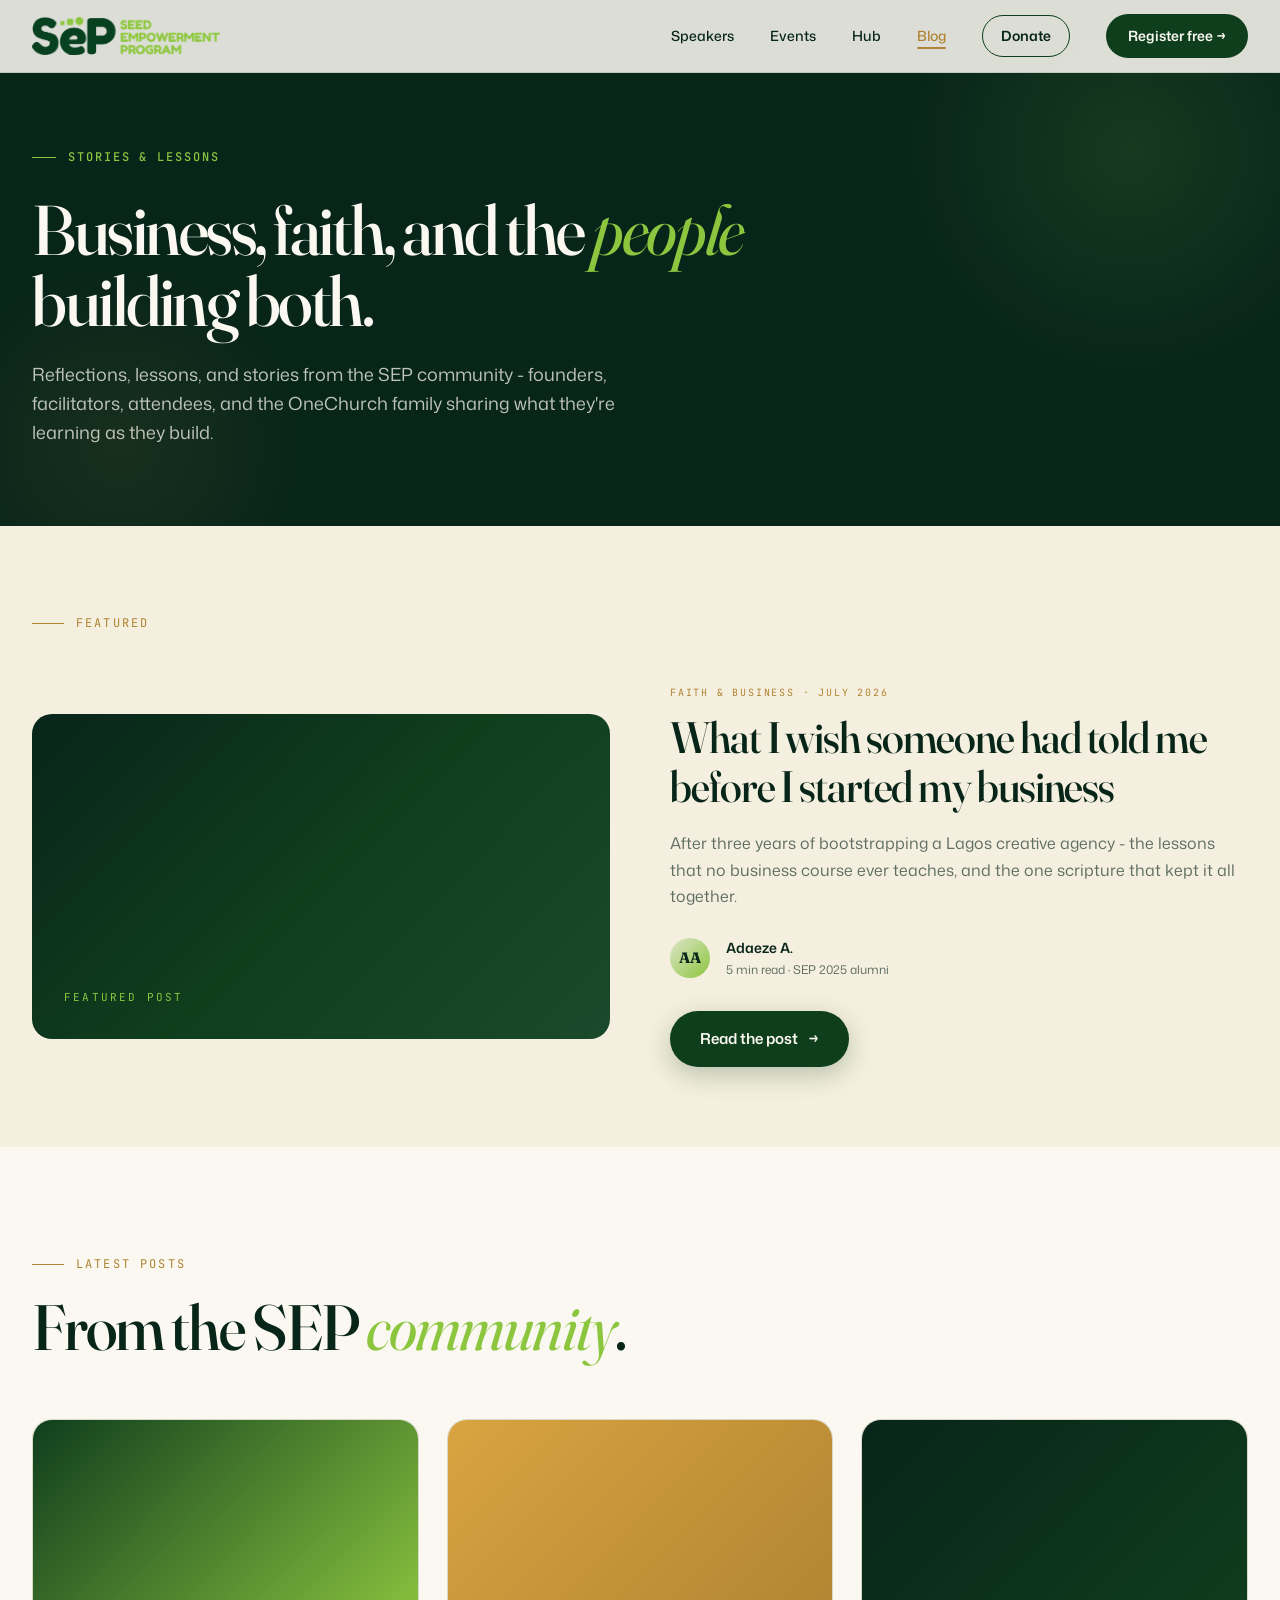
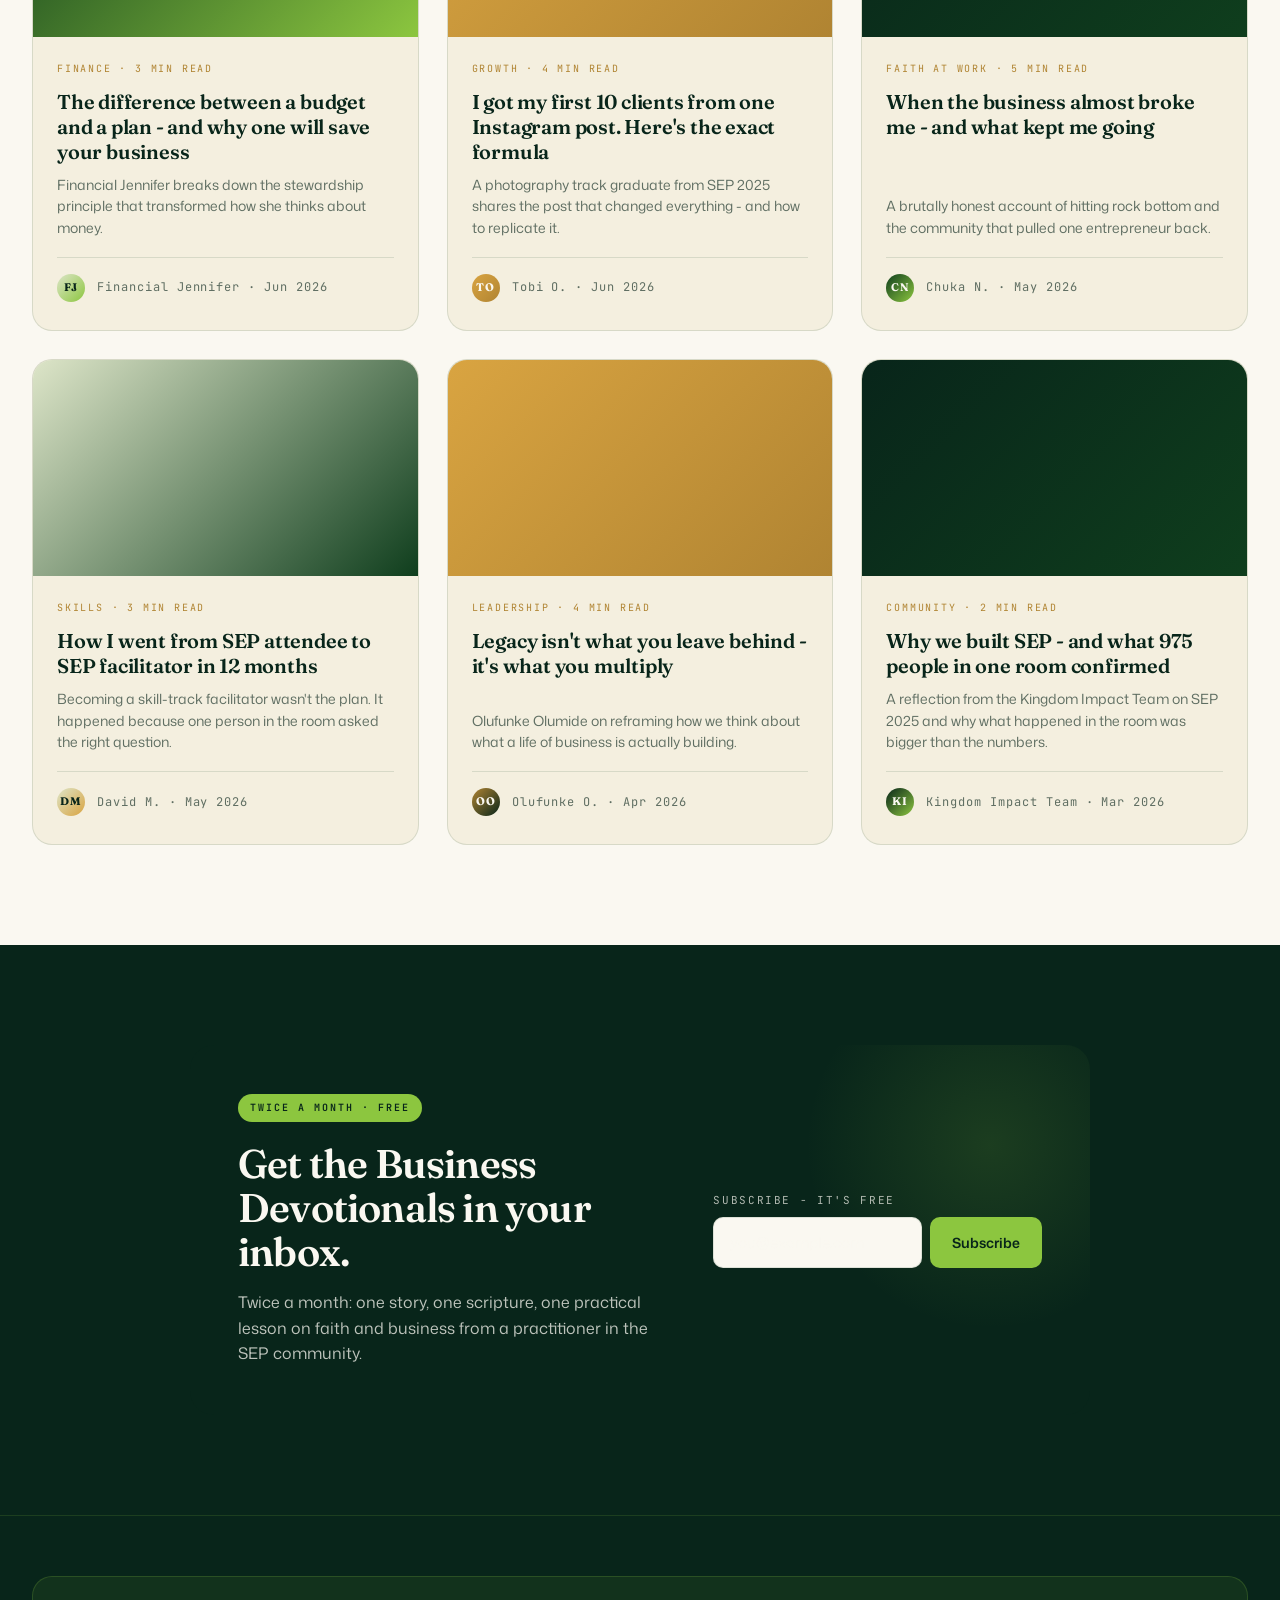
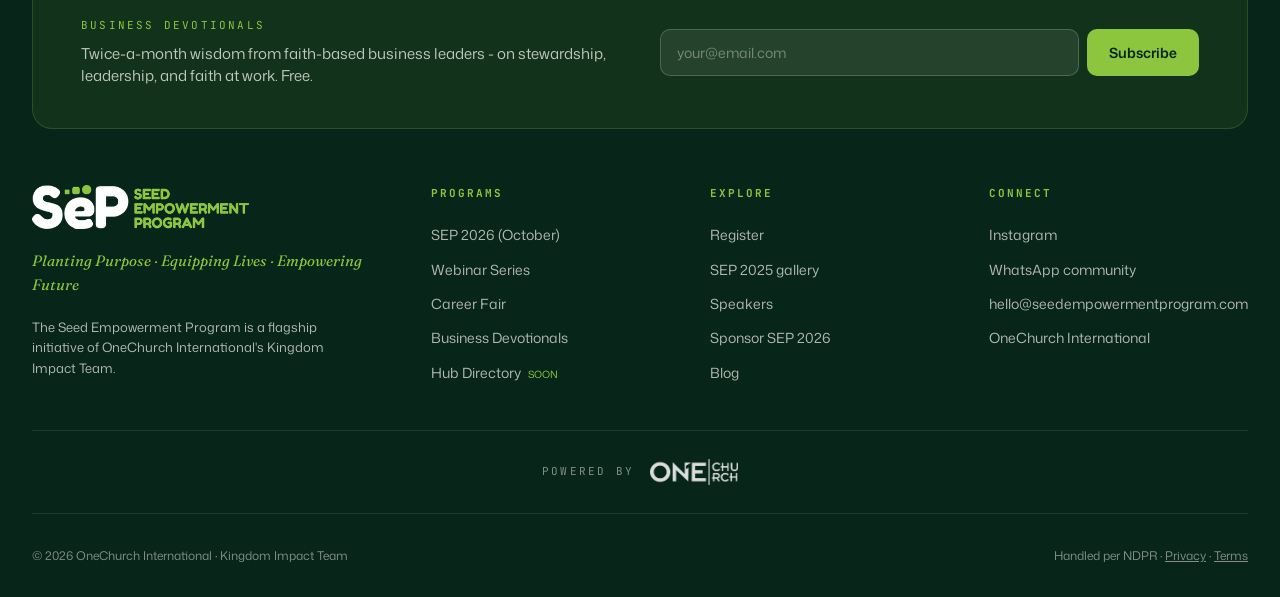
==== blog/index.html @ 96938fe4 "Content: update Business Devotionals frequency from monthly/weekly to twice a month Co-Authored-By: " ====
<!DOCTYPE html>
<html lang="en">
<head>
<meta charset="UTF-8">
<meta name="viewport" content="width=device-width, initial-scale=1.0">
<title>Blog - Stories, Lessons & Faith at Work | SEP 2026</title>
<meta name="description" content="Stories, lessons, and reflections on business, faith, and community from the SEP and OneChurch family. New posts every week.">
<meta name="author" content="OneChurch International · Kingdom Impact Team">
<meta name="robots" content="index, follow">
<meta name="theme-color" content="#0F3E1D">
<link rel="icon" type="image/svg+xml" href="data:image/svg+xml;utf8,<svg xmlns='http://www.w3.org/2000/svg' viewBox='0 0 100 100'><rect width='100' height='100' rx='22' fill='%230F3E1D'/><rect x='24' y='28' width='14' height='14' rx='3' fill='%238CC63F'/><rect x='43' y='26' width='18' height='18' rx='5' fill='%238CC63F'/><rect x='66' y='24' width='22' height='22' rx='11' fill='%238CC63F'/><path d='M66 50 L34 50 C20 50 20 66 50 66 C80 66 80 82 66 82 L34 82' stroke='%23FAF8F1' stroke-width='6' fill='none' stroke-linecap='round'/></svg>">
<link rel="preconnect" href="https://fonts.googleapis.com">
<link rel="preconnect" href="https://fonts.gstatic.com" crossorigin>
<link href="https://fonts.googleapis.com/css2?family=Fraunces:opsz,wght@9..144,400;9..144,500;9..144,600;9..144,700;9..144,900&family=Mona+Sans:wght@400;500;600;700&family=JetBrains+Mono:wght@400;500&display=swap" rel="stylesheet">
<link rel="stylesheet" href="../css/main.css">
</head>
<body>

<!-- ============ NAV ============ -->
<nav class="nav">
  <div class="container nav-inner">
    <a href="../index.html" class="brand">
      <img src="../assets/sep-logo.png" class="brand-logo" alt="SEP 2026">
    </a>
    <button class="nav-toggle" id="nav-toggle" aria-label="Open menu" aria-expanded="false">
      <svg class="icon-menu" width="22" height="22" viewBox="0 0 24 24" fill="none"><path d="M4 7h16M4 12h16M4 17h16" stroke="currentColor" stroke-width="2" stroke-linecap="round"/></svg>
      <svg class="icon-close" width="22" height="22" viewBox="0 0 24 24" fill="none"><path d="M6 6l12 12M18 6L6 18" stroke="currentColor" stroke-width="2" stroke-linecap="round"/></svg>
    </button>
    <div class="nav-links" id="nav-links">
      <a href="../speakers.html">Speakers</a>
      <a href="../events.html">Events</a>
      <a href="../hub.html">Hub</a>
      <a href="index.html" aria-current="page">Blog</a>
      <a href="../donate.html" class="nav-donate">Donate</a>
      <a href="../index.html#register" class="nav-cta">Register free →</a>
    </div>
  </div>
</nav>

<!-- ============ PAGE HERO ============ -->
<section class="page-hero">
  <div class="container">
    <div class="page-hero-inner">
      <div class="eyebrow">Stories &amp; lessons</div>
      <h1>Business, faith, and the <em>people</em> building both.</h1>
      <p class="lead">Reflections, lessons, and stories from the SEP community - founders, facilitators, attendees, and the OneChurch family sharing what they're learning as they build.</p>
    </div>
  </div>
</section>

<!-- ============ FEATURED POST ============ -->
<section style="padding: 80px 0; background: var(--paper-warm);">
  <div class="container">
    <div class="section-label">Featured</div>
    <div style="display: grid; grid-template-columns: 1fr 1fr; gap: 60px; align-items: center; margin-top: 32px;">
      <div style="aspect-ratio: 16/9; border-radius: 20px; background: linear-gradient(135deg, var(--forest-deep), var(--forest), #1a4a2b); overflow: hidden; position: relative;">
        <div style="position: absolute; inset: 0; display: flex; align-items: flex-end; padding: 32px;">
          <div style="font-family: var(--font-mono); font-size: 11px; letter-spacing: 0.2em; text-transform: uppercase; color: var(--lime);">Featured post</div>
        </div>
      </div>
      <div>
        <div class="blog-card-tag">Faith &amp; Business · July 2026</div>
        <h2 style="font-family: var(--font-display); font-size: clamp(28px,3.5vw,44px); font-weight: 500; color: var(--forest-deep); letter-spacing: -0.025em; line-height: 1.1; margin-bottom: 20px; font-variation-settings: 'opsz' 144;">What I wish someone had told me before I started my business</h2>
        <p style="font-size: 16px; color: var(--muted); line-height: 1.65; margin-bottom: 28px;">After three years of bootstrapping a Lagos creative agency - the lessons that no business course ever teaches, and the one scripture that kept it all together.</p>
        <div style="display: flex; align-items: center; gap: 16px; margin-bottom: 32px;">
          <div style="width: 40px; height: 40px; border-radius: 50%; background: linear-gradient(135deg, var(--sage), var(--lime)); display: flex; align-items: center; justify-content: center; font-family: var(--font-display); font-weight: 700; font-size: 15px; color: var(--forest-deep);">AA</div>
          <div>
            <div style="font-size: 14px; font-weight: 600; color: var(--forest-deep);">Adaeze A.</div>
            <div style="font-size: 12px; color: var(--muted);">5 min read · SEP 2025 alumni</div>
          </div>
        </div>
        <a href="#" class="btn btn-primary">Read the post <span class="arrow">→</span></a>
      </div>
    </div>
  </div>
</section>

<!-- ============ BLOG GRID ============ -->
<section style="padding: 100px 0; background: var(--paper);">
  <div class="container">
    <div class="section-label">Latest posts</div>
    <h2 class="section-title">From the SEP <em>community</em>.</h2>

    <div class="blog-grid">
      <article class="blog-card">
        <div class="blog-card-thumb"></div>
        <div class="blog-card-body">
          <div class="blog-card-tag">Finance · 3 min read</div>
          <div class="blog-card-title">The difference between a budget and a plan - and why one will save your business</div>
          <div class="blog-card-excerpt">Financial Jennifer breaks down the stewardship principle that transformed how she thinks about money.</div>
          <div class="blog-card-meta">
            <div class="blog-card-avatar">FJ</div>
            Financial Jennifer · Jun 2026
          </div>
        </div>
      </article>

      <article class="blog-card">
        <div class="blog-card-thumb amber"></div>
        <div class="blog-card-body">
          <div class="blog-card-tag">Growth · 4 min read</div>
          <div class="blog-card-title">I got my first 10 clients from one Instagram post. Here's the exact formula</div>
          <div class="blog-card-excerpt">A photography track graduate from SEP 2025 shares the post that changed everything - and how to replicate it.</div>
          <div class="blog-card-meta">
            <div class="blog-card-avatar" style="background: linear-gradient(135deg, var(--amber), var(--amber-deep)); color: var(--paper);">TO</div>
            Tobi O. · Jun 2026
          </div>
        </div>
      </article>

      <article class="blog-card">
        <div class="blog-card-thumb deep"></div>
        <div class="blog-card-body">
          <div class="blog-card-tag">Faith at Work · 5 min read</div>
          <div class="blog-card-title">When the business almost broke me - and what kept me going</div>
          <div class="blog-card-excerpt">A brutally honest account of hitting rock bottom and the community that pulled one entrepreneur back.</div>
          <div class="blog-card-meta">
            <div class="blog-card-avatar" style="background: linear-gradient(135deg, var(--forest), var(--lime)); color: var(--paper);">CN</div>
            Chuka N. · May 2026
          </div>
        </div>
      </article>

      <article class="blog-card">
        <div class="blog-card-thumb" style="background: linear-gradient(135deg, var(--sage), var(--forest));"></div>
        <div class="blog-card-body">
          <div class="blog-card-tag">Skills · 3 min read</div>
          <div class="blog-card-title">How I went from SEP attendee to SEP facilitator in 12 months</div>
          <div class="blog-card-excerpt">Becoming a skill-track facilitator wasn't the plan. It happened because one person in the room asked the right question.</div>
          <div class="blog-card-meta">
            <div class="blog-card-avatar" style="background: linear-gradient(135deg, var(--sage), var(--amber));">DM</div>
            David M. · May 2026
          </div>
        </div>
      </article>

      <article class="blog-card">
        <div class="blog-card-thumb amber"></div>
        <div class="blog-card-body">
          <div class="blog-card-tag">Leadership · 4 min read</div>
          <div class="blog-card-title">Legacy isn't what you leave behind - it's what you multiply</div>
          <div class="blog-card-excerpt">Olufunke Olumide on reframing how we think about what a life of business is actually building.</div>
          <div class="blog-card-meta">
            <div class="blog-card-avatar" style="background: linear-gradient(135deg, var(--amber-deep), var(--forest-deep)); color: var(--paper);">OO</div>
            Olufunke O. · Apr 2026
          </div>
        </div>
      </article>

      <article class="blog-card">
        <div class="blog-card-thumb deep"></div>
        <div class="blog-card-body">
          <div class="blog-card-tag">Community · 2 min read</div>
          <div class="blog-card-title">Why we built SEP - and what 975 people in one room confirmed</div>
          <div class="blog-card-excerpt">A reflection from the Kingdom Impact Team on SEP 2025 and why what happened in the room was bigger than the numbers.</div>
          <div class="blog-card-meta">
            <div class="blog-card-avatar" style="background: linear-gradient(135deg, var(--forest-deep), var(--lime)); color: var(--paper);">KI</div>
            Kingdom Impact Team · Mar 2026
          </div>
        </div>
      </article>
    </div>
  </div>
</section>

<!-- ============ NEWSLETTER CTA ============ -->
<section style="padding: 100px 0; background: var(--forest-deep);">
  <div class="container">
    <div class="hub-feature" style="max-width: 900px; margin: 0 auto;">
      <div class="hub-feature-content">
        <span class="hub-badge">Twice a Month · Free</span>
        <h3>Get the Business Devotionals in your inbox.</h3>
        <p>Twice a month: one story, one scripture, one practical lesson on faith and business from a practitioner in the SEP community.</p>
      </div>
      <form class="hub-feature-form" id="hub-form">
        <label class="form-label" style="color: rgba(250, 248, 241, 0.7);">Subscribe - it's free</label>
        <div class="hub-input-row">
          <input type="email" class="form-input hub-input" required placeholder="you@example.com">
          <button type="submit" class="hub-submit">Subscribe</button>
        </div>
        <div id="hub-success" class="hub-success">✓ You're subscribed. Next issue drops on the first Friday.</div>
      </form>
    </div>
  </div>
</section>

<!-- ============ FOOTER ============ -->
<footer class="footer">
  <div class="container">
    <div class="footer-newsletter">
      <div class="footer-newsletter-text">
        <div class="footer-newsletter-label">Business Devotionals</div>
        <div class="footer-newsletter-sub">Twice-a-month wisdom from faith-based business leaders - on stewardship, leadership, and faith at work. Free.</div>
      </div>
      <form class="footer-newsletter-form" id="devos-form">
        <input type="email" class="footer-newsletter-input" placeholder="your@email.com" required>
        <button type="submit" class="footer-newsletter-btn">Subscribe</button>
      </form>
    </div>
    <div class="footer-grid">
      <div>
        <img src="../assets/sep-logo-footer.png" alt="SEP" class="footer-logo">
        <div class="footer-tag">Planting Purpose · Equipping Lives · Empowering Future</div>
        <div class="footer-desc">The Seed Empowerment Program is a flagship initiative of OneChurch International's Kingdom Impact Team.</div>
      </div>
      <div class="footer-col">
        <h5>Programs</h5>
        <ul>
          <li><a href="../index.html#register">SEP 2026 (October)</a></li>
          <li><a href="../events.html">Webinar Series</a></li>
          <li><a href="../events.html">Career Fair</a></li>
          <li><a href="../events.html">Business Devotionals</a></li>
          <li><a href="../hub.html">Hub Directory <span style="color: var(--lime); font-size: 10px; margin-left: 4px;">SOON</span></a></li>
        </ul>
      </div>
      <div class="footer-col">
        <h5>Explore</h5>
        <ul>
          <li><a href="../index.html#register">Register</a></li>
          <li><a href="../index.html#gallery">SEP 2025 gallery</a></li>
          <li><a href="../speakers.html">Speakers</a></li>
          <li><a href="../donate.html">Sponsor SEP 2026</a></li>
          <li><a href="index.html">Blog</a></li>
        </ul>
      </div>
      <div class="footer-col">
        <h5>Connect</h5>
        <ul>
          <li><a href="https://www.instagram.com/sep_hub/" target="_blank" rel="noopener noreferrer">Instagram</a></li>
          <li><a href="https://chat.whatsapp.com/DVvRWMQHClVAJWjG0R13qC" target="_blank" rel="noopener noreferrer">WhatsApp community</a></li>
          <li><a href="mailto:hello@seedempowermentprogram.com">hello@seedempowermentprogram.com</a></li>
          <li><a href="https://www.onechurchng.org/" target="_blank" rel="noopener noreferrer">OneChurch International</a></li>
        </ul>
      </div>
    </div>
    <div class="powered-by">
      <span class="powered-by-label">Powered by</span>
      <a href="https://www.onechurchng.org/" target="_blank" rel="noopener noreferrer" class="powered-by-link" aria-label="OneChurch International">
        <img src="../assets/onechurch-logo.png" alt="OneChurch International" class="powered-by-logo">
      </a>
    </div>
    <div class="footer-bottom">
      <div>© 2026 OneChurch International · Kingdom Impact Team</div>
      <div>Handled per NDPR · <a href="#" style="color: inherit; text-decoration: underline;">Privacy</a> · <a href="#" style="color: inherit; text-decoration: underline;">Terms</a></div>
    </div>
  </div>
</footer>

<script src="../js/devotionals.js"></script>
<script src="../js/main.js"></script>
</body>
</html>
---- css/main.css ----
* { margin: 0; padding: 0; box-sizing: border-box; }
html { scroll-behavior: smooth; }

:root {
  --forest: #0F3E1D;
  --forest-deep: #08251A;
  --lime: #8CC63F;
  --lime-glow: #A8DB63;
  --paper: #FAF8F1;
  --paper-warm: #F4EFDF;
  --sage: #DDE5C8;
  --amber: #D9A441;
  --amber-deep: #B08432;
  --ink: #0A1410;
  --muted: #5F6E62;
  --line: rgba(15, 62, 29, 0.12);
  --font-display: 'Fraunces', Georgia, serif;
  --font-body: 'Mona Sans', -apple-system, BlinkMacSystemFont, sans-serif;
  --font-mono: 'JetBrains Mono', ui-monospace, monospace;
}

body {
  font-family: var(--font-body);
  color: var(--ink);
  background: var(--paper);
  line-height: 1.6;
  -webkit-font-smoothing: antialiased;
  overflow-x: hidden;
}

.container {
  max-width: 1280px;
  margin: 0 auto;
  padding: 0 32px;
}

@media (max-width: 640px) {
  .container { padding: 0 20px; }
}

a { color: inherit; text-decoration: none; }
img { max-width: 100%; display: block; }

/* ============ NAV ============ */
.nav {
  position: fixed;
  top: 0; left: 0; right: 0;
  background: rgba(250, 248, 241, 0.88);
  backdrop-filter: blur(24px);
  -webkit-backdrop-filter: blur(24px);
  z-index: 100;
  border-bottom: 1px solid var(--line);
  padding: 14px 0;
}
.nav-inner {
  display: flex;
  align-items: center;
  justify-content: space-between;
  gap: 40px;
}
.brand {
  display: flex;
  align-items: center;
}
.brand-logo {
  height: 38px;
  width: auto;
  display: block;
}
@media (max-width: 500px) {
  .brand-logo { height: 32px; }
}
.nav-links {
  display: flex;
  gap: 36px;
  align-items: center;
  font-size: 14px;
  font-weight: 500;
}
.nav-links a:not(.nav-cta) {
  color: var(--forest-deep);
  transition: color 0.2s;
  position: relative;
}
.nav-links a:not(.nav-cta):hover { color: var(--amber-deep); }
.nav-cta {
  background: var(--forest);
  color: var(--paper) !important;
  padding: 11px 22px;
  border-radius: 100px;
  font-weight: 600;
  transition: all 0.2s ease;
  display: inline-flex;
  align-items: center;
  gap: 8px;
}
.nav-cta:hover {
  background: var(--lime);
  color: var(--forest-deep) !important;
  transform: translateY(-1px);
}

.nav-toggle {
  display: none;
  background: transparent;
  border: none;
  padding: 8px;
  cursor: pointer;
  color: var(--forest-deep);
  align-items: center;
  justify-content: center;
  border-radius: 8px;
  transition: background 0.2s;
}
.nav-toggle:hover { background: rgba(15, 62, 29, 0.08); }
.nav-toggle .icon-close { display: none; }
.nav-toggle.open .icon-menu { display: none; }
.nav-toggle.open .icon-close { display: inline; }

@media (max-width: 860px) {
  .nav-inner { position: relative; }
  .nav-toggle { display: inline-flex; order: 3; margin-left: 8px; }
  .nav-links {
    position: absolute;
    top: calc(100% + 14px);
    left: 0;
    right: 0;
    background: var(--paper);
    border-top: 1px solid var(--line);
    border-bottom: 1px solid var(--line);
    flex-direction: column;
    gap: 0;
    padding: 0;
    max-height: 0;
    overflow: hidden;
    transition: max-height 0.3s ease;
    box-shadow: 0 24px 40px -20px rgba(15, 62, 29, 0.15);
  }
  .nav-links.open {
    max-height: 420px;
  }
  .nav-links a:not(.nav-cta) {
    display: block;
    padding: 16px 32px;
    border-bottom: 1px solid var(--line);
    font-size: 16px;
  }
  .nav-links a.nav-cta {
    margin: 16px 32px 20px;
    text-align: center;
    justify-content: center;
    padding: 14px 24px;
  }
}
@media (max-width: 500px) {
  .nav-links a:not(.nav-cta) { padding: 14px 24px; }
  .nav-links a.nav-cta { margin: 12px 24px 16px; }
}

/* ============ HERO ============ */
.hero {
  position: relative;
  padding: 160px 0 100px;
  overflow: hidden;
  background: var(--paper);
}
.hero-bg-frond {
  position: absolute;
  right: -180px;
  top: 40px;
  width: 720px;
  opacity: 0.09;
  transform: rotate(-12deg);
  pointer-events: none;
  z-index: 0;
}
.hero-bg-frond svg { width: 100%; height: auto; }

.hero-inner {
  position: relative;
  z-index: 2;
  display: grid;
  grid-template-columns: 1.15fr 1fr;
  gap: 60px;
  align-items: center;
}
@media (max-width: 960px) {
  .hero-inner { grid-template-columns: 1fr; gap: 40px; }
  .hero { padding: 130px 0 60px; }
}

.eyebrow {
  font-family: var(--font-mono);
  font-size: 12px;
  font-weight: 500;
  letter-spacing: 0.16em;
  text-transform: uppercase;
  color: var(--amber-deep);
  margin-bottom: 28px;
  display: inline-flex;
  align-items: center;
  gap: 12px;
}
.eyebrow::before {
  content: "";
  width: 24px;
  height: 1px;
  background: var(--amber-deep);
}

.hero h1 {
  font-family: var(--font-display);
  font-weight: 500;
  font-size: clamp(42px, 6.4vw, 84px);
  line-height: 0.96;
  letter-spacing: -0.035em;
  color: var(--forest-deep);
  margin-bottom: 28px;
  font-variation-settings: "opsz" 144;
}
.hero h1 .accent {
  font-style: italic;
  font-weight: 400;
  color: var(--lime);
  display: inline-block;
  position: relative;
}
.hero h1 .accent::after {
  content: "";
  position: absolute;
  bottom: 0.08em;
  left: 0;
  right: 0;
  height: 12px;
  background: var(--amber);
  opacity: 0.35;
  z-index: -1;
  border-radius: 2px;
}

.hero p.lead {
  font-size: 19px;
  line-height: 1.55;
  color: var(--muted);
  max-width: 540px;
  margin-bottom: 40px;
}

.hero-ctas {
  display: flex;
  gap: 14px;
  flex-wrap: wrap;
  align-items: center;
}
.btn {
  display: inline-flex;
  align-items: center;
  gap: 10px;
  padding: 16px 30px;
  border-radius: 100px;
  font-weight: 600;
  font-size: 15px;
  cursor: pointer;
  border: none;
  transition: all 0.25s ease;
  font-family: inherit;
}
.btn-primary {
  background: var(--forest);
  color: var(--paper);
  box-shadow: 0 8px 24px rgba(15, 62, 29, 0.25);
}
.btn-primary:hover {
  background: var(--forest-deep);
  transform: translateY(-2px);
  box-shadow: 0 12px 32px rgba(15, 62, 29, 0.32);
}
.btn-primary .arrow { transition: transform 0.2s; }
.btn-primary:hover .arrow { transform: translateX(4px); }
.btn-ghost {
  background: transparent;
  color: var(--forest-deep);
  border: 1.5px solid var(--forest);
  padding-left: 28px;
  padding-right: 28px;
}
.btn-ghost:hover {
  background: var(--forest);
  color: var(--paper);
}

.hero-trust {
  margin-top: 44px;
  display: flex;
  align-items: center;
  gap: 16px;
  font-size: 13px;
  color: var(--muted);
}
.hero-trust-dots {
  display: flex;
}
.trust-dot {
  width: 32px;
  height: 32px;
  border-radius: 50%;
  border: 2px solid var(--paper);
  background: linear-gradient(135deg, var(--sage), var(--lime));
  margin-left: -8px;
  font-size: 11px;
  color: var(--forest-deep);
  display: flex;
  align-items: center;
  justify-content: center;
  font-weight: 700;
}
.trust-dot:first-child { margin-left: 0; }
.trust-dot:nth-child(2) { background: linear-gradient(135deg, var(--amber), var(--amber-deep)); color: white; }
.trust-dot:nth-child(3) { background: linear-gradient(135deg, #7B9E5D, var(--forest)); color: white; }
.trust-dot:nth-child(4) { background: linear-gradient(135deg, var(--paper-warm), var(--amber)); }

/* Date card — signature element */
.date-card {
  background: var(--forest-deep);
  color: var(--paper);
  padding: 40px;
  border-radius: 24px;
  position: relative;
  overflow: hidden;
  box-shadow: 0 30px 80px -20px rgba(15, 62, 29, 0.4);
  border: 1px solid rgba(140, 198, 63, 0.15);
}
.date-card::before {
  content: "";
  position: absolute;
  top: -50%;
  right: -30%;
  width: 500px;
  height: 500px;
  background: radial-gradient(circle, rgba(140, 198, 63, 0.15), transparent 60%);
  pointer-events: none;
}
.date-card-label {
  font-family: var(--font-mono);
  font-size: 11px;
  letter-spacing: 0.2em;
  text-transform: uppercase;
  color: var(--lime);
  margin-bottom: 24px;
  display: flex;
  align-items: center;
  gap: 10px;
}
.date-card-label::before {
  content: "";
  width: 8px;
  height: 8px;
  background: var(--lime);
  border-radius: 50%;
  animation: pulse 2s infinite;
}
@keyframes pulse {
  0%, 100% { opacity: 1; box-shadow: 0 0 0 0 rgba(140, 198, 63, 0.6); }
  50% { opacity: 0.8; box-shadow: 0 0 0 8px rgba(140, 198, 63, 0); }
}
.date-numerals {
  font-family: var(--font-display);
  font-weight: 900;
  font-size: clamp(72px, 10vw, 128px);
  line-height: 0.85;
  letter-spacing: -0.05em;
  color: var(--paper);
  margin-bottom: 8px;
  font-variation-settings: "opsz" 144;
  display: flex;
  align-items: baseline;
  gap: 0.06em;
}
.date-numerals .dot {
  color: var(--lime);
  font-size: 0.6em;
  line-height: 0.85;
}
.date-month {
  font-family: var(--font-display);
  font-size: 24px;
  font-weight: 400;
  font-style: italic;
  color: var(--lime);
  margin-bottom: 32px;
  letter-spacing: 0.02em;
}
.date-meta {
  padding-top: 28px;
  border-top: 1px solid rgba(250, 248, 241, 0.15);
  display: grid;
  grid-template-columns: 1fr 1fr;
  gap: 20px;
  font-size: 14px;
}
.date-meta-item .label {
  font-family: var(--font-mono);
  font-size: 10px;
  letter-spacing: 0.15em;
  text-transform: uppercase;
  color: rgba(250, 248, 241, 0.5);
  margin-bottom: 6px;
  display: block;
}
.date-meta-item .value {
  color: var(--paper);
  font-weight: 500;
}

/* ============ MARQUEE ============ */
.marquee {
  padding: 32px 0;
  background: var(--forest-deep);
  color: var(--paper);
  overflow: hidden;
  border-top: 1px solid var(--line);
  border-bottom: 1px solid var(--line);
}
.marquee-track {
  display: flex;
  gap: 60px;
  white-space: nowrap;
  animation: marquee 40s linear infinite;
  font-family: var(--font-display);
  font-weight: 500;
  font-style: italic;
  font-size: 22px;
  letter-spacing: -0.01em;
}
.marquee-track span {
  display: flex;
  align-items: center;
  gap: 60px;
}
.marquee-track span::after {
  content: "✦";
  color: var(--lime);
  font-style: normal;
}
@keyframes marquee {
  from { transform: translateX(0); }
  to { transform: translateX(-50%); }
}

/* ============ GROWTH — the "975 became a movement" story ============ */
.growth {
  padding: 120px 0;
  background: var(--paper-warm);
  position: relative;
  overflow: hidden;
}
.growth-inner {
  position: relative;
  z-index: 2;
}
.section-label {
  font-family: var(--font-mono);
  font-size: 12px;
  letter-spacing: 0.18em;
  text-transform: uppercase;
  color: var(--amber-deep);
  margin-bottom: 20px;
  display: inline-flex;
  align-items: center;
  gap: 12px;
}
.section-label::before {
  content: "";
  width: 32px;
  height: 1px;
  background: var(--amber-deep);
}

.section-title {
  font-family: var(--font-display);
  font-weight: 500;
  font-size: clamp(36px, 5vw, 64px);
  line-height: 1.02;
  letter-spacing: -0.03em;
  color: var(--forest-deep);
  max-width: 780px;
  margin-bottom: 24px;
  font-variation-settings: "opsz" 144;
}
.section-title em {
  font-style: italic;
  font-weight: 400;
  color: var(--lime);
}
.section-sub {
  font-size: 18px;
  color: var(--muted);
  max-width: 620px;
  line-height: 1.6;
  margin-bottom: 60px;
}

.growth-numbers {
  display: grid;
  grid-template-columns: 1fr auto 1fr;
  gap: 40px;
  align-items: center;
  margin-top: 40px;
}
@media (max-width: 800px) {
  .growth-numbers { grid-template-columns: 1fr; gap: 20px; }
  .growth-arrow { display: none; }
}
.growth-year {
  padding: 40px;
  border-radius: 20px;
  background: var(--paper);
  border: 1px solid var(--line);
  position: relative;
}
.growth-year.future {
  background: var(--forest-deep);
  color: var(--paper);
  transform: scale(1.05);
  box-shadow: 0 30px 60px -20px rgba(15, 62, 29, 0.4);
}
.growth-year-label {
  font-family: var(--font-mono);
  font-size: 11px;
  letter-spacing: 0.2em;
  text-transform: uppercase;
  color: var(--muted);
  margin-bottom: 16px;
}
.growth-year.future .growth-year-label { color: var(--lime); }
.growth-number {
  font-family: var(--font-display);
  font-weight: 700;
  font-size: 96px;
  line-height: 0.9;
  letter-spacing: -0.04em;
  color: var(--forest-deep);
  margin-bottom: 8px;
  font-variation-settings: "opsz" 144;
}
.growth-year.future .growth-number { color: var(--paper); }
.growth-year.future .growth-number sup { color: var(--lime); font-size: 0.5em; vertical-align: super; }
.growth-caption {
  font-size: 15px;
  color: var(--muted);
  line-height: 1.5;
}
.growth-year.future .growth-caption { color: rgba(250, 248, 241, 0.75); }
.growth-arrow {
  color: var(--amber);
  font-size: 48px;
  text-align: center;
  font-family: var(--font-display);
  font-weight: 300;
}

.growth-stats {
  display: grid;
  grid-template-columns: repeat(4, 1fr);
  gap: 32px;
  margin-top: 80px;
  padding-top: 60px;
  border-top: 1px solid var(--line);
}
@media (max-width: 800px) {
  .growth-stats { grid-template-columns: repeat(2, 1fr); gap: 32px 20px; }
}
.stat-item .stat-num {
  font-family: var(--font-display);
  font-weight: 700;
  font-size: 48px;
  line-height: 1;
  color: var(--forest-deep);
  letter-spacing: -0.03em;
  margin-bottom: 8px;
  font-variation-settings: "opsz" 144;
}
.stat-item .stat-label {
  font-size: 14px;
  color: var(--muted);
  line-height: 1.4;
}

/* ============ ABOUT ============ */
.about {
  padding: 120px 0;
  background: var(--paper);
}
.about-grid {
  display: grid;
  grid-template-columns: 1fr 1fr;
  gap: 100px;
  align-items: start;
}
@media (max-width: 900px) {
  .about-grid { grid-template-columns: 1fr; gap: 60px; }
}
.about-list {
  display: flex;
  flex-direction: column;
  gap: 32px;
}
.about-item {
  display: flex;
  gap: 24px;
  padding-bottom: 32px;
  border-bottom: 1px solid var(--line);
}
.about-item:last-child { border-bottom: none; padding-bottom: 0; }
.about-item-num {
  font-family: var(--font-mono);
  font-size: 13px;
  font-weight: 500;
  color: var(--amber-deep);
  padding-top: 6px;
  min-width: 32px;
}
.about-item h3 {
  font-family: var(--font-display);
  font-size: 24px;
  font-weight: 600;
  color: var(--forest-deep);
  margin-bottom: 10px;
  letter-spacing: -0.01em;
}
.about-item p {
  color: var(--muted);
  font-size: 15px;
  line-height: 1.6;
}

/* ============ PROGRAMS ============ */
.programs {
  padding: 120px 0;
  background: var(--paper);
  border-top: 1px solid var(--line);
}
.programs-grid {
  display: grid;
  grid-template-columns: repeat(3, 1fr);
  gap: 20px;
  margin-top: 60px;
  margin-bottom: 24px;
}
@media (max-width: 900px) { .programs-grid { grid-template-columns: 1fr; } }

.program-card {
  padding: 32px 28px;
  border-radius: 20px;
  background: var(--paper-warm);
  border: 1px solid var(--line);
  transition: all 0.3s ease;
  display: flex;
  flex-direction: column;
  min-height: 240px;
}
.program-card:hover {
  transform: translateY(-4px);
  box-shadow: 0 24px 48px -20px rgba(15, 62, 29, 0.18);
  border-color: rgba(140, 198, 63, 0.5);
}
.program-card-tag {
  font-family: var(--font-mono);
  font-size: 11px;
  letter-spacing: 0.15em;
  text-transform: uppercase;
  color: var(--amber-deep);
  margin-bottom: 18px;
}
.program-card h4 {
  font-family: var(--font-display);
  font-size: 26px;
  font-weight: 600;
  color: var(--forest-deep);
  margin-bottom: 12px;
  letter-spacing: -0.015em;
  line-height: 1.15;
}
.program-card p {
  font-size: 14px;
  color: var(--muted);
  line-height: 1.55;
  margin-bottom: 20px;
  flex-grow: 1;
}
.program-card-cta {
  font-size: 13px;
  font-weight: 600;
  color: var(--forest);
  padding-top: 16px;
  border-top: 1px solid var(--line);
  transition: color 0.2s;
}
.program-card:hover .program-card-cta { color: var(--amber-deep); }

/* Hub Directory feature block */
.hub-feature {
  margin-top: 20px;
  background: var(--forest-deep);
  color: var(--paper);
  border-radius: 24px;
  padding: 48px;
  display: grid;
  grid-template-columns: 1.3fr 1fr;
  gap: 48px;
  align-items: center;
  position: relative;
  overflow: hidden;
}
.hub-feature::before {
  content: "";
  position: absolute;
  top: -100px;
  right: -100px;
  width: 400px;
  height: 400px;
  background: radial-gradient(circle, rgba(140, 198, 63, 0.15), transparent 65%);
  pointer-events: none;
}
@media (max-width: 800px) {
  .hub-feature { grid-template-columns: 1fr; padding: 36px 28px; gap: 32px; }
}
.hub-feature-content { position: relative; z-index: 2; }
.hub-badge {
  display: inline-block;
  font-family: var(--font-mono);
  font-size: 10px;
  letter-spacing: 0.2em;
  text-transform: uppercase;
  color: var(--forest-deep);
  background: var(--lime);
  padding: 6px 12px;
  border-radius: 100px;
  margin-bottom: 20px;
  font-weight: 600;
}
.hub-feature h3 {
  font-family: var(--font-display);
  font-size: clamp(30px, 3.6vw, 40px);
  font-weight: 600;
  color: var(--paper);
  margin-bottom: 16px;
  letter-spacing: -0.02em;
  line-height: 1.1;
}
.hub-feature p {
  color: rgba(250, 248, 241, 0.75);
  font-size: 16px;
  line-height: 1.6;
  max-width: 480px;
}
.hub-feature-form { position: relative; z-index: 2; }
.hub-input-row {
  display: flex;
  gap: 8px;
  margin-top: 8px;
}
.hub-input {
  flex-grow: 1;
  background: rgba(250, 248, 241, 0.08);
  border: 1.5px solid rgba(250, 248, 241, 0.2);
  color: var(--paper);
}
.hub-input:focus {
  border-color: var(--lime);
  background: rgba(250, 248, 241, 0.12);
  box-shadow: 0 0 0 4px rgba(140, 198, 63, 0.15);
}
.hub-input::placeholder { color: rgba(250, 248, 241, 0.4); }
.hub-submit {
  padding: 14px 22px;
  background: var(--lime);
  color: var(--forest-deep);
  border: none;
  border-radius: 10px;
  font-family: inherit;
  font-size: 14px;
  font-weight: 600;
  cursor: pointer;
  transition: all 0.2s;
  white-space: nowrap;
}
.hub-submit:hover { background: var(--lime-glow); transform: translateY(-1px); }
.hub-success {
  color: var(--lime);
  font-size: 13px;
  margin-top: 12px;
  display: none;
}
.hub-success.show { display: block; }
@media (max-width: 500px) {
  .hub-input-row { flex-direction: column; }
  .hub-submit { width: 100%; }
}

/* ============ SKILLS ============ */
.skills {
  padding: 120px 0;
  background: var(--forest-deep);
  color: var(--paper);
  position: relative;
  overflow: hidden;
}
.skills::before {
  content: "";
  position: absolute;
  top: -100px;
  right: -100px;
  width: 500px;
  height: 500px;
  background: radial-gradient(circle, rgba(140, 198, 63, 0.12), transparent 65%);
  pointer-events: none;
}
.skills .section-label { color: var(--lime); }
.skills .section-label::before { background: var(--lime); }
.skills .section-title { color: var(--paper); }
.skills .section-title em { color: var(--lime); }
.skills .section-sub { color: rgba(250, 248, 241, 0.7); }

.skills-grid {
  display: grid;
  grid-template-columns: repeat(4, 1fr);
  gap: 20px;
  margin-top: 60px;
}
@media (max-width: 900px) { .skills-grid { grid-template-columns: repeat(2, 1fr); } }
@media (max-width: 500px) { .skills-grid { grid-template-columns: 1fr; } }

.skill-card {
  padding: 28px 24px;
  border-radius: 16px;
  background: rgba(250, 248, 241, 0.05);
  border: 1px solid rgba(250, 248, 241, 0.08);
  transition: all 0.3s ease;
  cursor: pointer;
  position: relative;
  overflow: hidden;
  display: block;
  text-decoration: none;
}
.skill-card:hover {
  background: rgba(140, 198, 63, 0.1);
  border-color: rgba(140, 198, 63, 0.3);
  transform: translateY(-4px);
}
.skill-card-num {
  font-family: var(--font-mono);
  font-size: 11px;
  color: var(--lime);
  letter-spacing: 0.15em;
  margin-bottom: 16px;
}
.skill-card h4 {
  font-family: var(--font-display);
  font-size: 20px;
  font-weight: 500;
  color: var(--paper);
  margin-bottom: 6px;
  line-height: 1.25;
  letter-spacing: -0.01em;
}
.skill-card p {
  font-size: 13px;
  color: rgba(250, 248, 241, 0.55);
  line-height: 1.5;
}
.skill-card.new::after {
  content: "NEW";
  position: absolute;
  top: 16px;
  right: 16px;
  font-family: var(--font-mono);
  font-size: 9px;
  letter-spacing: 0.15em;
  color: var(--amber);
  padding: 3px 8px;
  border: 1px solid rgba(217, 164, 65, 0.4);
  border-radius: 4px;
}

/* ============ SPEAKERS ============ */
.speakers {
  padding: 120px 0;
  background: var(--paper);
}
.speakers-grid {
  display: grid;
  grid-template-columns: repeat(3, 1fr);
  gap: 32px;
  margin-top: 60px;
}
@media (max-width: 900px) { .speakers-grid { grid-template-columns: repeat(2, 1fr); } }
@media (max-width: 600px) { .speakers-grid { grid-template-columns: 1fr; } }

.speaker-card {
  border-radius: 20px;
  overflow: hidden;
  background: var(--paper-warm);
  border: 1px solid var(--line);
  transition: transform 0.3s ease, box-shadow 0.3s ease;
}
.speaker-card:hover {
  transform: translateY(-6px);
  box-shadow: 0 24px 48px -20px rgba(15, 62, 29, 0.2);
}
.speaker-avatar {
  aspect-ratio: 1;
  background: linear-gradient(135deg, var(--sage), var(--lime));
  position: relative;
  overflow: hidden;
  display: flex;
  align-items: center;
  justify-content: center;
}
.speaker-avatar-initials {
  font-family: var(--font-display);
  font-weight: 700;
  font-size: 72px;
  color: var(--forest-deep);
  letter-spacing: -0.04em;
  opacity: 0.85;
}
.speaker-card:nth-child(2) .speaker-avatar { background: linear-gradient(135deg, var(--amber), var(--amber-deep)); }
.speaker-card:nth-child(2) .speaker-avatar-initials { color: var(--forest-deep); }
.speaker-card:nth-child(3) .speaker-avatar { background: linear-gradient(135deg, var(--forest), var(--lime)); }
.speaker-card:nth-child(3) .speaker-avatar-initials { color: var(--paper); }
.speaker-card:nth-child(4) .speaker-avatar { background: linear-gradient(135deg, var(--paper-warm), var(--amber)); }
.speaker-card:nth-child(5) .speaker-avatar { background: linear-gradient(135deg, var(--sage), var(--forest)); }
.speaker-card:nth-child(5) .speaker-avatar-initials { color: var(--paper); }
.speaker-card:nth-child(6) .speaker-avatar { background: linear-gradient(135deg, var(--amber-deep), var(--forest-deep)); }
.speaker-card:nth-child(6) .speaker-avatar-initials { color: var(--paper); }

.speaker-body { padding: 24px 24px 28px; }
.speaker-tag {
  font-family: var(--font-mono);
  font-size: 10px;
  letter-spacing: 0.18em;
  text-transform: uppercase;
  color: var(--amber-deep);
  margin-bottom: 10px;
}
.speaker-name {
  font-family: var(--font-display);
  font-size: 22px;
  font-weight: 600;
  color: var(--forest-deep);
  margin-bottom: 4px;
  letter-spacing: -0.015em;
}
.speaker-role {
  font-size: 13px;
  color: var(--muted);
  margin-bottom: 14px;
}
.speaker-topic {
  font-size: 14px;
  color: var(--forest-deep);
  font-weight: 500;
  padding-top: 14px;
  border-top: 1px solid var(--line);
  line-height: 1.4;
}
.speaker-topic em {
  font-family: var(--font-display);
  font-style: italic;
  font-weight: 400;
  color: var(--muted);
  display: block;
  font-size: 11px;
  letter-spacing: 0.1em;
  text-transform: uppercase;
  margin-bottom: 4px;
}

.speakers-more {
  text-align: center;
  margin-top: 60px;
  font-family: var(--font-display);
  font-style: italic;
  color: var(--muted);
  font-size: 18px;
}
.speakers-more strong {
  color: var(--forest-deep);
  font-style: normal;
  font-weight: 600;
}

/* ============ SCHEDULE ============ */
.schedule {
  padding: 120px 0;
  background: var(--paper-warm);
}
.schedule-days {
  display: grid;
  grid-template-columns: repeat(3, 1fr);
  gap: 20px;
  margin-top: 60px;
}
@media (max-width: 800px) { .schedule-days { grid-template-columns: 1fr; } }

.day-card {
  background: var(--paper);
  border-radius: 20px;
  padding: 36px 32px;
  border: 1px solid var(--line);
  position: relative;
}
.day-card-marker {
  position: absolute;
  top: 0;
  left: 32px;
  width: 60px;
  height: 6px;
  background: var(--lime);
  border-radius: 0 0 4px 4px;
}
.day-card:nth-child(2) .day-card-marker { background: var(--amber); }
.day-card:nth-child(3) .day-card-marker { background: var(--forest); }

.day-num {
  font-family: var(--font-mono);
  font-size: 12px;
  color: var(--muted);
  letter-spacing: 0.2em;
  margin-bottom: 12px;
  margin-top: 20px;
}
.day-date {
  font-family: var(--font-display);
  font-weight: 700;
  font-size: 52px;
  line-height: 1;
  color: var(--forest-deep);
  letter-spacing: -0.03em;
  margin-bottom: 6px;
  font-variation-settings: "opsz" 144;
}
.day-month {
  font-size: 14px;
  color: var(--muted);
  margin-bottom: 24px;
}
.day-title {
  font-family: var(--font-display);
  font-size: 24px;
  font-weight: 600;
  color: var(--forest-deep);
  margin-bottom: 18px;
  letter-spacing: -0.01em;
  line-height: 1.2;
}
.day-list {
  list-style: none;
  padding: 0;
  margin: 0;
}
.day-list li {
  display: flex;
  gap: 12px;
  padding: 12px 0;
  border-bottom: 1px solid var(--line);
  font-size: 14px;
  color: var(--forest-deep);
  line-height: 1.4;
}
.day-list li:last-child { border-bottom: none; }
.day-list li::before {
  content: "";
  min-width: 6px;
  height: 6px;
  background: var(--lime);
  border-radius: 50%;
  margin-top: 8px;
}

/* ============ TESTIMONIALS ============ */
.testimonials {
  padding: 120px 0;
  background: var(--paper);
}
.testimonial-track {
  display: grid;
  grid-template-columns: repeat(3, 1fr);
  gap: 24px;
  margin-top: 60px;
}
@media (max-width: 900px) { .testimonial-track { grid-template-columns: 1fr; } }

.testi-card {
  padding: 36px 32px;
  border-radius: 20px;
  background: var(--paper-warm);
  border: 1px solid var(--line);
  display: flex;
  flex-direction: column;
}
.testi-quote-mark {
  font-family: var(--font-display);
  font-weight: 900;
  font-size: 64px;
  line-height: 0.5;
  color: var(--lime);
  margin-bottom: 20px;
}
.testi-body {
  font-family: var(--font-display);
  font-size: 20px;
  line-height: 1.4;
  color: var(--forest-deep);
  font-weight: 400;
  letter-spacing: -0.005em;
  flex-grow: 1;
  margin-bottom: 24px;
}
.testi-attr {
  display: flex;
  align-items: center;
  gap: 12px;
  padding-top: 20px;
  border-top: 1px solid var(--line);
}
.testi-avatar {
  width: 40px;
  height: 40px;
  border-radius: 50%;
  background: linear-gradient(135deg, var(--sage), var(--lime));
  display: flex;
  align-items: center;
  justify-content: center;
  font-family: var(--font-display);
  font-weight: 700;
  font-size: 15px;
  color: var(--forest-deep);
}
.testi-card:nth-child(2) .testi-avatar { background: linear-gradient(135deg, var(--amber), var(--amber-deep)); color: var(--paper); }
.testi-card:nth-child(3) .testi-avatar { background: linear-gradient(135deg, var(--forest), var(--lime)); color: var(--paper); }
.testi-attr-info .name {
  font-size: 14px;
  font-weight: 600;
  color: var(--forest-deep);
}
.testi-attr-info .role {
  font-size: 12px;
  color: var(--muted);
}

/* ============ GALLERY ============ */
.gallery {
  padding: 120px 0;
  background: var(--paper-warm);
}
.gallery-grid {
  display: grid;
  grid-template-columns: repeat(4, 1fr);
  gap: 14px;
  margin-top: 56px;
}
@media (max-width: 900px) { .gallery-grid { grid-template-columns: repeat(2, 1fr); gap: 12px; } }
@media (max-width: 500px) { .gallery-grid { grid-template-columns: 1fr; } }

.gallery-item {
  position: relative;
  aspect-ratio: 4/3;
  border-radius: 14px;
  overflow: hidden;
  cursor: pointer;
  background: var(--sage);
  transition: transform 0.3s ease, box-shadow 0.3s ease;
}
.gallery-item:hover {
  transform: translateY(-3px);
  box-shadow: 0 20px 40px -18px rgba(15, 62, 29, 0.3);
}
.gallery-item img {
  width: 100%;
  height: 100%;
  object-fit: cover;
  display: block;
  transition: transform 0.5s ease;
}
.gallery-item:hover img { transform: scale(1.04); }
.gallery-label {
  position: absolute;
  bottom: 0;
  left: 0;
  right: 0;
  padding: 28px 12px 12px;
  background: linear-gradient(transparent, rgba(8, 37, 26, 0.78));
  color: #fff;
  font-family: var(--font-mono);
  font-size: 11px;
  letter-spacing: 0.07em;
  text-transform: uppercase;
  pointer-events: none;
}

/* Placeholder blocks — only shown when no real <img> present.
   Replace .gallery-ph divs with <img loading="lazy" src="..." alt="..."> when real photos are added. */
.gallery-ph {
  width: 100%;
  height: 100%;
  display: flex;
  align-items: flex-end;
  padding: 20px;
  color: var(--paper);
  font-family: var(--font-mono);
  font-size: 11px;
  letter-spacing: 0.15em;
  text-transform: uppercase;
  position: relative;
  overflow: hidden;
}
.gallery-ph::before {
  content: "";
  position: absolute;
  inset: 0;
  background: rgba(0, 0, 0, 0.15);
}
.gallery-ph span { position: relative; z-index: 2; }
.gallery-ph-1 { background: linear-gradient(135deg, #0F3E1D, #8CC63F); }
.gallery-ph-2 { background: linear-gradient(135deg, #D9A441, #B08432); }
.gallery-ph-3 { background: linear-gradient(135deg, #08251A, #0F3E1D); }
.gallery-ph-4 { background: linear-gradient(135deg, #8CC63F, #D9A441); color: var(--forest-deep); }
.gallery-ph-5 { background: linear-gradient(135deg, #0F3E1D, #08251A); }
.gallery-ph-6 { background: linear-gradient(135deg, #DDE5C8, #8CC63F); color: var(--forest-deep); }
.gallery-ph-7 { background: linear-gradient(135deg, #B08432, #08251A); }
.gallery-ph-8 { background: linear-gradient(135deg, #0F3E1D, #D9A441); }

/* Videos */
.gallery-video-heading {
  font-family: var(--font-display);
  font-size: 26px;
  font-weight: 600;
  color: var(--forest-deep);
  margin-top: 80px;
  margin-bottom: 24px;
  letter-spacing: -0.015em;
}
.gallery-videos {
  display: grid;
  grid-template-columns: repeat(3, 1fr);
  gap: 20px;
}
@media (max-width: 900px) { .gallery-videos { grid-template-columns: 1fr; } }

.lite-yt {
  position: relative;
  aspect-ratio: 16/9;
  border-radius: 14px;
  overflow: hidden;
  cursor: pointer;
  background: var(--forest-deep);
  background-size: cover;
  background-position: center;
  transition: transform 0.3s ease, box-shadow 0.3s ease;
}
.lite-yt:hover {
  transform: translateY(-3px);
  box-shadow: 0 20px 40px -18px rgba(15, 62, 29, 0.35);
}
.lite-yt::before {
  content: "";
  position: absolute;
  inset: 0;
  background: linear-gradient(180deg, rgba(0,0,0,0) 40%, rgba(0,0,0,0.55) 100%);
  z-index: 1;
  transition: background 0.2s;
}
.lite-yt:hover::before { background: linear-gradient(180deg, rgba(0,0,0,0.1) 40%, rgba(0,0,0,0.65) 100%); }
.lyt-play {
  position: absolute;
  top: 50%;
  left: 50%;
  transform: translate(-50%, -50%);
  background: transparent;
  border: none;
  cursor: pointer;
  padding: 0;
  z-index: 2;
  filter: drop-shadow(0 4px 12px rgba(0, 0, 0, 0.5));
  transition: transform 0.2s ease;
}
.lite-yt:hover .lyt-play { transform: translate(-50%, -50%) scale(1.08); }
.lyt-thumb-fallback {
  position: absolute;
  inset: 0;
  display: flex;
  flex-direction: column;
  align-items: center;
  justify-content: center;
  gap: 6px;
  color: var(--paper);
  z-index: 1;
  background: linear-gradient(135deg, var(--forest-deep) 0%, var(--forest) 60%, #1a4a2b 100%);
}
.lyt-fallback-label {
  font-family: var(--font-mono);
  font-size: 10px;
  letter-spacing: 0.2em;
  text-transform: uppercase;
  color: var(--lime);
}
.lyt-fallback-sub {
  font-family: var(--font-display);
  font-size: 18px;
  font-weight: 500;
  color: rgba(250, 248, 241, 0.85);
}
.lite-yt.has-thumb .lyt-thumb-fallback { display: none; }
.lite-yt iframe {
  position: absolute;
  inset: 0;
  width: 100%;
  height: 100%;
  border: none;
  z-index: 3;
}

/* ============ LIGHTBOX ============ */
.lightbox {
  position: fixed;
  inset: 0;
  background: rgba(8, 21, 15, 0.94);
  z-index: 200;
  display: flex;
  align-items: center;
  justify-content: center;
  padding: 24px;
  animation: fadeIn 0.2s ease;
}
.lightbox[hidden] { display: none; }
@keyframes fadeIn { from { opacity: 0; } to { opacity: 1; } }

.lb-stage {
  max-width: min(1100px, 92vw);
  max-height: 80vh;
  display: flex;
  align-items: center;
  justify-content: center;
}
.lb-stage img,
.lb-stage .gallery-ph {
  max-width: 100%;
  max-height: 80vh;
  border-radius: 12px;
  object-fit: contain;
  width: auto;
  height: auto;
}
.lb-stage .gallery-ph {
  min-width: 600px;
  min-height: 450px;
  aspect-ratio: 4/3;
}
@media (max-width: 700px) { .lb-stage .gallery-ph { min-width: 90vw; min-height: 60vw; } }

.lb-caption {
  position: absolute;
  bottom: 32px;
  left: 50%;
  transform: translateX(-50%);
  color: var(--paper);
  font-family: var(--font-mono);
  font-size: 12px;
  letter-spacing: 0.15em;
  text-transform: uppercase;
  padding: 8px 16px;
  background: rgba(0, 0, 0, 0.5);
  border-radius: 100px;
  backdrop-filter: blur(10px);
}
.lb-close, .lb-nav {
  position: absolute;
  background: rgba(250, 248, 241, 0.1);
  border: 1px solid rgba(250, 248, 241, 0.2);
  color: var(--paper);
  border-radius: 50%;
  cursor: pointer;
  transition: all 0.2s;
  display: flex;
  align-items: center;
  justify-content: center;
}
.lb-close:hover, .lb-nav:hover {
  background: rgba(250, 248, 241, 0.2);
  transform: scale(1.05);
}
.lb-close {
  top: 24px;
  right: 24px;
  width: 44px;
  height: 44px;
}
.lb-nav {
  top: 50%;
  transform: translateY(-50%);
  width: 52px;
  height: 52px;
}
.lb-nav:hover { transform: translateY(-50%) scale(1.05); }
.lb-prev { left: 24px; }
.lb-next { right: 24px; }
@media (max-width: 600px) {
  .lb-nav { width: 42px; height: 42px; }
  .lb-prev { left: 12px; }
  .lb-next { right: 12px; }
}

/* ============ SPONSORS ============ */
.sponsors {
  padding: 120px 0;
  background: var(--paper-warm);
}
.sponsors-grid {
  display: grid;
  grid-template-columns: 1.1fr 1fr;
  gap: 60px;
  align-items: center;
}
@media (max-width: 900px) { .sponsors-grid { grid-template-columns: 1fr; } }

.sponsors-tiers {
  background: var(--paper);
  border-radius: 20px;
  padding: 32px;
  border: 1px solid var(--line);
}
.sponsor-row {
  display: grid;
  grid-template-columns: 100px 1fr;
  gap: 20px;
  align-items: center;
  padding: 20px 0;
  border-bottom: 1px dashed var(--line);
}
.sponsor-row:last-child { border-bottom: none; }
.sponsor-row:first-child { padding-top: 0; }
.sponsor-tier-name {
  font-family: var(--font-display);
  font-size: 20px;
  font-weight: 600;
  color: var(--forest-deep);
  letter-spacing: -0.01em;
}
.sponsor-tier-name.platinum { color: var(--amber-deep); }
.sponsor-tier-name.gold { color: var(--amber); }
.sponsor-benefits {
  font-size: 13px;
  color: var(--muted);
  line-height: 1.4;
}
.sponsor-price {
  font-family: var(--font-mono);
  font-size: 13px;
  font-weight: 500;
  color: var(--forest-deep);
  text-align: right;
}

/* ============ FAQ ============ */
.faq {
  padding: 120px 0;
  background: var(--paper);
}
.faq-list {
  max-width: 820px;
  margin: 60px auto 0;
}
.faq-item {
  border-bottom: 1px solid var(--line);
}
.faq-question {
  width: 100%;
  padding: 28px 0;
  background: none;
  border: none;
  text-align: left;
  cursor: pointer;
  font-family: var(--font-display);
  font-size: 22px;
  font-weight: 500;
  color: var(--forest-deep);
  letter-spacing: -0.01em;
  display: flex;
  justify-content: space-between;
  align-items: center;
  gap: 20px;
  transition: color 0.2s;
}
.faq-question:hover { color: var(--amber-deep); }
.faq-icon {
  min-width: 28px;
  height: 28px;
  border-radius: 50%;
  background: var(--sage);
  color: var(--forest-deep);
  display: flex;
  align-items: center;
  justify-content: center;
  font-size: 18px;
  font-weight: 400;
  transition: transform 0.3s, background 0.2s;
  font-family: var(--font-body);
}
.faq-item.open .faq-icon {
  transform: rotate(45deg);
  background: var(--amber);
}
.faq-answer {
  max-height: 0;
  overflow: hidden;
  transition: max-height 0.35s ease, padding 0.35s ease;
  color: var(--muted);
  font-size: 16px;
  line-height: 1.65;
}
.faq-item.open .faq-answer {
  max-height: 400px;
  padding-bottom: 28px;
}

/* ============ REGISTER (CTA / FORM) ============ */
.register {
  padding: 120px 0;
  background: var(--forest-deep);
  color: var(--paper);
  position: relative;
  overflow: hidden;
}
.register::before {
  content: "";
  position: absolute;
  bottom: -200px;
  left: -100px;
  width: 600px;
  height: 600px;
  background: radial-gradient(circle, rgba(140, 198, 63, 0.15), transparent 65%);
  pointer-events: none;
}
.register::after {
  content: "";
  position: absolute;
  top: -200px;
  right: -100px;
  width: 500px;
  height: 500px;
  background: radial-gradient(circle, rgba(217, 164, 65, 0.1), transparent 65%);
  pointer-events: none;
}
.register-inner {
  position: relative;
  z-index: 2;
  display: grid;
  grid-template-columns: 1fr 1.1fr;
  gap: 60px;
  align-items: center;
}
@media (max-width: 900px) { .register-inner { grid-template-columns: 1fr; gap: 40px; } }

.register .section-label { color: var(--lime); }
.register .section-label::before { background: var(--lime); }
.register h2 {
  font-family: var(--font-display);
  font-weight: 500;
  font-size: clamp(36px, 5vw, 60px);
  line-height: 1.02;
  letter-spacing: -0.03em;
  color: var(--paper);
  margin-bottom: 24px;
  font-variation-settings: "opsz" 144;
}
.register h2 em {
  font-style: italic;
  font-weight: 400;
  color: var(--lime);
}
.register p.lead {
  font-size: 17px;
  color: rgba(250, 248, 241, 0.7);
  line-height: 1.6;
  max-width: 460px;
  margin-bottom: 32px;
}
.register-perks {
  list-style: none;
  padding: 0;
}
.register-perks li {
  display: flex;
  align-items: center;
  gap: 12px;
  padding: 10px 0;
  font-size: 15px;
  color: rgba(250, 248, 241, 0.85);
}
.register-perks li::before {
  content: "✓";
  color: var(--forest-deep);
  background: var(--lime);
  width: 22px;
  height: 22px;
  min-width: 22px;
  border-radius: 50%;
  display: flex;
  align-items: center;
  justify-content: center;
  font-weight: 700;
  font-size: 12px;
}

.reg-form {
  background: var(--paper);
  color: var(--forest-deep);
  padding: 40px;
  border-radius: 24px;
  box-shadow: 0 40px 100px -20px rgba(0, 0, 0, 0.4);
}
.reg-form-title {
  font-family: var(--font-display);
  font-size: 24px;
  font-weight: 600;
  margin-bottom: 6px;
  letter-spacing: -0.01em;
}
.reg-form-sub {
  color: var(--muted);
  font-size: 14px;
  margin-bottom: 28px;
}
.form-row {
  margin-bottom: 18px;
}
.form-row.two {
  display: grid;
  grid-template-columns: 1fr 1fr;
  gap: 14px;
}
@media (max-width: 500px) { .form-row.two { grid-template-columns: 1fr; } }
.form-label {
  display: block;
  font-family: var(--font-mono);
  font-size: 11px;
  letter-spacing: 0.15em;
  text-transform: uppercase;
  color: var(--muted);
  margin-bottom: 8px;
}
.form-input, .form-select {
  width: 100%;
  padding: 14px 16px;
  border: 1.5px solid var(--line);
  border-radius: 10px;
  font-family: inherit;
  font-size: 15px;
  color: var(--forest-deep);
  background: var(--paper);
  transition: border-color 0.2s, box-shadow 0.2s;
}
.form-input:focus, .form-select:focus {
  outline: none;
  border-color: var(--forest);
  box-shadow: 0 0 0 4px rgba(140, 198, 63, 0.15);
}
.form-select {
  cursor: pointer;
  appearance: none;
  background-image: url("data:image/svg+xml;utf8,<svg xmlns='http://www.w3.org/2000/svg' width='12' height='8' viewBox='0 0 12 8'><path d='M1 1l5 5 5-5' stroke='%230F3E1D' stroke-width='1.5' fill='none' stroke-linecap='round'/></svg>");
  background-repeat: no-repeat;
  background-position: right 16px center;
  padding-right: 40px;
}
.form-submit {
  width: 100%;
  padding: 18px;
  background: var(--forest);
  color: var(--paper);
  border: none;
  border-radius: 100px;
  font-family: inherit;
  font-size: 16px;
  font-weight: 600;
  cursor: pointer;
  transition: all 0.2s;
  margin-top: 12px;
  display: flex;
  align-items: center;
  justify-content: center;
  gap: 10px;
}
.form-submit:hover {
  background: var(--lime);
  color: var(--forest-deep);
  transform: translateY(-1px);
}
.form-consent {
  font-size: 12px;
  color: var(--muted);
  margin-top: 16px;
  text-align: center;
  line-height: 1.5;
}
.form-consent a { color: var(--forest); text-decoration: underline; text-underline-offset: 3px; }

.form-input.is-error,
.form-select.is-error {
  border-color: var(--amber-deep);
}
.form-field-error {
  font-family: var(--font-mono);
  font-size: 11px;
  color: var(--amber-deep);
  margin-top: 6px;
  display: none;
}
.form-field-error.show { display: block; }
.form-submit-error {
  font-size: 13px;
  color: var(--amber-deep);
  text-align: center;
  line-height: 1.5;
  margin-top: 10px;
  display: none;
}
.form-submit-error.show { display: block; }
.form-submit-error a { color: inherit; text-decoration: underline; text-underline-offset: 2px; }
.form-submit:disabled {
  opacity: 0.65;
  cursor: not-allowed;
  transform: none;
}

.success-msg {
  text-align: center;
  padding: 40px 20px;
  display: none;
}
.success-msg.show { display: block; }
.success-icon {
  width: 64px;
  height: 64px;
  background: var(--lime);
  border-radius: 50%;
  margin: 0 auto 20px;
  display: flex;
  align-items: center;
  justify-content: center;
  font-size: 32px;
  color: var(--forest-deep);
}
.success-msg h4 {
  font-family: var(--font-display);
  font-size: 26px;
  color: var(--forest-deep);
  margin-bottom: 10px;
  font-weight: 600;
}
.success-msg p {
  color: var(--muted);
  font-size: 15px;
}

/* ============ FOOTER ============ */
.footer {
  padding: 60px 0 32px;
  background: var(--forest-deep);
  color: rgba(250, 248, 241, 0.7);
  border-top: 1px solid rgba(140, 198, 63, 0.15);
}
.footer-grid {
  display: grid;
  grid-template-columns: 1.5fr 1fr 1fr 1fr;
  gap: 40px;
  margin-bottom: 40px;
}
@media (max-width: 800px) { .footer-grid { grid-template-columns: 1fr 1fr; gap: 32px; } }
.footer-logo {
  height: 44px;
  width: auto;
  display: block;
  margin-bottom: 20px;
}
.footer-tag {
  font-family: var(--font-display);
  font-style: italic;
  color: var(--lime);
  font-size: 15px;
  margin-bottom: 20px;
}
.footer-desc {
  font-size: 13px;
  line-height: 1.6;
  max-width: 320px;
}
.footer-col h5 {
  font-family: var(--font-mono);
  font-size: 11px;
  letter-spacing: 0.18em;
  text-transform: uppercase;
  color: var(--lime);
  margin-bottom: 16px;
}
.footer-col ul { list-style: none; }
.footer-col ul li { padding: 6px 0; font-size: 14px; }
.footer-col ul li a { transition: color 0.2s; }
.footer-col ul li a:hover { color: var(--paper); }
.powered-by {
  display: flex;
  align-items: center;
  justify-content: center;
  gap: 16px;
  padding: 28px 0;
  margin-bottom: 8px;
  border-top: 1px solid rgba(250, 248, 241, 0.1);
  border-bottom: 1px solid rgba(250, 248, 241, 0.1);
}
.powered-by-label {
  font-family: var(--font-mono);
  font-size: 11px;
  letter-spacing: 0.2em;
  text-transform: uppercase;
  color: rgba(250, 248, 241, 0.5);
}
.powered-by-link {
  display: inline-flex;
  align-items: center;
  opacity: 0.85;
  transition: opacity 0.2s;
}
.powered-by-link:hover { opacity: 1; }
.powered-by-logo {
  height: 26px;
  width: auto;
  display: block;
}
@media (max-width: 500px) {
  .powered-by { flex-direction: column; gap: 12px; padding: 24px 0; }
  .powered-by-logo { height: 22px; }
}

.footer-bottom {
  padding-top: 24px;
  display: flex;
  justify-content: space-between;
  font-size: 12px;
  color: rgba(250, 248, 241, 0.5);
  flex-wrap: wrap;
  gap: 16px;
}

/* Fade-in on scroll */
.fade-in {
  opacity: 0;
  transform: translateY(24px);
  transition: opacity 0.8s ease, transform 0.8s ease;
}
.fade-in.visible {
  opacity: 1;
  transform: translateY(0);
}
/* ============ NAV — DONATE PILL (outlined) ============ */
.nav-donate {
  border: 1.5px solid var(--forest);
  color: var(--forest-deep) !important;
  padding: 9px 18px;
  border-radius: 100px;
  font-weight: 600;
  font-size: 14px;
  transition: all 0.2s ease;
  display: inline-flex;
  align-items: center;
}
.nav-donate:hover {
  background: var(--forest);
  color: var(--paper) !important;
}
@media (max-width: 860px) {
  .nav-donate {
    margin: 0 32px;
    text-align: center;
    justify-content: center;
    padding: 14px 24px;
    border-bottom: 1px solid var(--line);
    border-radius: 0;
    border-left: none;
    border-right: none;
    border-top: none;
    border-bottom-width: 1px;
  }
  .nav-donate:hover { border-radius: 0; }
}

/* Active nav link */
.nav-links a[aria-current="page"]:not(.nav-cta):not(.nav-donate) {
  color: var(--amber-deep);
}
.nav-links a[aria-current="page"]:not(.nav-cta):not(.nav-donate)::after {
  content: "";
  position: absolute;
  bottom: -2px;
  left: 0;
  right: 0;
  height: 2px;
  background: var(--amber-deep);
  border-radius: 1px;
}

/* ============ FOOTER NEWSLETTER STRIP ============ */
.footer-newsletter {
  display: grid;
  grid-template-columns: 1fr 1fr;
  gap: 40px;
  align-items: center;
  padding: 40px 48px;
  background: rgba(140, 198, 63, 0.08);
  border: 1px solid rgba(140, 198, 63, 0.2);
  border-radius: 20px;
  margin-bottom: 56px;
}
@media (max-width: 700px) {
  .footer-newsletter { grid-template-columns: 1fr; padding: 28px 24px; gap: 24px; }
}
.footer-newsletter-label {
  font-family: var(--font-mono);
  font-size: 11px;
  letter-spacing: 0.2em;
  text-transform: uppercase;
  color: var(--lime);
  margin-bottom: 8px;
}
.footer-newsletter-sub {
  font-size: 15px;
  color: rgba(250, 248, 241, 0.75);
  line-height: 1.5;
}
.footer-newsletter-form {
  display: flex;
  gap: 8px;
}
.footer-newsletter-input {
  flex-grow: 1;
  background: rgba(250, 248, 241, 0.08);
  border: 1.5px solid rgba(250, 248, 241, 0.2);
  color: var(--paper);
  padding: 13px 16px;
  border-radius: 10px;
  font-family: inherit;
  font-size: 14px;
  transition: border-color 0.2s;
}
.footer-newsletter-input:focus {
  outline: none;
  border-color: var(--lime);
}
.footer-newsletter-input::placeholder { color: rgba(250, 248, 241, 0.4); }
.footer-newsletter-btn {
  padding: 13px 22px;
  background: var(--lime);
  color: var(--forest-deep);
  border: none;
  border-radius: 10px;
  font-family: inherit;
  font-size: 14px;
  font-weight: 600;
  cursor: pointer;
  transition: all 0.2s;
  white-space: nowrap;
}
.footer-newsletter-btn:hover { background: var(--lime-glow); transform: translateY(-1px); }
@media (max-width: 500px) {
  .footer-newsletter-form { flex-direction: column; }
  .footer-newsletter-btn { width: 100%; }
}

/* ============ PAGE HERO (inner pages) ============ */
.page-hero {
  padding: 140px 0 80px;
  background: var(--forest-deep);
  color: var(--paper);
  position: relative;
  overflow: hidden;
}
.page-hero::before {
  content: "";
  position: absolute;
  top: -100px;
  right: -100px;
  width: 500px;
  height: 500px;
  background: radial-gradient(circle, rgba(140, 198, 63, 0.12), transparent 65%);
  pointer-events: none;
}
.page-hero::after {
  content: "";
  position: absolute;
  bottom: -120px;
  left: -80px;
  width: 400px;
  height: 400px;
  background: radial-gradient(circle, rgba(217, 164, 65, 0.08), transparent 65%);
  pointer-events: none;
}
.page-hero-inner {
  position: relative;
  z-index: 2;
  max-width: 760px;
}
.page-hero .eyebrow {
  color: var(--lime);
}
.page-hero .eyebrow::before { background: var(--lime); }
.page-hero h1 {
  font-family: var(--font-display);
  font-weight: 500;
  font-size: clamp(40px, 5.5vw, 72px);
  line-height: 1.0;
  letter-spacing: -0.035em;
  color: var(--paper);
  margin-bottom: 24px;
  font-variation-settings: "opsz" 144;
}
.page-hero h1 em {
  font-style: italic;
  font-weight: 400;
  color: var(--lime);
}
.page-hero p.lead {
  font-size: 18px;
  line-height: 1.6;
  color: rgba(250, 248, 241, 0.75);
  max-width: 600px;
}

/* ============ BLOG ============ */
.blog-grid {
  display: grid;
  grid-template-columns: repeat(3, 1fr);
  gap: 28px;
  margin-top: 60px;
}
@media (max-width: 900px) { .blog-grid { grid-template-columns: repeat(2, 1fr); } }
@media (max-width: 580px) { .blog-grid { grid-template-columns: 1fr; } }

.blog-card {
  border-radius: 20px;
  overflow: hidden;
  background: var(--paper-warm);
  border: 1px solid var(--line);
  transition: transform 0.3s ease, box-shadow 0.3s ease;
  display: flex;
  flex-direction: column;
}
.blog-card:hover {
  transform: translateY(-6px);
  box-shadow: 0 24px 48px -20px rgba(15, 62, 29, 0.18);
}
.blog-card-thumb {
  aspect-ratio: 16/9;
  background: linear-gradient(135deg, var(--forest), var(--lime));
  position: relative;
  overflow: hidden;
}
.blog-card-thumb.amber { background: linear-gradient(135deg, var(--amber), var(--amber-deep)); }
.blog-card-thumb.deep { background: linear-gradient(135deg, var(--forest-deep), var(--forest)); }
.blog-card-body {
  padding: 24px 24px 28px;
  display: flex;
  flex-direction: column;
  flex-grow: 1;
}
.blog-card-tag {
  font-family: var(--font-mono);
  font-size: 10px;
  letter-spacing: 0.18em;
  text-transform: uppercase;
  color: var(--amber-deep);
  margin-bottom: 12px;
}
.blog-card-title {
  font-family: var(--font-display);
  font-size: 20px;
  font-weight: 600;
  color: var(--forest-deep);
  margin-bottom: 10px;
  letter-spacing: -0.01em;
  line-height: 1.25;
  flex-grow: 1;
}
.blog-card-excerpt {
  font-size: 14px;
  color: var(--muted);
  line-height: 1.55;
  margin-bottom: 18px;
}
.blog-card-meta {
  display: flex;
  align-items: center;
  gap: 12px;
  padding-top: 16px;
  border-top: 1px solid var(--line);
  font-size: 12px;
  color: var(--muted);
  font-family: var(--font-mono);
  letter-spacing: 0.08em;
}
.blog-card-avatar {
  width: 28px;
  height: 28px;
  border-radius: 50%;
  background: linear-gradient(135deg, var(--sage), var(--lime));
  font-family: var(--font-display);
  font-weight: 700;
  font-size: 11px;
  color: var(--forest-deep);
  display: flex;
  align-items: center;
  justify-content: center;
}

/* ============ DONATE PAGE ============ */
.donation-amounts {
  display: flex;
  flex-wrap: wrap;
  gap: 12px;
  margin-bottom: 24px;
}
.amount-btn {
  padding: 12px 24px;
  border-radius: 100px;
  border: 1.5px solid var(--line);
  background: var(--paper-warm);
  font-family: var(--font-display);
  font-size: 18px;
  font-weight: 600;
  color: var(--forest-deep);
  cursor: pointer;
  transition: all 0.2s;
  letter-spacing: -0.01em;
}
.amount-btn:hover, .amount-btn.active {
  background: var(--forest);
  color: var(--paper);
  border-color: var(--forest);
}
.donate-impact-grid {
  display: grid;
  grid-template-columns: repeat(3, 1fr);
  gap: 20px;
  margin-top: 60px;
}
@media (max-width: 700px) { .donate-impact-grid { grid-template-columns: 1fr; } }
.impact-card {
  padding: 28px 24px;
  border-radius: 16px;
  background: var(--paper-warm);
  border: 1px solid var(--line);
}
.impact-amount {
  font-family: var(--font-display);
  font-size: 36px;
  font-weight: 700;
  color: var(--forest-deep);
  margin-bottom: 8px;
  letter-spacing: -0.02em;
}
.impact-desc {
  font-size: 14px;
  color: var(--muted);
  line-height: 1.5;
}

/* ============ HUB PAGE ============ */
.hub-stats {
  display: grid;
  grid-template-columns: repeat(3, 1fr);
  gap: 24px;
  margin-top: 60px;
  margin-bottom: 80px;
}
@media (max-width: 700px) { .hub-stats { grid-template-columns: 1fr; } }
.hub-stat {
  padding: 32px;
  border-radius: 16px;
  background: rgba(250, 248, 241, 0.05);
  border: 1px solid rgba(250, 248, 241, 0.1);
  text-align: center;
}
.hub-stat-num {
  font-family: var(--font-display);
  font-size: 56px;
  font-weight: 700;
  color: var(--lime);
  letter-spacing: -0.03em;
  line-height: 1;
  margin-bottom: 8px;
}
.hub-stat-label {
  font-size: 14px;
  color: rgba(250, 248, 241, 0.7);
}
.hub-how-grid {
  display: grid;
  grid-template-columns: repeat(3, 1fr);
  gap: 24px;
  margin-top: 60px;
}
@media (max-width: 700px) { .hub-how-grid { grid-template-columns: 1fr; } }
.hub-how-card {
  padding: 32px 28px;
  border-radius: 20px;
  background: var(--paper-warm);
  border: 1px solid var(--line);
}
.hub-how-num {
  font-family: var(--font-mono);
  font-size: 12px;
  letter-spacing: 0.2em;
  color: var(--amber-deep);
  margin-bottom: 16px;
}
.hub-how-card h3 {
  font-family: var(--font-display);
  font-size: 22px;
  font-weight: 600;
  color: var(--forest-deep);
  margin-bottom: 10px;
  letter-spacing: -0.01em;
}
.hub-how-card p {
  font-size: 14px;
  color: var(--muted);
  line-height: 1.6;
}

/* ============ THREE DAYS (sessions section) ============ */
.three-days {
  padding: 120px 0;
  background: var(--forest-deep);
  color: var(--paper);
  position: relative;
  overflow: hidden;
}
.three-days::before {
  content: "";
  position: absolute;
  top: -150px;
  right: -150px;
  width: 600px;
  height: 600px;
  background: radial-gradient(circle, rgba(140, 198, 63, 0.1), transparent 65%);
  pointer-events: none;
}
.three-days::after {
  content: "";
  position: absolute;
  bottom: -150px;
  left: -100px;
  width: 500px;
  height: 500px;
  background: radial-gradient(circle, rgba(217, 164, 65, 0.07), transparent 65%);
  pointer-events: none;
}
.three-days .section-label { color: var(--lime); }
.three-days .section-label::before { background: var(--lime); }
.three-days .section-title { color: var(--paper); }
.three-days .section-title em { color: var(--lime); }

.three-days-grid {
  display: grid;
  grid-template-columns: repeat(3, 1fr);
  gap: 20px;
  margin-top: 60px;
}
@media (max-width: 900px) { .three-days-grid { grid-template-columns: 1fr; } }

.day-session-card {
  background: rgba(250, 248, 241, 0.04);
  border: 1px solid rgba(250, 248, 241, 0.09);
  border-radius: 24px;
  padding: 36px 32px;
  display: flex;
  flex-direction: column;
  transition: background 0.3s ease, border-color 0.3s ease, transform 0.3s ease;
}
.day-session-card:hover {
  background: rgba(250, 248, 241, 0.08);
  border-color: rgba(140, 198, 63, 0.3);
  transform: translateY(-4px);
}
.day-session-tag {
  font-family: var(--font-mono);
  font-size: 11px;
  letter-spacing: 0.2em;
  text-transform: uppercase;
  color: var(--lime);
  margin-bottom: 20px;
  display: flex;
  align-items: center;
  gap: 10px;
}
.day-session-tag::before {
  content: "";
  width: 20px;
  height: 1px;
  background: var(--lime);
}
.day-session-title {
  font-family: var(--font-display);
  font-size: 22px;
  font-weight: 600;
  color: var(--paper);
  margin-bottom: 16px;
  letter-spacing: -0.02em;
  line-height: 1.2;
}
.day-session-desc {
  font-size: 14px;
  color: rgba(250, 248, 241, 0.62);
  line-height: 1.75;
  flex-grow: 1;
  margin-bottom: 28px;
}
.day-session-footer {
  display: flex;
  align-items: center;
  justify-content: space-between;
  gap: 12px;
  padding-top: 24px;
  border-top: 1px solid rgba(250, 248, 241, 0.1);
}
.day-session-avatars {
  display: flex;
  gap: -4px;
}
.silhouette-avatar {
  width: 40px;
  height: 40px;
  border-radius: 50%;
  background: rgba(250, 248, 241, 0.07);
  border: 1.5px solid rgba(250, 248, 241, 0.15);
  display: flex;
  align-items: center;
  justify-content: center;
  color: rgba(250, 248, 241, 0.35);
  margin-left: -6px;
}
.silhouette-avatar:first-child { margin-left: 0; }
.silhouette-avatar.sm {
  width: 32px;
  height: 32px;
}
.silhouette-avatar.sm svg { width: 16px; height: 16px; }
.day-session-speaker-info {
  display: flex;
  flex-direction: column;
  gap: 2px;
}
.day-session-speaker-label {
  font-size: 12px;
  color: rgba(250, 248, 241, 0.45);
  font-family: var(--font-mono);
  letter-spacing: 0.06em;
}
.day-session-link {
  font-size: 12px;
  font-weight: 600;
  color: var(--lime);
  display: inline-flex;
  align-items: center;
  gap: 5px;
  text-decoration: none;
  opacity: 0.85;
  transition: opacity 0.2s, gap 0.2s;
  white-space: nowrap;
}
.day-session-card:hover .day-session-link { opacity: 1; gap: 8px; }

/* ============ ABOUT SEP ============ */
.about-sep {
  padding: 100px 0;
  background: var(--paper-warm);
}
.about-sep-inner {
  display: grid;
  grid-template-columns: 1.1fr 1fr;
  gap: 80px;
  align-items: center;
}
@media (max-width: 900px) { .about-sep-inner { grid-template-columns: 1fr; gap: 48px; } }

.about-sep-stats {
  display: grid;
  grid-template-columns: 1fr 1fr;
  gap: 20px;
}
.about-stat-card {
  background: var(--paper);
  border: 1px solid var(--line);
  border-radius: 16px;
  padding: 24px;
}
.about-stat-num {
  font-family: var(--font-display);
  font-size: 48px;
  font-weight: 700;
  color: var(--forest-deep);
  letter-spacing: -0.04em;
  line-height: 1;
  margin-bottom: 6px;
  font-variation-settings: "opsz" 144;
}
.about-stat-label {
  font-size: 13px;
  color: var(--muted);
  line-height: 1.4;
}

/* ============ DONATE STRIP ============ */
.donate-strip {
  padding: 72px 0;
  background: var(--amber-deep);
  position: relative;
  overflow: hidden;
}
.donate-strip::before {
  content: "";
  position: absolute;
  top: -100px;
  left: -60px;
  width: 400px;
  height: 400px;
  background: radial-gradient(circle, rgba(255,255,255,.08), transparent 65%);
  pointer-events: none;
}
.donate-strip-inner {
  display: flex;
  align-items: center;
  justify-content: space-between;
  gap: 40px;
  position: relative;
  z-index: 2;
}
@media (max-width: 700px) {
  .donate-strip-inner { flex-direction: column; text-align: center; }
}
.donate-strip-label {
  font-family: var(--font-mono);
  font-size: 11px;
  letter-spacing: 0.2em;
  text-transform: uppercase;
  color: rgba(250, 248, 241, 0.65);
  margin-bottom: 10px;
}
.donate-strip-heading {
  font-family: var(--font-display);
  font-size: clamp(24px, 3.2vw, 38px);
  font-weight: 500;
  color: var(--paper);
  letter-spacing: -0.025em;
  line-height: 1.15;
  max-width: 580px;
  font-variation-settings: "opsz" 144;
}
.donate-strip .btn-donate {
  padding: 16px 32px;
  background: var(--paper);
  color: var(--amber-deep);
  border: none;
  border-radius: 100px;
  font-family: inherit;
  font-size: 15px;
  font-weight: 700;
  cursor: pointer;
  transition: all 0.2s;
  white-space: nowrap;
  display: inline-flex;
  align-items: center;
  gap: 8px;
  text-decoration: none;
}
.donate-strip .btn-donate:hover {
  background: var(--forest-deep);
  color: var(--paper);
  transform: translateY(-2px);
}

/* ============ MAIN STAGE SPEAKERS ============ */
.main-stage {
  padding: 100px 0;
  background: var(--forest-deep);
  position: relative;
  overflow: hidden;
}
.main-stage::before {
  content: "";
  position: absolute;
  top: -200px; right: -200px;
  width: 700px; height: 700px;
  background: radial-gradient(circle, rgba(140, 198, 63, 0.08), transparent 65%);
  pointer-events: none;
}
.main-stage .section-label { color: var(--lime); }
.main-stage .section-label::before { background: var(--lime); }
.main-stage .section-title { color: var(--paper); }
.main-stage .section-title em { color: var(--lime); }
.main-stage .section-sub { color: rgba(250, 248, 241, 0.6); }

.main-stage-grid {
  display: grid;
  grid-template-columns: repeat(3, 1fr);
  gap: 20px;
  margin-top: 60px;
}
@media (max-width: 900px) { .main-stage-grid { grid-template-columns: 1fr; } }

.stage-card {
  background: rgba(250, 248, 241, 0.04);
  border: 1px solid rgba(250, 248, 241, 0.1);
  border-radius: 24px;
  padding: 40px 32px;
  display: flex;
  flex-direction: column;
  transition: background 0.3s, border-color 0.3s;
}
.stage-card:hover {
  background: rgba(250, 248, 241, 0.07);
  border-color: rgba(140, 198, 63, 0.28);
}
.stage-card-tag {
  font-family: var(--font-mono);
  font-size: 11px;
  letter-spacing: 0.2em;
  text-transform: uppercase;
  color: var(--lime);
  margin-bottom: 28px;
  display: flex;
  align-items: center;
  gap: 10px;
}
.stage-card-tag::before {
  content: "";
  width: 20px;
  height: 1px;
  background: var(--lime);
}
.stage-card-date-num {
  font-family: var(--font-display);
  font-size: 80px;
  font-weight: 700;
  color: var(--paper);
  line-height: 1;
  letter-spacing: -0.04em;
  font-variation-settings: "opsz" 144;
}
.stage-card-date-label {
  font-size: 13px;
  color: rgba(250, 248, 241, 0.38);
  margin-top: 4px;
  margin-bottom: 20px;
  font-family: var(--font-mono);
  letter-spacing: 0.08em;
}
.stage-card-type {
  font-family: var(--font-mono);
  font-size: 10px;
  letter-spacing: 0.15em;
  text-transform: uppercase;
  color: rgba(250, 248, 241, 0.38);
  margin-bottom: 8px;
}
.stage-card-topic {
  font-family: var(--font-display);
  font-size: 21px;
  font-weight: 500;
  color: var(--paper);
  letter-spacing: -0.02em;
  line-height: 1.2;
  margin-bottom: 12px;
  font-variation-settings: "opsz" 144;
}
.stage-card-speakers {
  border-top: 1px solid rgba(250, 248, 241, 0.1);
  padding-top: 20px;
}
.stage-speaker-row {
  display: flex;
  align-items: center;
  gap: 14px;
  padding: 10px 0;
  border-bottom: 1px solid rgba(250, 248, 241, 0.06);
}
.stage-speaker-row:last-child { border-bottom: none; padding-bottom: 0; }
.stage-speaker-row:first-child { padding-top: 0; }

/* Silhouette avatar circle */
.stage-avatar {
  width: 48px;
  height: 48px;
  border-radius: 50%;
  flex-shrink: 0;
  overflow: hidden;
  display: flex;
  align-items: flex-end;
  justify-content: center;
}
.stage-avatar.sm { width: 40px; height: 40px; }
.av-g1 { background: linear-gradient(155deg, var(--sage) 0%, var(--forest) 100%); }
.av-g2 { background: linear-gradient(155deg, var(--forest) 0%, var(--forest-deep) 100%); }
.av-g3 { background: linear-gradient(155deg, var(--sage) 20%, var(--lime) 100%); }
.av-g4 { background: linear-gradient(155deg, var(--amber) 0%, var(--forest) 100%); }
.av-g5 { background: linear-gradient(155deg, var(--sage) 0%, var(--amber) 100%); }
.av-gmod { background: linear-gradient(155deg, var(--forest-deep) 0%, var(--lime) 100%); }

.stage-speaker-name {
  font-size: 14px;
  font-weight: 600;
  color: var(--paper);
  margin-bottom: 2px;
}
.stage-speaker-role {
  font-family: var(--font-mono);
  font-size: 10px;
  letter-spacing: 0.12em;
  text-transform: uppercase;
  color: rgba(250, 248, 241, 0.38);
}
.stage-speaker-role.is-mod { color: rgba(140, 198, 63, 0.7); }

/* ============ FACILITATOR CARDS ============ */
.facilitators {
  padding: 100px 0;
  background: var(--paper-warm);
}

.facilitator-grid {
  display: grid;
  grid-template-columns: repeat(3, 1fr);
  gap: 14px;
  margin-top: 52px;
}
@media (max-width: 860px) { .facilitator-grid { grid-template-columns: repeat(2, 1fr); } }
@media (max-width: 500px) { .facilitator-grid { grid-template-columns: 1fr; } }

.facilitator-card {
  background: var(--paper);
  border: 1px solid var(--line);
  border-radius: 20px;
  padding: 22px;
  display: flex;
  flex-direction: column;
  gap: 14px;
  transition: border-color 0.2s, box-shadow 0.2s;
}
.facilitator-card:hover {
  border-color: var(--sage);
  box-shadow: 0 4px 20px rgba(15, 62, 29, 0.07);
}
.facilitator-avatar {
  width: 52px;
  height: 52px;
  border-radius: 50%;
  flex-shrink: 0;
  overflow: hidden;
  display: flex;
  align-items: flex-end;
  justify-content: center;
}
/* To add a real photo: replace the <svg> inside .facilitator-avatar with <img src="..." alt="..."> */
.fav-1 { background: linear-gradient(155deg, var(--lime) 0%, var(--forest) 100%); }
.fav-2 { background: linear-gradient(155deg, var(--sage) 0%, var(--forest) 100%); }
.fav-3 { background: linear-gradient(155deg, var(--amber) 0%, var(--forest) 100%); }
.fav-4 { background: linear-gradient(155deg, var(--amber-deep) 0%, var(--amber) 100%); }
.fav-5 { background: linear-gradient(155deg, var(--forest-deep) 0%, var(--sage) 100%); }
.fav-6 { background: linear-gradient(155deg, var(--sage) 0%, var(--lime) 100%); }

.facilitator-body {
  flex: 1;
  min-width: 0;
  display: flex;
  flex-direction: column;
}
.facilitator-track-tag {
  font-family: var(--font-mono);
  font-size: 10px;
  letter-spacing: 0.15em;
  text-transform: uppercase;
  color: var(--muted);
  order: 1;
  margin-bottom: 4px;
}
/* Track name is the headline — visually first */
.facilitator-track-subdesc {
  font-family: var(--font-body);
  font-size: 15px;
  font-weight: 700;
  color: var(--forest-deep);
  letter-spacing: -0.01em;
  text-transform: none;
  margin: 0 0 2px;
  order: 0;
}
.facilitator-name {
  font-size: 13px;
  font-weight: 500;
  color: var(--muted);
  margin-bottom: 0;
  order: 2;
}
.facilitator-role {
  font-size: 12px;
  color: var(--muted);
  order: 3;
}
.facilitator-track-desc {
  font-size: 13px;
  color: var(--muted);
  line-height: 1.55;
  padding-top: 10px;
  margin-top: 10px;
  border-top: 1px solid var(--line);
  order: 4;
}
/* Bio: hidden until real content is ready — remove display:none to show */
.facilitator-bio {
  font-size: 13px;
  color: var(--muted);
  line-height: 1.6;
  margin-top: 10px;
  display: none;
  order: 5;
}

/* ============ SPEAKERS PAGE HERO (2-col layout) ============ */
.speakers-hero-inner {
  display: grid;
  grid-template-columns: 1fr 1fr;
  gap: 64px;
  align-items: center;
  position: relative;
  z-index: 2;
}
@media (max-width: 900px) {
  .speakers-hero-inner { grid-template-columns: 1fr; gap: 48px; }
}

.hero-topic-cards {
  display: flex;
  flex-direction: column;
  gap: 10px;
}
.hero-topic-card {
  background: rgba(250, 248, 241, 0.05);
  border: 1px solid rgba(250, 248, 241, 0.1);
  border-left: 2px solid var(--lime);
  border-radius: 12px;
  padding: 18px 20px;
  transition: background 0.2s, border-color 0.2s;
}
.hero-topic-card:hover {
  background: rgba(250, 248, 241, 0.09);
}
.hero-topic-day {
  font-family: var(--font-mono);
  font-size: 10px;
  letter-spacing: 0.15em;
  text-transform: uppercase;
  color: var(--lime);
  margin-bottom: 7px;
  opacity: 0.85;
}
.hero-topic-title {
  font-family: var(--font-display);
  font-size: 17px;
  font-weight: 500;
  color: var(--paper);
  letter-spacing: -0.02em;
  line-height: 1.2;
  margin-bottom: 8px;
  font-variation-settings: "opsz" 72;
}
.hero-topic-date {
  font-size: 12px;
  color: rgba(250, 248, 241, 0.38);
  font-family: var(--font-mono);
  letter-spacing: 0.05em;
}

/* Description text inside main stage cards */
.stage-card-desc {
  font-size: 14px;
  color: rgba(250, 248, 241, 0.6);
  line-height: 1.75;
  margin-bottom: 20px;
}

/* ============ EVENTS PAGE — PROGRAMME SECTIONS ============ */
.program-section {
  padding: 96px 0;
}
.program-section-inner {
  display: grid;
  grid-template-columns: 1.25fr 1fr;
  gap: 72px;
  align-items: start;
}
@media (max-width: 900px) {
  .program-section-inner { grid-template-columns: 1fr; gap: 48px; }
}
.program-tag {
  font-family: var(--font-mono);
  font-size: 10px;
  letter-spacing: 0.2em;
  text-transform: uppercase;
  color: var(--forest);
  margin-bottom: 16px;
}
.program-heading {
  font-family: var(--font-display);
  font-size: clamp(32px, 4vw, 50px);
  font-weight: 500;
  color: var(--forest-deep);
  letter-spacing: -0.03em;
  line-height: 1.05;
  margin-bottom: 20px;
  font-variation-settings: "opsz" 144;
}
.program-heading em { font-style: italic; color: var(--forest); }
.program-body {
  font-size: 16px;
  color: var(--muted);
  line-height: 1.7;
  margin-bottom: 28px;
}
.program-points {
  list-style: none;
  padding: 0;
  margin: 0 0 28px;
}
.program-points li {
  display: flex;
  gap: 12px;
  padding: 11px 0;
  border-bottom: 1px solid var(--line);
  font-size: 15px;
  color: var(--ink);
  line-height: 1.45;
}
.program-points li:last-child { border-bottom: none; }
.program-points li::before {
  content: "✓";
  color: var(--forest);
  font-weight: 700;
  flex-shrink: 0;
  min-width: 20px;
}
.theme-pill {
  display: inline-flex;
  align-items: center;
  gap: 10px;
  background: var(--paper-warm);
  border: 1px solid var(--line);
  border-radius: 100px;
  padding: 10px 20px;
}
.theme-pill-eyebrow {
  font-family: var(--font-mono);
  font-size: 9px;
  letter-spacing: 0.18em;
  text-transform: uppercase;
  color: var(--muted);
}
.theme-pill-name {
  font-size: 14px;
  font-weight: 600;
  color: var(--forest-deep);
}
.theme-pill-dot {
  width: 4px; height: 4px;
  border-radius: 50%;
  background: var(--line);
}

/* Notification CTA card */
.notify-card {
  background: var(--forest-deep);
  border-radius: 24px;
  padding: 36px;
  position: sticky;
  top: 100px;
}
.notify-card-badge {
  display: inline-block;
  font-family: var(--font-mono);
  font-size: 10px;
  letter-spacing: 0.15em;
  text-transform: uppercase;
  color: var(--lime);
  background: rgba(140, 198, 63, 0.12);
  border-radius: 100px;
  padding: 5px 12px;
  margin-bottom: 20px;
}
.notify-card-heading {
  font-family: var(--font-display);
  font-size: 22px;
  font-weight: 500;
  color: var(--paper);
  letter-spacing: -0.02em;
  line-height: 1.2;
  margin-bottom: 10px;
  font-variation-settings: "opsz" 72;
}
.notify-card-sub {
  font-size: 14px;
  color: rgba(250, 248, 241, 0.58);
  line-height: 1.65;
  margin-bottom: 28px;
}
.notify-card .form-label { color: rgba(250, 248, 241, 0.6); }
.notify-card .form-input {
  background: rgba(250, 248, 241, 0.07);
  border-color: rgba(250, 248, 241, 0.15);
  color: var(--paper);
}
.notify-card .form-input::placeholder { color: rgba(250, 248, 241, 0.35); }
.notify-card .form-input:focus { border-color: var(--lime); }
.notify-success {
  font-family: var(--font-mono);
  font-size: 13px;
  color: var(--lime);
  letter-spacing: 0.06em;
  display: none;
  padding-top: 8px;
}
.notify-success.show { display: block; }
@media (max-width: 900px) { .notify-card { position: static; } }

/* Business Devotionals slim banner */
.devos-banner {
  padding: 60px 0;
  background: var(--forest-deep);
}
.devos-banner-inner {
  display: grid;
  grid-template-columns: 1.2fr 1fr;
  gap: 60px;
  align-items: center;
}
@media (max-width: 720px) { .devos-banner-inner { grid-template-columns: 1fr; gap: 32px; } }
.devos-banner-label {
  font-family: var(--font-mono);
  font-size: 10px;
  letter-spacing: 0.2em;
  text-transform: uppercase;
  color: var(--lime);
  margin-bottom: 10px;
}
.devos-banner-text {
  font-size: 17px;
  color: var(--paper);
  line-height: 1.6;
}
.devos-banner-text strong { color: var(--lime); font-weight: 600; }

/* ============ DONATE PAGE ============ */
.impact-grid {
  display: grid;
  grid-template-columns: repeat(2, 1fr);
  gap: 16px;
  margin-top: 48px;
}
@media (max-width: 640px) { .impact-grid { grid-template-columns: 1fr; } }
.impact-point {
  background: var(--paper);
  border: 1px solid var(--line);
  border-radius: 18px;
  padding: 28px;
  transition: border-color 0.2s, box-shadow 0.2s;
}
.impact-point:hover {
  border-color: var(--sage);
  box-shadow: 0 4px 20px rgba(15, 62, 29, 0.06);
}
.impact-point-num {
  font-family: var(--font-display);
  font-size: 42px;
  font-weight: 700;
  color: var(--forest-deep);
  letter-spacing: -0.04em;
  line-height: 1;
  margin-bottom: 14px;
  font-variation-settings: "opsz" 144;
  opacity: 0.15;
}
.impact-point h4 {
  font-size: 16px;
  font-weight: 600;
  color: var(--forest-deep);
  margin-bottom: 8px;
  letter-spacing: -0.01em;
}
.impact-point p {
  font-size: 14px;
  color: var(--muted);
  line-height: 1.65;
}

/* Account details card */
.account-card {
  background: var(--paper);
  border: 1.5px solid var(--line);
  border-radius: 20px;
  padding: 36px;
}
.account-card-title {
  font-family: var(--font-mono);
  font-size: 10px;
  letter-spacing: 0.2em;
  text-transform: uppercase;
  color: var(--forest);
  margin-bottom: 24px;
}
.account-row {
  padding: 16px 0;
  border-bottom: 1px solid var(--line);
}
.account-row:last-child { border-bottom: none; padding-bottom: 0; }
.account-row:first-child { padding-top: 0; }
.account-row-label {
  font-family: var(--font-mono);
  font-size: 10px;
  letter-spacing: 0.15em;
  text-transform: uppercase;
  color: var(--muted);
  margin-bottom: 5px;
}
.account-row-value {
  font-size: 16px;
  font-weight: 600;
  color: var(--forest-deep);
  font-family: var(--font-mono);
  letter-spacing: 0.04em;
}
.account-copy-row {
  display: flex;
  align-items: center;
  justify-content: space-between;
  gap: 16px;
}
.copy-btn {
  background: none;
  border: 1px solid var(--line);
  border-radius: 8px;
  padding: 6px 14px;
  font-family: var(--font-mono);
  font-size: 10px;
  letter-spacing: 0.1em;
  text-transform: uppercase;
  color: var(--forest);
  cursor: pointer;
  transition: all 0.2s;
  flex-shrink: 0;
}
.copy-btn:hover {
  background: var(--forest-deep);
  color: var(--paper);
  border-color: var(--forest-deep);
}
.copy-btn.copied {
  background: var(--lime);
  color: var(--forest-deep);
  border-color: var(--lime);
}
.account-note {
  font-size: 13px;
  color: var(--muted);
  line-height: 1.6;
  margin-top: 20px;
  padding-top: 20px;
  border-top: 1px solid var(--line);
}

/* Donate page stat strip */
.donate-stats {
  display: flex;
  gap: 0;
  margin-top: 48px;
  border: 1px solid var(--line);
  border-radius: 14px;
  overflow: hidden;
  background: var(--paper);
}
.donate-stat {
  flex: 1;
  padding: 24px 28px;
  border-right: 1px solid var(--line);
}
.donate-stat:last-child { border-right: none; }
.donate-stat-num {
  font-family: var(--font-display);
  font-size: 38px;
  font-weight: 700;
  color: var(--forest-deep);
  letter-spacing: -0.04em;
  line-height: 1;
  margin-bottom: 6px;
  font-variation-settings: "opsz" 144;
}
.donate-stat-label { font-size: 13px; color: var(--muted); }
@media (max-width: 600px) {
  .donate-stats { flex-direction: column; }
  .donate-stat { border-right: none; border-bottom: 1px solid var(--line); }
  .donate-stat:last-child { border-bottom: none; }
}

/* Lime CTA button — used on dark backgrounds */
.btn-lime {
  display: inline-block;
  background: var(--lime);
  color: var(--forest-deep);
  border: none;
  border-radius: 10px;
  padding: 14px 24px;
  font-family: var(--font-body);
  font-size: 15px;
  font-weight: 700;
  cursor: pointer;
  text-align: center;
  text-decoration: none;
  transition: background 0.18s, transform 0.18s;
}
.btn-lime:hover { background: var(--lime-glow); transform: translateY(-1px); }

/* ============ BUSINESS DEVOTIONAL POPUP ============ */
.devos-popup {
  position: fixed;
  bottom: 28px;
  right: 28px;
  width: 320px;
  max-width: calc(100vw - 32px);
  background: var(--paper);
  border: 1.5px solid var(--amber);
  border-radius: 18px;
  box-shadow: 0 8px 32px rgba(0, 0, 0, 0.12), 0 2px 8px rgba(0, 0, 0, 0.06);
  padding: 22px 22px 18px;
  z-index: 9000;
  transform: translateY(24px);
  opacity: 0;
  transition: transform 0.42s cubic-bezier(0.34, 1.56, 0.64, 1), opacity 0.32s ease;
  pointer-events: none;
}
.devos-popup.show {
  transform: translateY(0);
  opacity: 1;
  pointer-events: auto;
}
.devos-popup.hide {
  transform: translateY(20px);
  opacity: 0;
  pointer-events: none;
  transition: transform 0.28s ease-in, opacity 0.25s ease-in;
}
.devos-popup-header {
  display: flex;
  align-items: center;
  justify-content: space-between;
  margin-bottom: 14px;
}
.devos-popup-label {
  font-family: var(--font-mono);
  font-size: 9.5px;
  letter-spacing: 0.2em;
  text-transform: uppercase;
  color: var(--forest);
}
.devos-popup-close {
  background: none;
  border: none;
  cursor: pointer;
  font-size: 18px;
  line-height: 1;
  color: var(--muted);
  padding: 2px 4px;
  border-radius: 6px;
  transition: color 0.2s, background 0.2s;
}
.devos-popup-close:hover {
  color: var(--forest-deep);
  background: var(--paper-warm);
}
.devos-popup-text {
  font-size: 14px;
  color: var(--forest-deep);
  line-height: 1.65;
  font-style: italic;
  margin-bottom: 10px;
}
.devos-popup-verse {
  font-family: var(--font-mono);
  font-size: 11px;
  letter-spacing: 0.06em;
  color: var(--amber-deep);
  margin-bottom: 18px;
}
.devos-popup-cta {
  display: block;
  width: 100%;
  padding: 12px 16px;
  background: var(--forest-deep);
  color: var(--paper);
  border-radius: 10px;
  font-size: 13px;
  font-weight: 600;
  text-align: center;
  text-decoration: none;
  transition: background 0.2s;
  box-sizing: border-box;
}
.devos-popup-cta:hover { background: var(--forest); }

/* Floating card on mobile — side margins, fully rounded */
@media (max-width: 600px) {
  .devos-popup {
    bottom: 12px;
    left: 12px;
    right: 12px;
    width: auto;
    max-width: none;
    border-radius: 18px;
    border: 1.5px solid var(--amber);
    transform: translateY(calc(100% + 24px));
  }
  .devos-popup.show { transform: translateY(0); }
  .devos-popup.hide { transform: translateY(calc(100% + 24px)); }
}

/* Hub audience grid (2-col variant of hub-how-grid) */
.hub-audience-grid {
  display: grid;
  grid-template-columns: repeat(2, 1fr);
  gap: 16px;
  margin-top: 48px;
}
@media (max-width: 640px) { .hub-audience-grid { grid-template-columns: 1fr; } }

/* Hub waitlist section — stack on mobile */
@media (max-width: 860px) {
  .hub-waitlist-inner { grid-template-columns: 1fr !important; gap: 48px !important; }
}

/* ============ WEBINAR CAROUSEL ============ */
.webinar-carousel-header {
  display: flex;
  justify-content: space-between;
  align-items: flex-end;
  margin-bottom: 36px;
  gap: 24px;
}
.webinar-nav-btns {
  display: flex;
  gap: 8px;
  flex-shrink: 0;
}
.webinar-nav-btn {
  background: rgba(250, 248, 241, 0.1);
  border: 1px solid rgba(250, 248, 241, 0.2);
  color: var(--paper);
  width: 42px;
  height: 42px;
  border-radius: 50%;
  font-size: 16px;
  cursor: pointer;
  transition: background 0.2s;
  display: inline-flex;
  align-items: center;
  justify-content: center;
  line-height: 1;
}
.webinar-nav-btn:hover { background: rgba(250, 248, 241, 0.2); }
.webinar-nav-btn:disabled { opacity: 0.3; cursor: default; }

.webinar-track-wrap { overflow: hidden; }
.webinar-track {
  display: flex;
  gap: 20px;
  transition: transform 0.38s cubic-bezier(0.4, 0, 0.2, 1);
  will-change: transform;
}
.webinar-card {
  flex: 0 0 calc(33.333% - 14px);
  background: var(--paper);
  border-radius: 18px;
  overflow: hidden;
  display: flex;
  flex-direction: column;
}
@media (max-width: 900px) { .webinar-card { flex: 0 0 calc(50% - 10px); } }
@media (max-width: 580px)  { .webinar-card { flex: 0 0 100%; } }

.webinar-card-img {
  position: relative;
  aspect-ratio: 3 / 4;
  overflow: hidden;
  background: var(--paper-warm);
}
.webinar-card-img img {
  width: 100%;
  height: 100%;
  object-fit: cover;
  display: block;
}
.webinar-card-pill {
  position: absolute;
  top: 12px;
  left: 12px;
  font-family: var(--font-mono);
  font-size: 9px;
  letter-spacing: 0.18em;
  text-transform: uppercase;
  padding: 5px 11px;
  border-radius: 100px;
  font-weight: 600;
}
.webinar-card-pill.next-up {
  background: var(--lime);
  color: var(--forest-deep);
}
.webinar-card-pill.recorded {
  background: rgba(0, 0, 0, 0.55);
  color: #fff;
  backdrop-filter: blur(4px);
}
.webinar-card-body {
  padding: 18px;
  display: flex;
  flex-direction: column;
  flex: 1;
}
.webinar-card-date {
  font-family: var(--font-mono);
  font-size: 10px;
  letter-spacing: 0.15em;
  text-transform: uppercase;
  color: var(--forest);
  margin-bottom: 7px;
}
.webinar-card-title {
  font-size: 15px;
  font-weight: 700;
  color: var(--forest-deep);
  line-height: 1.35;
  margin-bottom: 5px;
}
.webinar-card-speaker {
  font-size: 12px;
  color: var(--muted);
  line-height: 1.5;
  margin-bottom: 16px;
  flex: 1;
}
.webinar-card-cta {
  display: block;
  text-align: center;
  padding: 10px 16px;
  border-radius: 8px;
  font-size: 13px;
  font-weight: 600;
  text-decoration: none;
  transition: background 0.2s, color 0.2s;
}
.webinar-card-cta.cta-register {
  background: var(--forest-deep);
  color: var(--paper);
}
.webinar-card-cta.cta-register:hover { background: var(--forest); }
.webinar-card-cta.cta-watch {
  background: var(--paper-warm);
  color: var(--forest-deep);
  border: 1px solid var(--line);
}
.webinar-card-cta.cta-watch:hover { background: var(--forest-deep); color: var(--paper); border-color: var(--forest-deep); }

/* ============ GALLERY CAROUSEL ============ */
.gallery-carousel { margin-top: 56px; }
.gallery-carousel-header {
  display: flex;
  justify-content: flex-end;
  margin-bottom: 14px;
}
.gallery-nav-btns { display: flex; gap: 8px; }
.gallery-nav-btn {
  width: 38px; height: 38px;
  border-radius: 50%;
  border: 1.5px solid var(--line);
  background: var(--paper);
  color: var(--forest-deep);
  cursor: pointer;
  display: flex; align-items: center; justify-content: center;
  transition: background 0.2s, border-color 0.2s, color 0.2s;
}
.gallery-nav-btn:hover:not(:disabled) {
  background: var(--forest-deep);
  color: var(--paper);
  border-color: var(--forest-deep);
}
.gallery-nav-btn:disabled { opacity: 0.3; cursor: not-allowed; }
.gallery-track-wrap { overflow: hidden; }
.gallery-track {
  display: flex;
  gap: 14px;
  transition: transform 0.4s cubic-bezier(0.25, 0.1, 0.25, 1);
}
.gallery-track .gallery-item {
  flex: 0 0 calc(25% - 10.5px);
}
@media (max-width: 900px) {
  .gallery-track .gallery-item { flex: 0 0 calc(50% - 7px); }
}
@media (max-width: 500px) {
  .gallery-track .gallery-item { flex: 0 0 100%; }
}

/* ============ GALLERY VIDEO HEADING ROW + YOUTUBE CTA ============ */
.gallery-video-heading-row {
  display: flex;
  align-items: center;
  justify-content: space-between;
  gap: 16px;
  flex-wrap: wrap;
  margin-top: 80px;
  margin-bottom: 24px;
}
.gallery-video-heading-row .gallery-video-heading {
  margin-top: 0;
  margin-bottom: 0;
}
.gallery-yt-link {
  display: inline-flex;
  align-items: center;
  gap: 8px;
  font-size: 14px;
  font-weight: 600;
  color: var(--forest-deep);
  text-decoration: none;
  border: 1.5px solid var(--line);
  border-radius: 100px;
  padding: 9px 18px;
  transition: background 0.2s, border-color 0.2s, color 0.2s;
  white-space: nowrap;
}
.gallery-yt-link:hover {
  background: var(--forest-deep);
  color: var(--paper);
  border-color: var(--forest-deep);
}

/* ============ SPEAKERS PAGE — PER-DAY STAGE CARD ACCENTS ============ */
.stage-card:nth-child(1) {
  border-top: 3px solid var(--lime);
  background: rgba(140, 198, 63, 0.05);
}
.stage-card:nth-child(2) {
  border-top: 3px solid var(--amber);
  background: rgba(217, 164, 65, 0.05);
}
.stage-card:nth-child(3) {
  border-top: 3px solid var(--sage);
  background: rgba(221, 229, 200, 0.05);
}
/* Day 2 amber accent */
.stage-card:nth-child(2) .stage-card-tag { color: var(--amber); }
.stage-card:nth-child(2) .stage-card-tag::before { background: var(--amber); }
.stage-card:nth-child(2) .stage-card-date-num { color: var(--amber); }
/* Day 3 sage accent */
.stage-card:nth-child(3) .stage-card-tag { color: var(--sage); }
.stage-card:nth-child(3) .stage-card-tag::before { background: var(--sage); }
.stage-card:nth-child(3) .stage-card-date-num { color: var(--sage); }

/* ============ PANELIST AVATAR CLUSTER (Day 3) ============ */
.stage-panelist-cluster {
  display: flex;
  align-items: center;
  gap: 14px;
}
.cluster-avatars {
  display: flex;
  flex-direction: row;
}
.cluster-avatars .stage-avatar {
  margin-left: -10px;
  border: 2px solid var(--forest-deep);
  box-sizing: content-box;
}
.cluster-avatars .stage-avatar:first-child { margin-left: 0; }

/* ============ FACILITATOR CARD COLOR ACCENTS ============ */
.facilitator-card:has(.fav-1) { border-top: 3px solid var(--lime); }
.facilitator-card:has(.fav-2) { border-top: 3px solid var(--sage); }
.facilitator-card:has(.fav-3) { border-top: 3px solid var(--amber); }
.facilitator-card:has(.fav-4) { border-top: 3px solid var(--amber-deep); }
.facilitator-card:has(.fav-5) { border-top: 3px solid var(--forest); }
.facilitator-card:has(.fav-6) { border-top: 3px solid var(--lime-glow); }

/* ================================================================
   MOBILE RESPONSIVE OVERRIDES
   Strategy: content-first breakpoints, fluid type via clamp(),
   progressive reduction of spacing and padding.
     ≤ 640px  — phones and small tablets
     ≤ 480px  — Pixel 6a (412px CSS width) and smaller
   ================================================================ */

/* ======== ≤ 640px ======== */
@media (max-width: 640px) {

  /* Section vertical rhythm — 120px → 72px */
  .growth, .about, .programs, .skills, .speakers,
  .schedule, .testimonials, .gallery, .sponsors,
  .faq, .register, .three-days { padding: 72px 0; }

  .about-sep, .main-stage, .facilitators { padding: 64px 0; }
  .program-section { padding: 60px 0; }

  .hero { padding: 108px 0 52px; }
  .page-hero { padding: 108px 0 56px; }

  /* Body copy */
  .section-sub { font-size: 16px; margin-bottom: 40px; }
  .hero p.lead { font-size: 16px; margin-bottom: 32px; }
  .page-hero p.lead { font-size: 16px; }
  .hero-trust { margin-top: 28px; }

  /* Stat numbers */
  .stat-item .stat-num { font-size: 40px; }

  /* Gallery */
  .gallery-carousel { margin-top: 36px; }
  .gallery-video-heading-row { margin-top: 56px; }
  .gallery-video-heading { font-size: 22px; }
}

/* ======== ≤ 480px (Pixel 6a = 412px) ======== */
@media (max-width: 480px) {

  /* Section vertical rhythm — tighter still */
  .growth, .about, .programs, .skills, .speakers,
  .schedule, .testimonials, .gallery, .sponsors,
  .faq, .register, .three-days { padding: 56px 0; }

  .about-sep, .main-stage, .facilitators { padding: 48px 0; }
  .program-section { padding: 44px 0; }

  .hero { padding: 96px 0 44px; }
  .page-hero { padding: 96px 0 44px; }

  /* Fluid display type — scales with viewport, not hard jumps */
  .hero h1                { font-size: clamp(32px, 8.5vw, 84px); }
  .section-title          { font-size: clamp(28px, 7.5vw, 64px); }
  .page-hero h1           { font-size: clamp(30px, 8vw, 72px); }
  .section-sub            { font-size: 15px; margin-bottom: 32px; }

  /* Large numerals — clamp so they never overflow their container */
  .growth-number          { font-size: clamp(56px, 15vw, 96px); }
  .date-numerals          { font-size: clamp(52px, 13vw, 128px); }
  .date-month             { font-size: 19px; margin-bottom: 20px; }
  .stat-item .stat-num    { font-size: 36px; }
  .hub-stat-num           { font-size: 44px; }
  .about-stat-num         { font-size: 38px; }

  /* Remove scale(1.05) on future card — clips at full-width single column */
  .growth-year.future {
    transform: none;
    box-shadow: 0 16px 40px -12px rgba(15, 62, 29, 0.4);
  }

  /* FAQ */
  .faq-question { font-size: 17px; gap: 12px; padding: 18px 0; }
  .faq-answer   { font-size: 15px; }

  /* Card internal padding — proportional reduction */
  .date-card         { padding: 28px 22px; }
  .growth-year       { padding: 28px 22px; }
  .day-card          { padding: 24px 20px; }
  .day-card-marker   { left: 20px; }
  .day-session-card  { padding: 24px 20px; }
  .testi-card        { padding: 24px 20px; }
  .testi-body        { font-size: 17px; }
  .reg-form          { padding: 24px 20px; }
  .hub-feature       { padding: 28px 20px; }
  .sponsors-tiers    { padding: 20px; }
  .sponsor-row       { padding: 14px 0; gap: 12px; }
  .sponsor-tier-name { font-size: 17px; }
  .notify-card       { padding: 28px 22px; }

  /* Hero CTAs — stack and stretch to full width */
  .hero-ctas          { flex-direction: column; align-items: stretch; }
  .hero-ctas .btn     { justify-content: center; }

  /* Footer — single column at this width */
  .footer-grid   { grid-template-columns: 1fr; gap: 28px; }
  .footer-bottom { flex-direction: column; gap: 8px; align-items: flex-start; }

  /* Growth stats spacing */
  .growth-stats { margin-top: 44px; padding-top: 36px; gap: 20px 16px; }

  /* Section layout gaps */
  .about-grid      { gap: 36px; }
  .about-sep-inner { gap: 32px; }

  /* Gallery video row */
  .gallery-video-heading { font-size: 20px; }
  .gallery-yt-link       { font-size: 13px; padding: 8px 14px; }
}
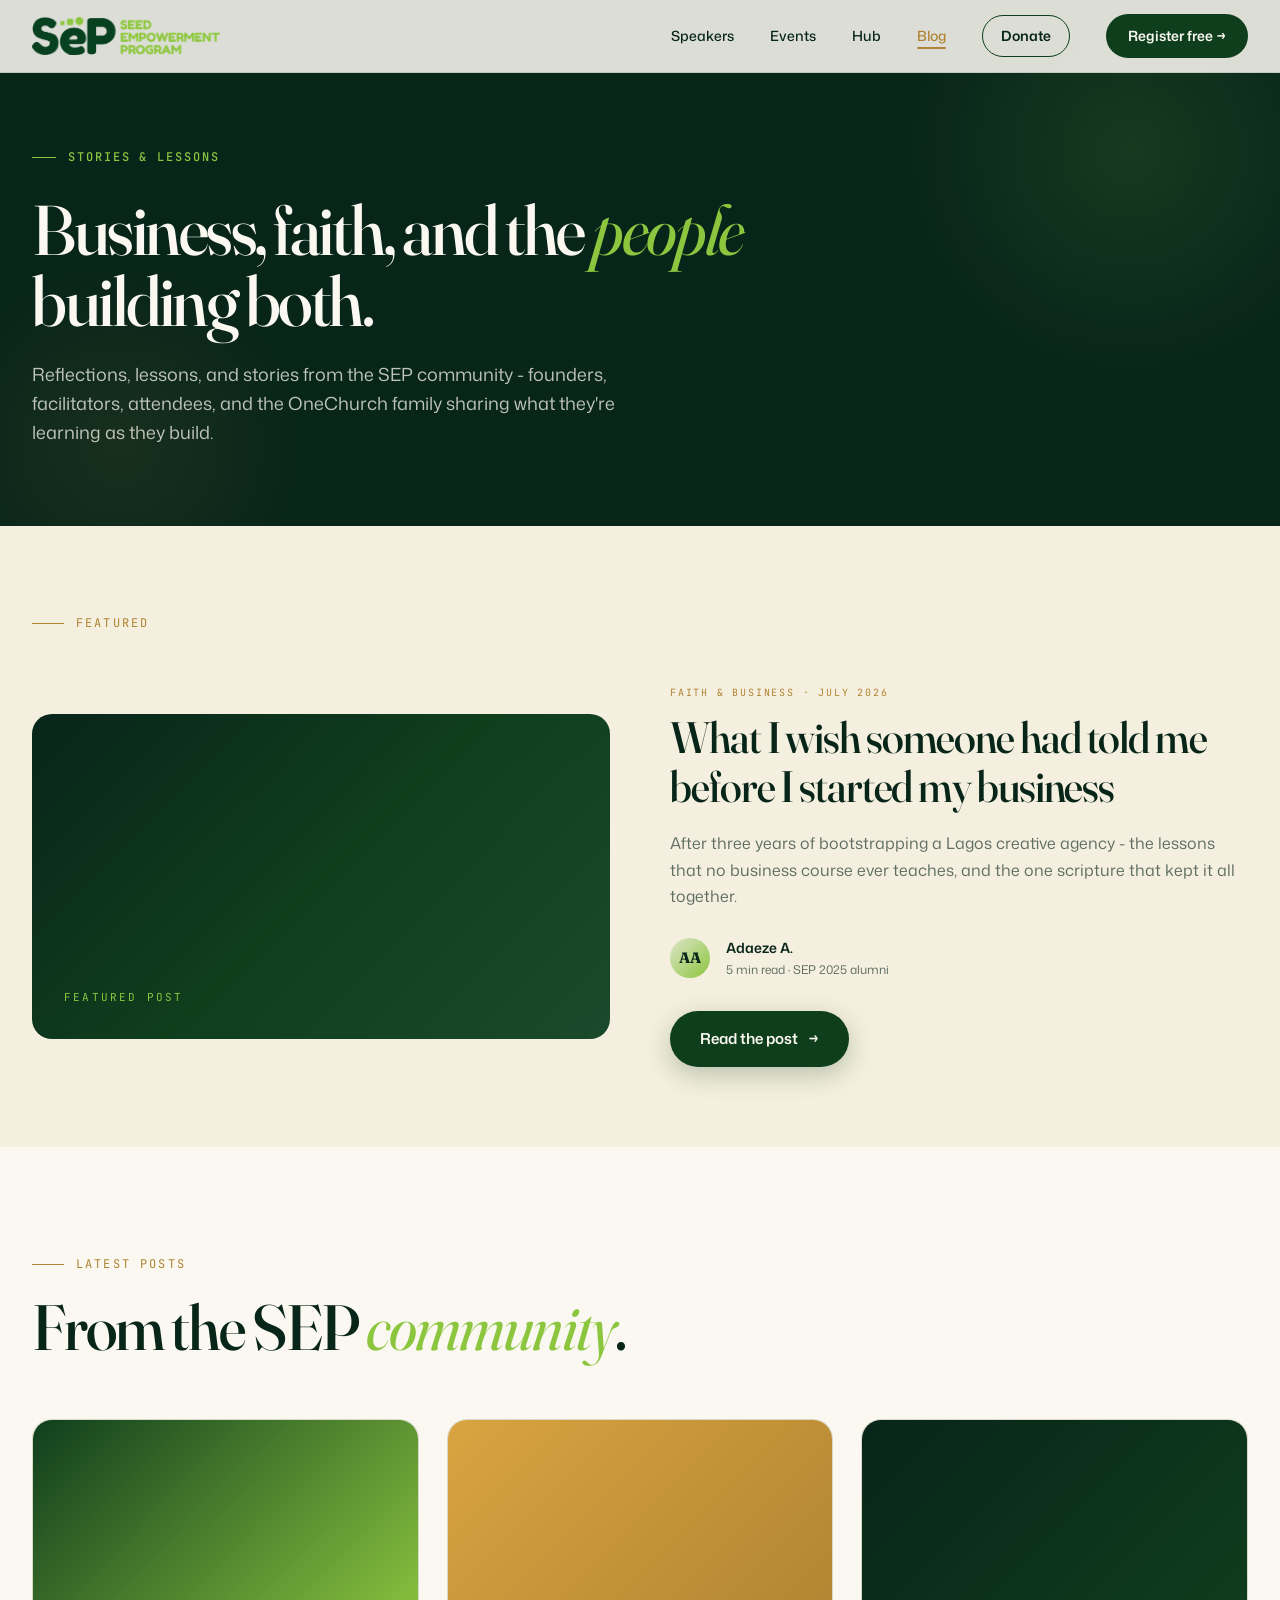
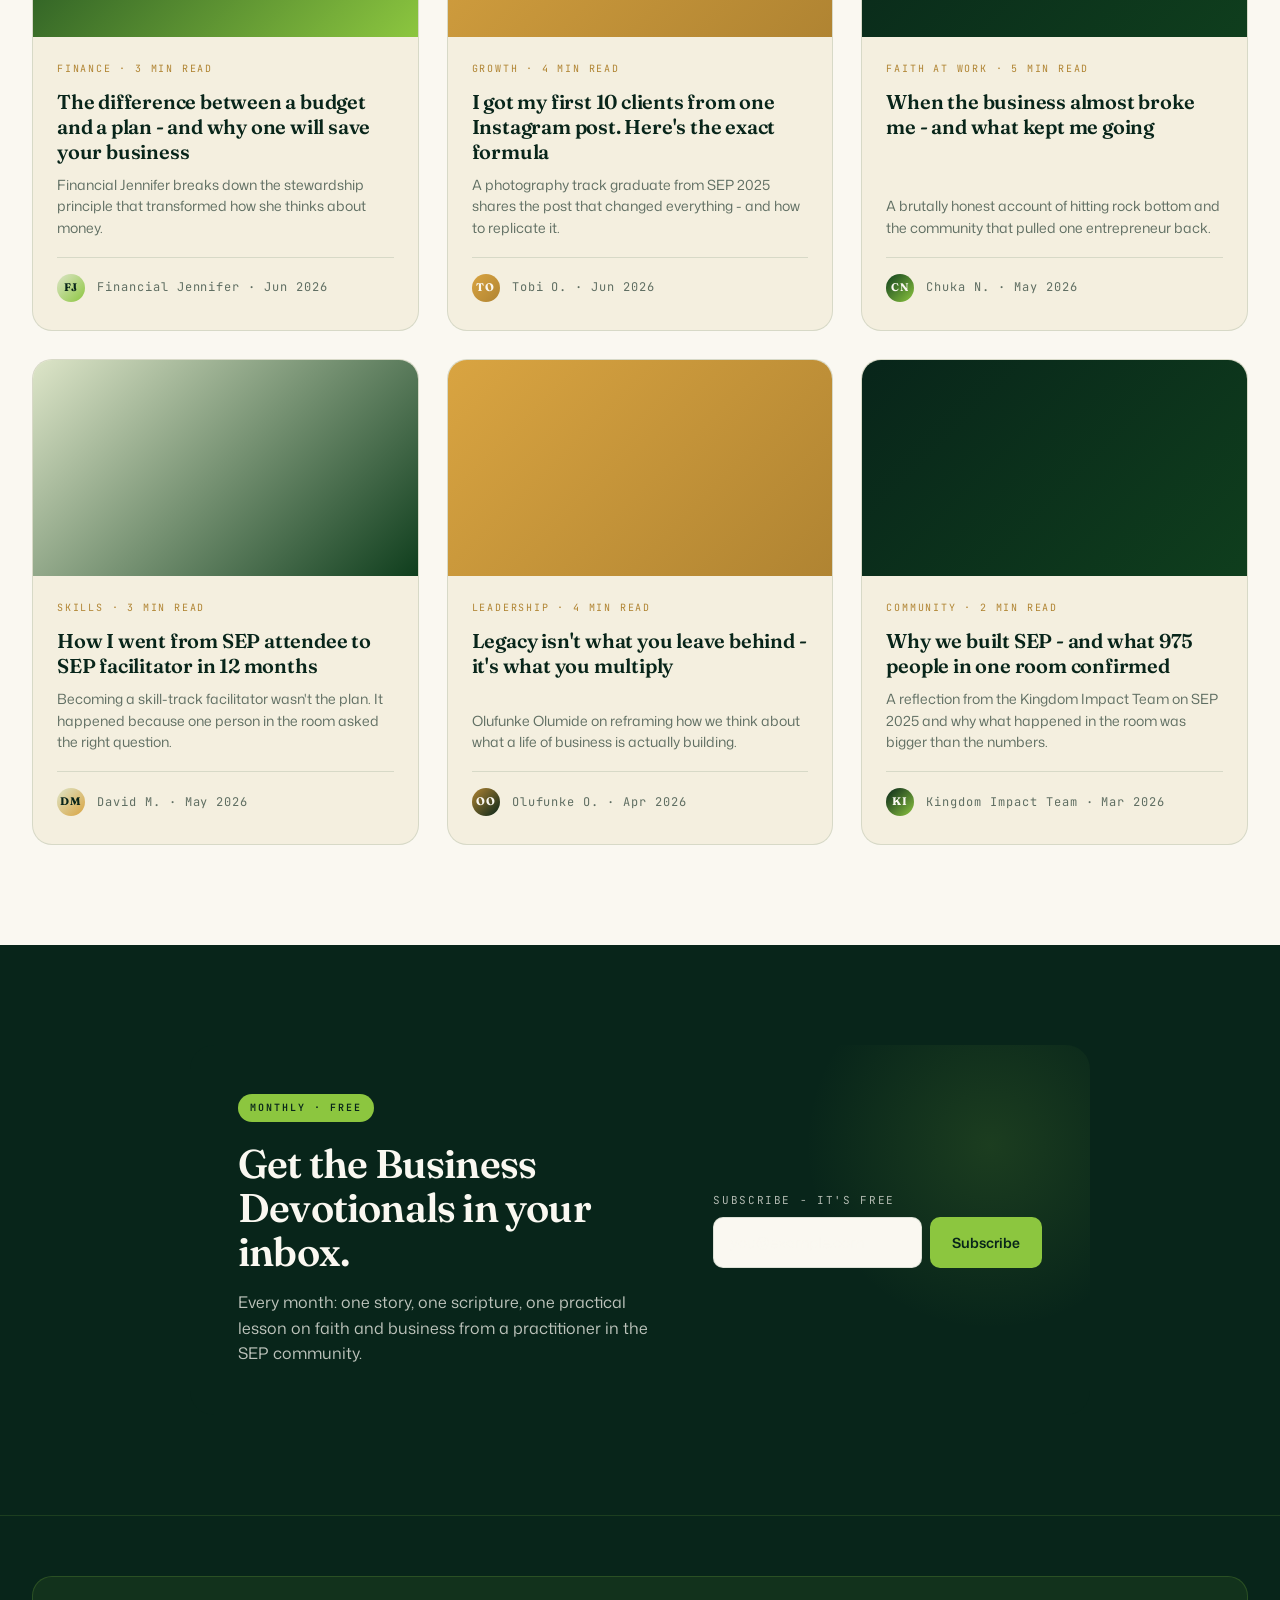
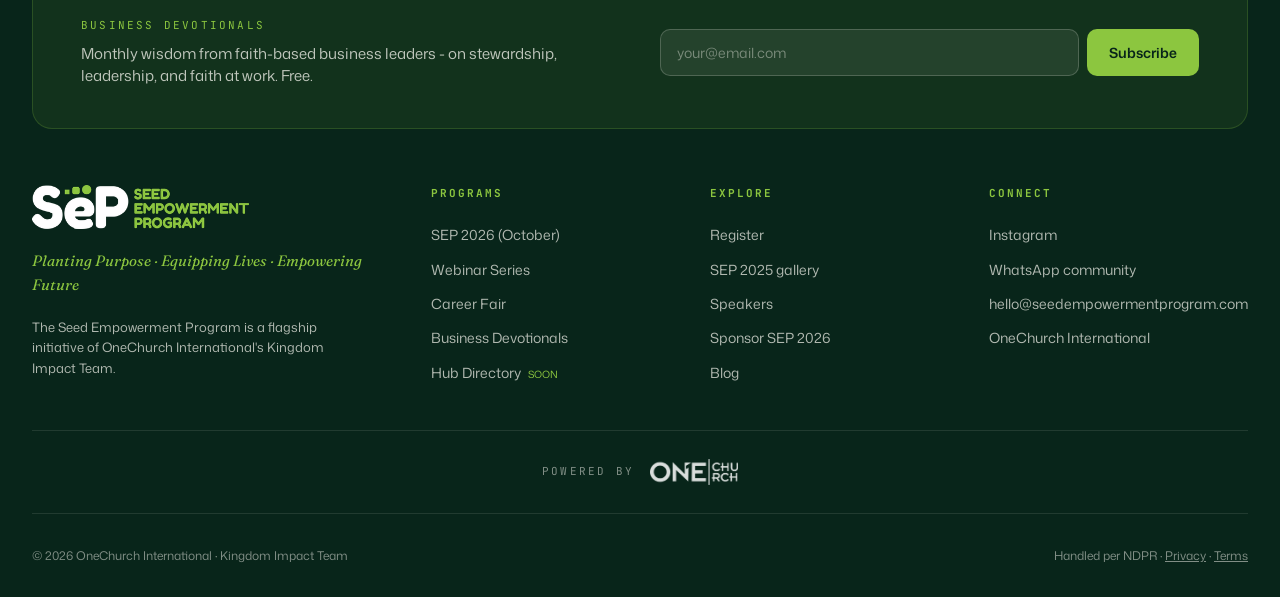
==== commit 3dca8f4c: "Content: revert Business Devotionals frequency to monthly Co-Authored-By: Claude Sonnet 4.6 <noreply" ====
--- a/blog/index.html
+++ b/blog/index.html
@@ -168,9 +168,9 @@
   <div class="container">
     <div class="hub-feature" style="max-width: 900px; margin: 0 auto;">
       <div class="hub-feature-content">
-        <span class="hub-badge">Twice a Month · Free</span>
+        <span class="hub-badge">Monthly · Free</span>
         <h3>Get the Business Devotionals in your inbox.</h3>
-        <p>Twice a month: one story, one scripture, one practical lesson on faith and business from a practitioner in the SEP community.</p>
+        <p>Every month: one story, one scripture, one practical lesson on faith and business from a practitioner in the SEP community.</p>
       </div>
       <form class="hub-feature-form" id="hub-form">
         <label class="form-label" style="color: rgba(250, 248, 241, 0.7);">Subscribe - it's free</label>
@@ -190,7 +190,7 @@
     <div class="footer-newsletter">
       <div class="footer-newsletter-text">
         <div class="footer-newsletter-label">Business Devotionals</div>
-        <div class="footer-newsletter-sub">Twice-a-month wisdom from faith-based business leaders - on stewardship, leadership, and faith at work. Free.</div>
+        <div class="footer-newsletter-sub">Monthly wisdom from faith-based business leaders - on stewardship, leadership, and faith at work. Free.</div>
       </div>
       <form class="footer-newsletter-form" id="devos-form">
         <input type="email" class="footer-newsletter-input" placeholder="your@email.com" required>
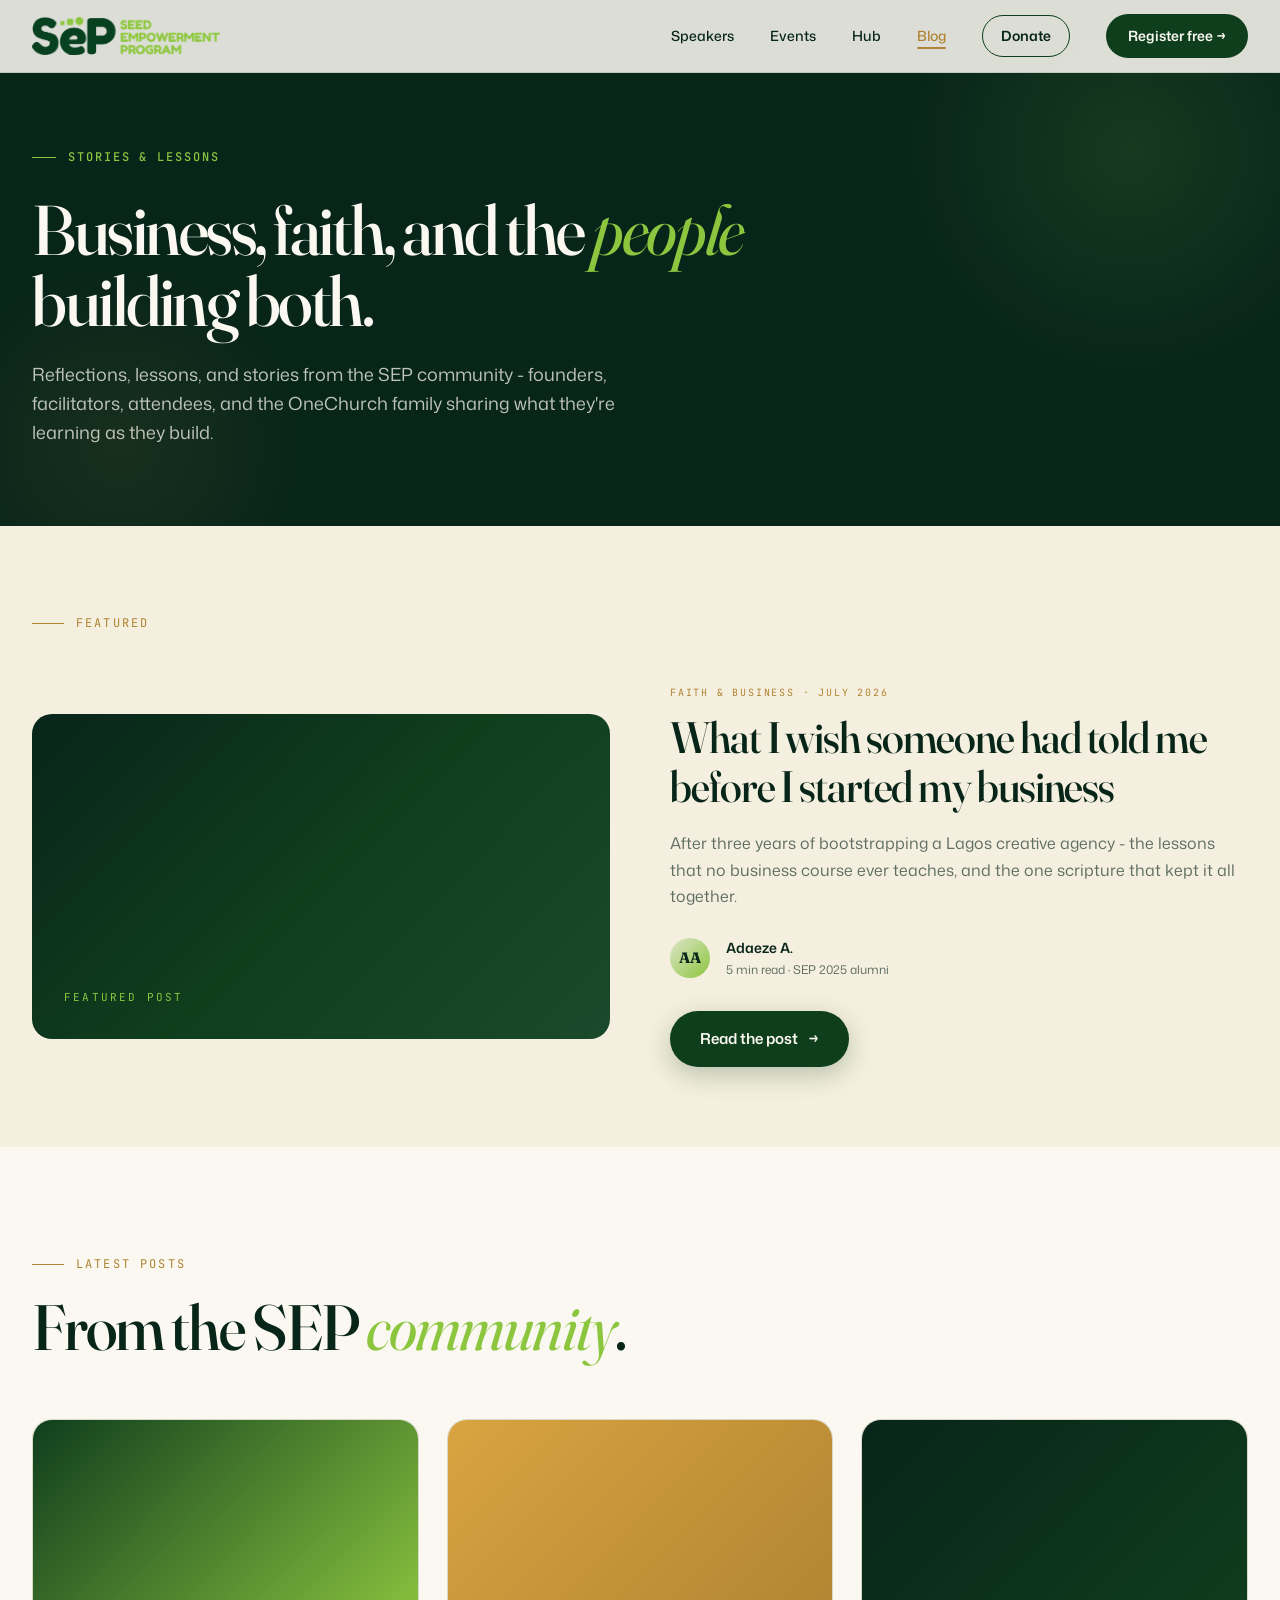
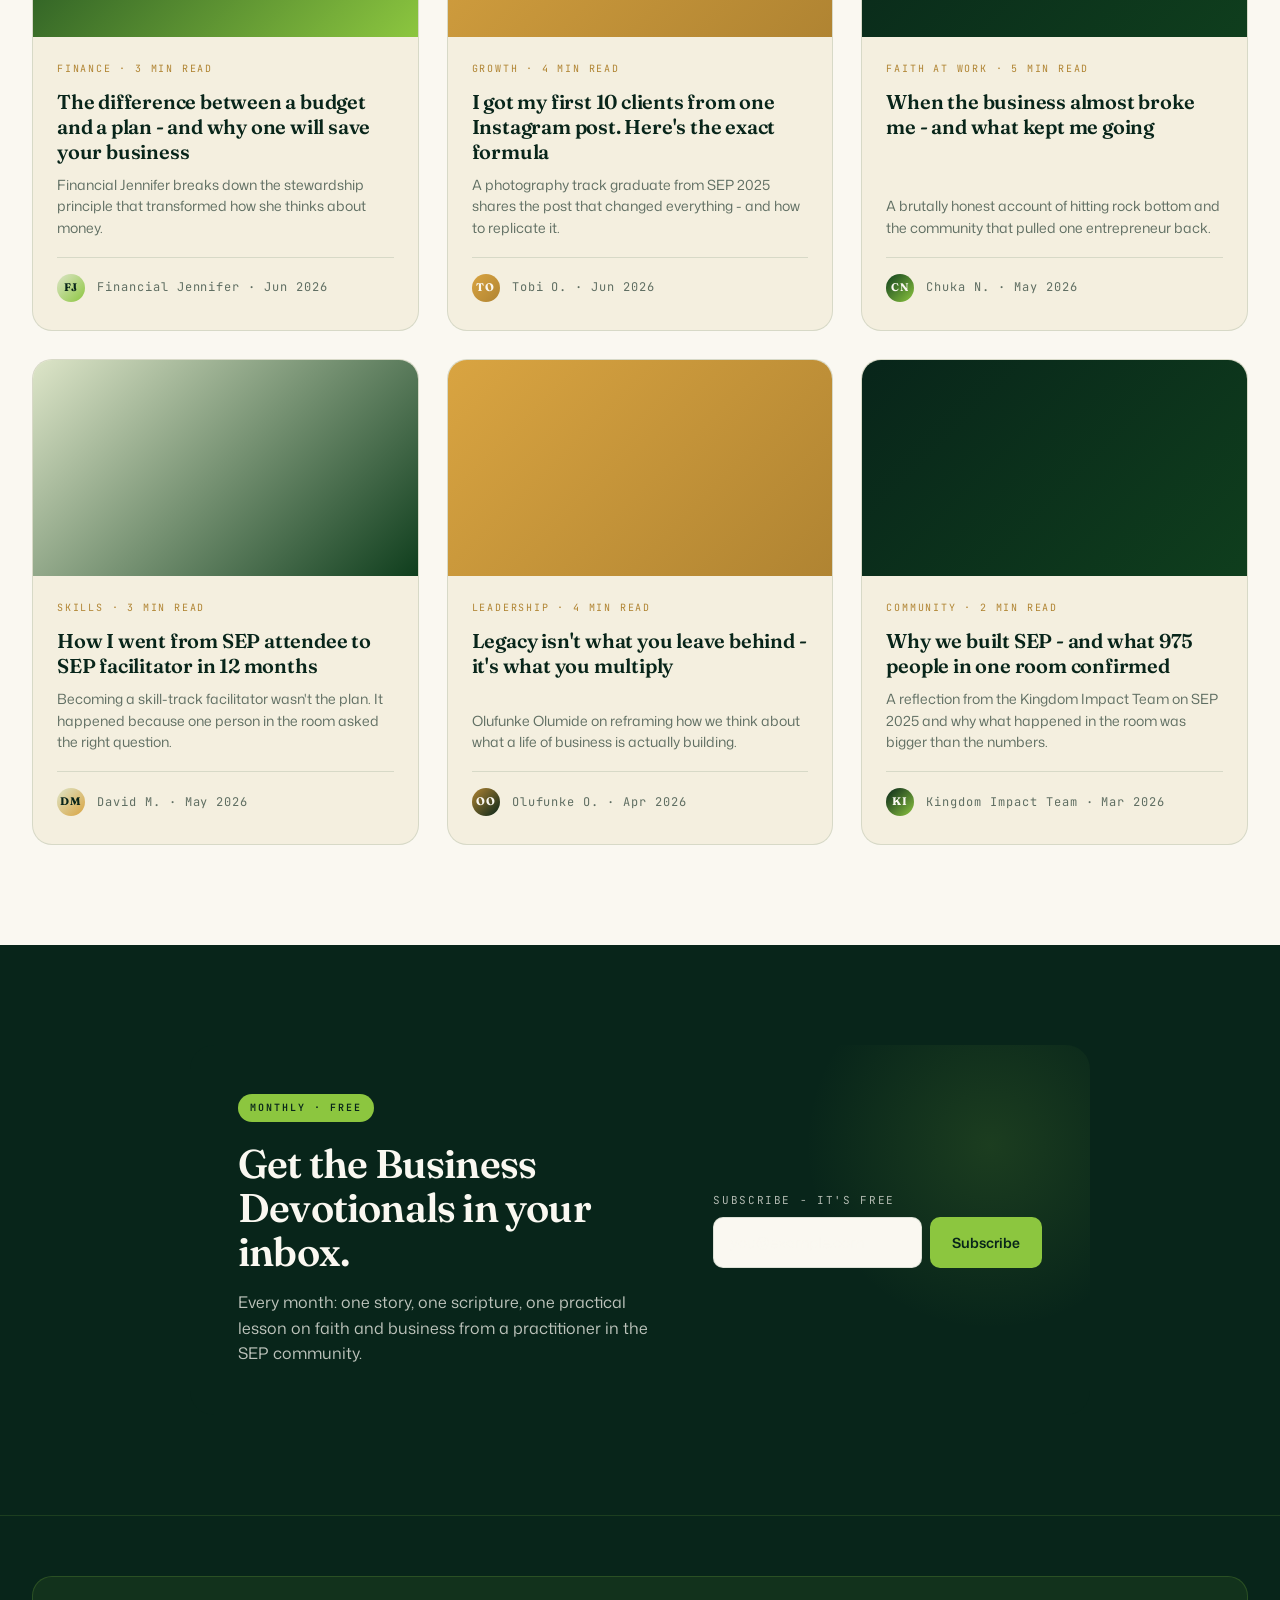
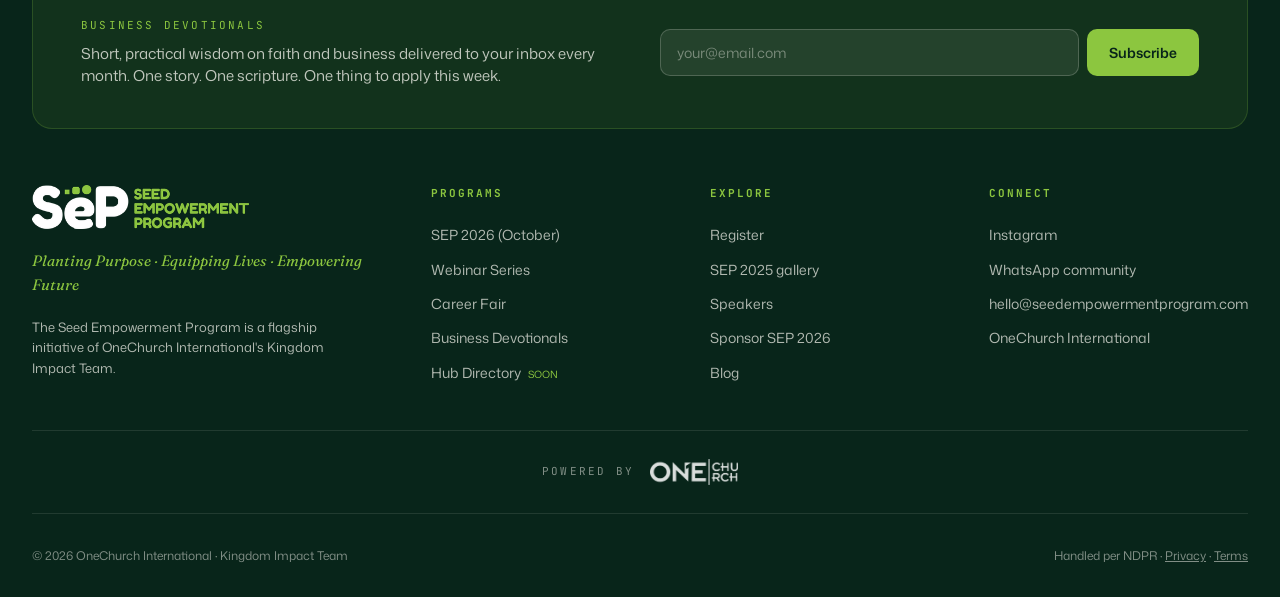
==== commit 3db7368b: "Content: align footer Business Devotionals copy with events page banner Co-Authored-By: Claude Sonne" ====
--- a/blog/index.html
+++ b/blog/index.html
@@ -190,7 +190,7 @@
     <div class="footer-newsletter">
       <div class="footer-newsletter-text">
         <div class="footer-newsletter-label">Business Devotionals</div>
-        <div class="footer-newsletter-sub">Monthly wisdom from faith-based business leaders - on stewardship, leadership, and faith at work. Free.</div>
+        <div class="footer-newsletter-sub">Short, practical wisdom on faith and business delivered to your inbox every month. One story. One scripture. One thing to apply this week.</div>
       </div>
       <form class="footer-newsletter-form" id="devos-form">
         <input type="email" class="footer-newsletter-input" placeholder="your@email.com" required>
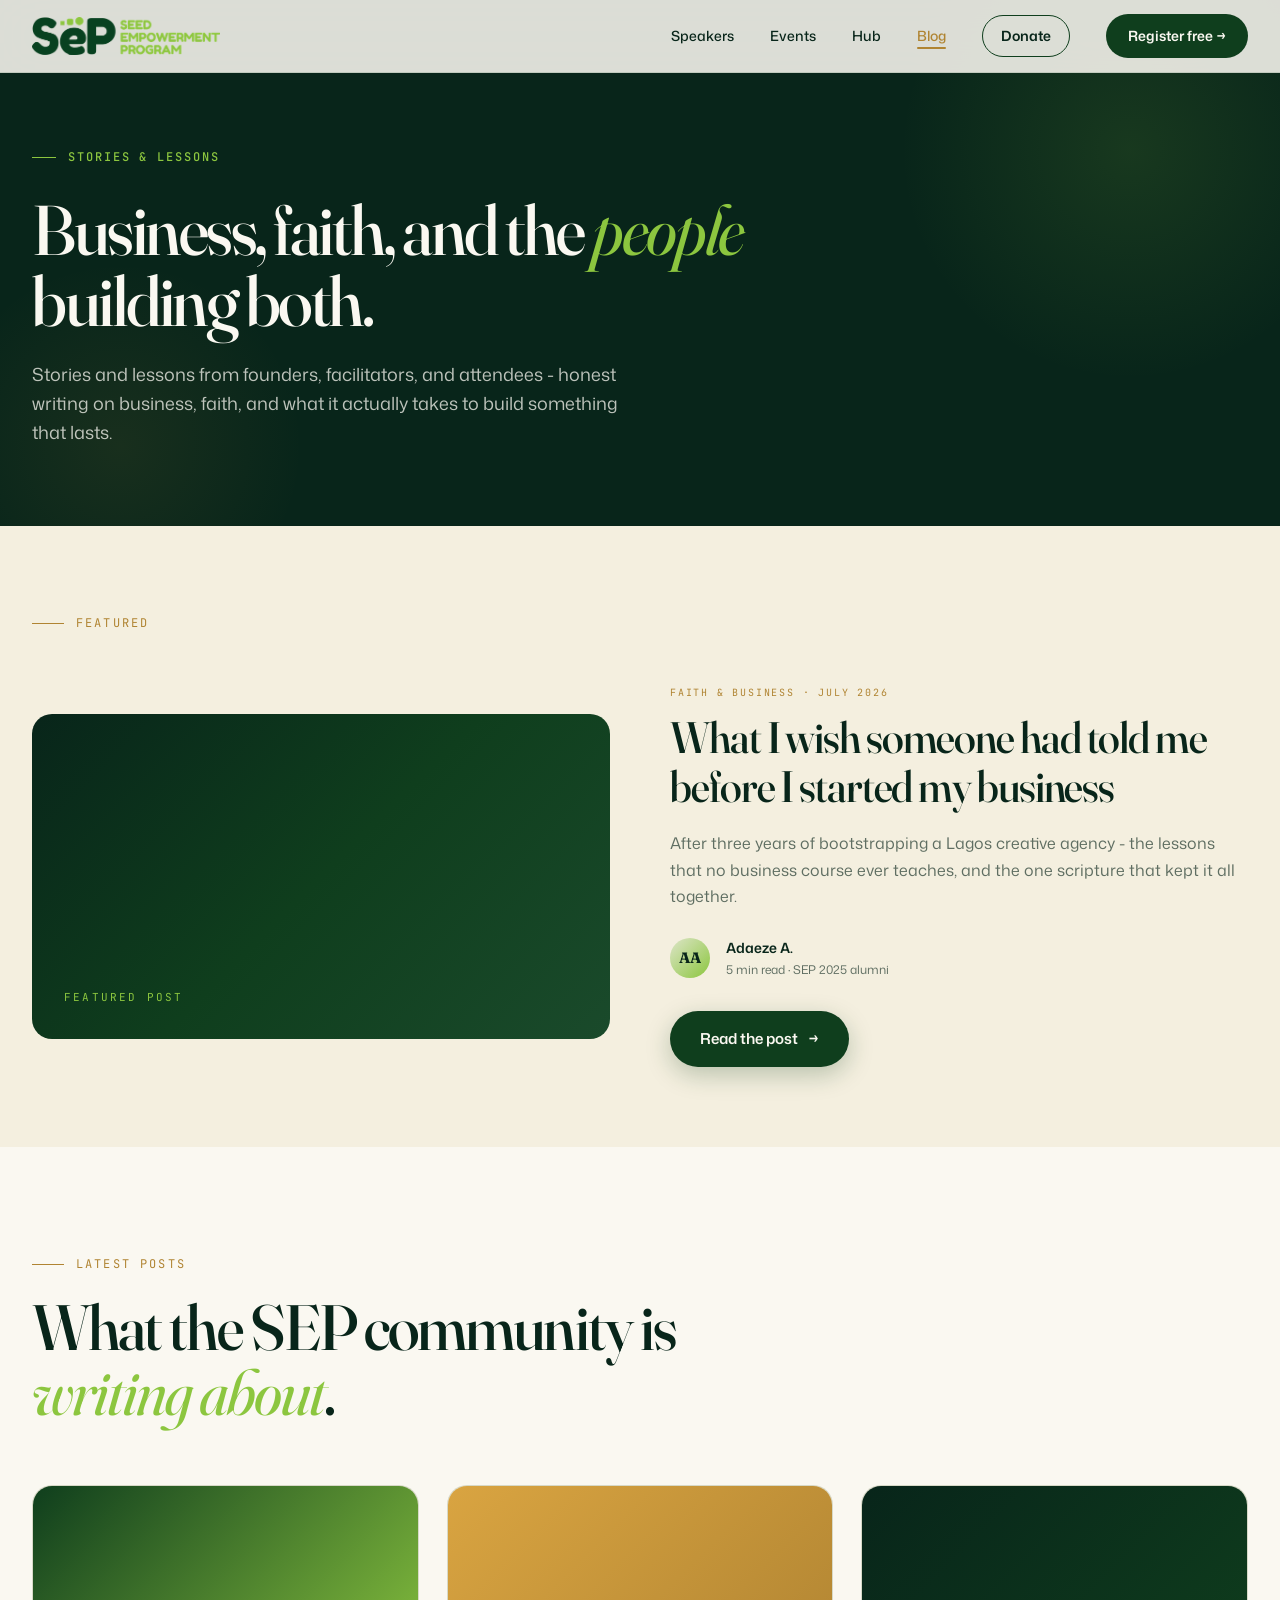
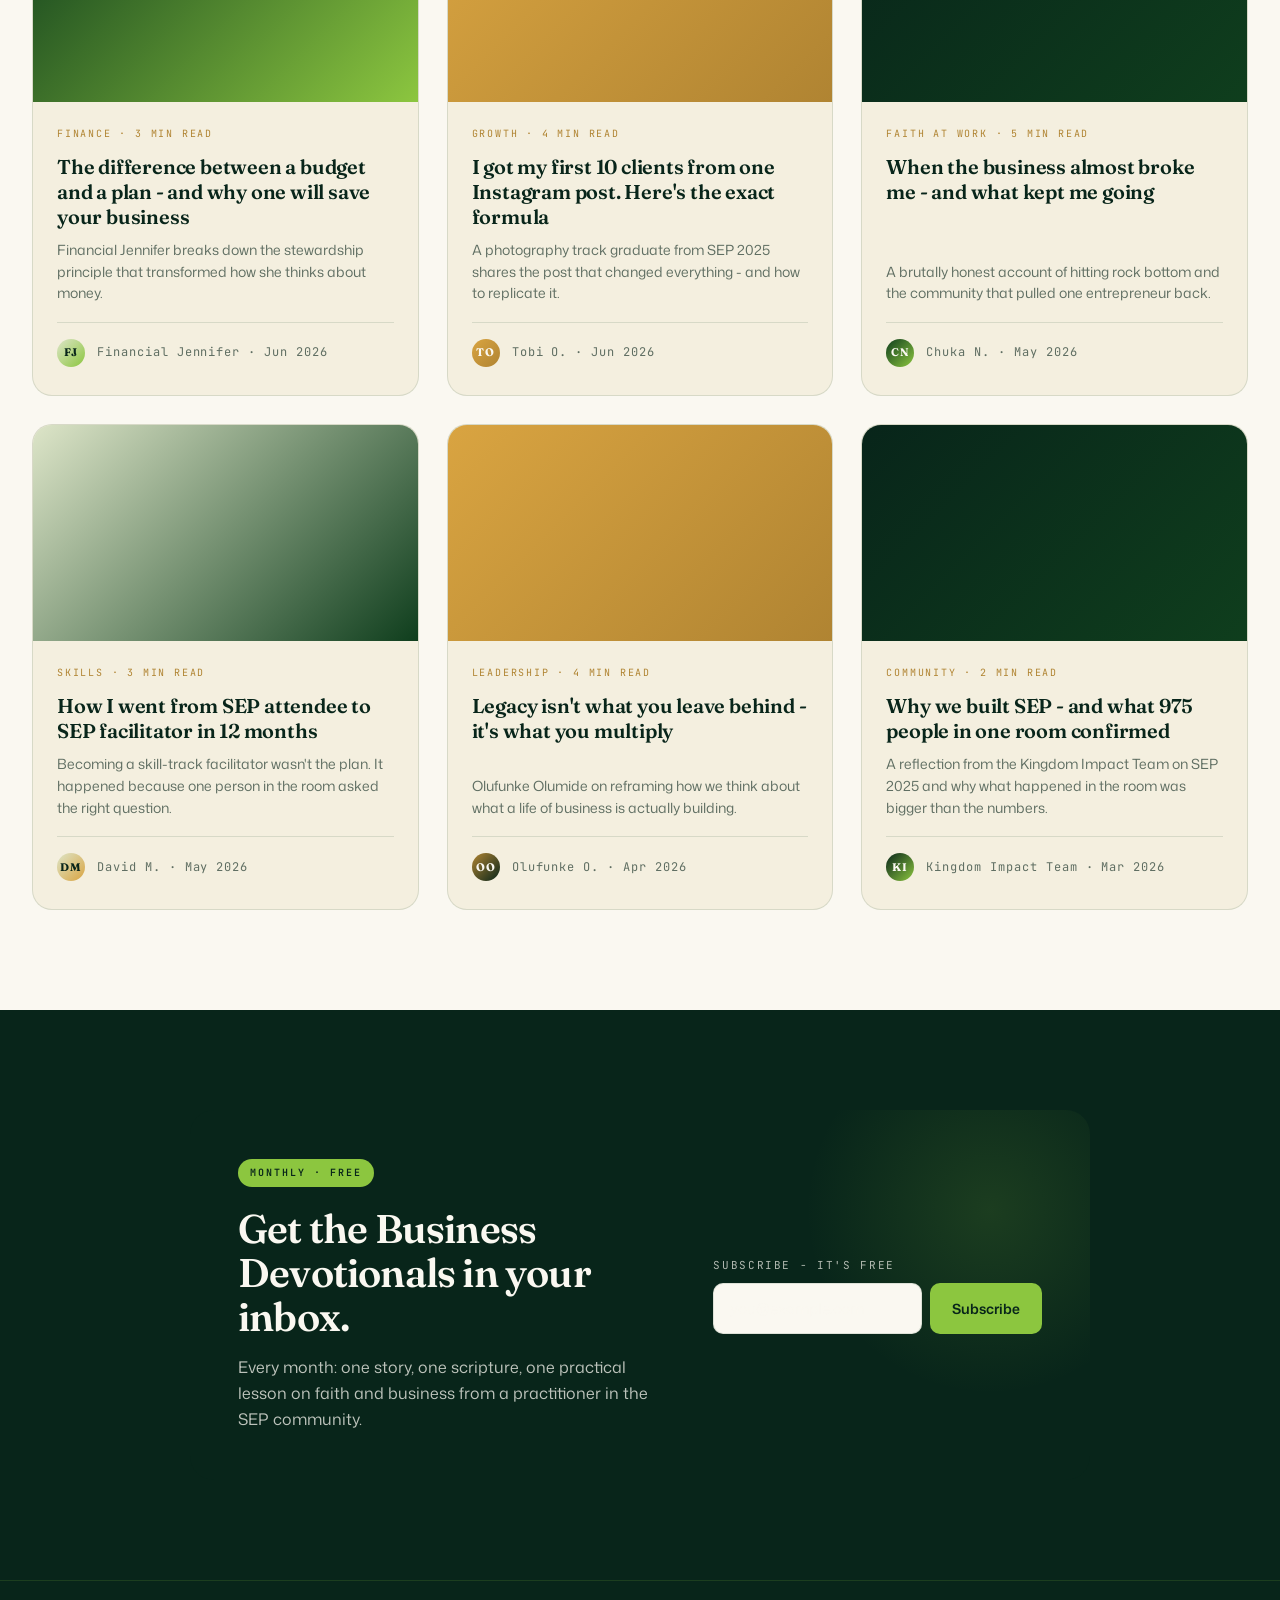
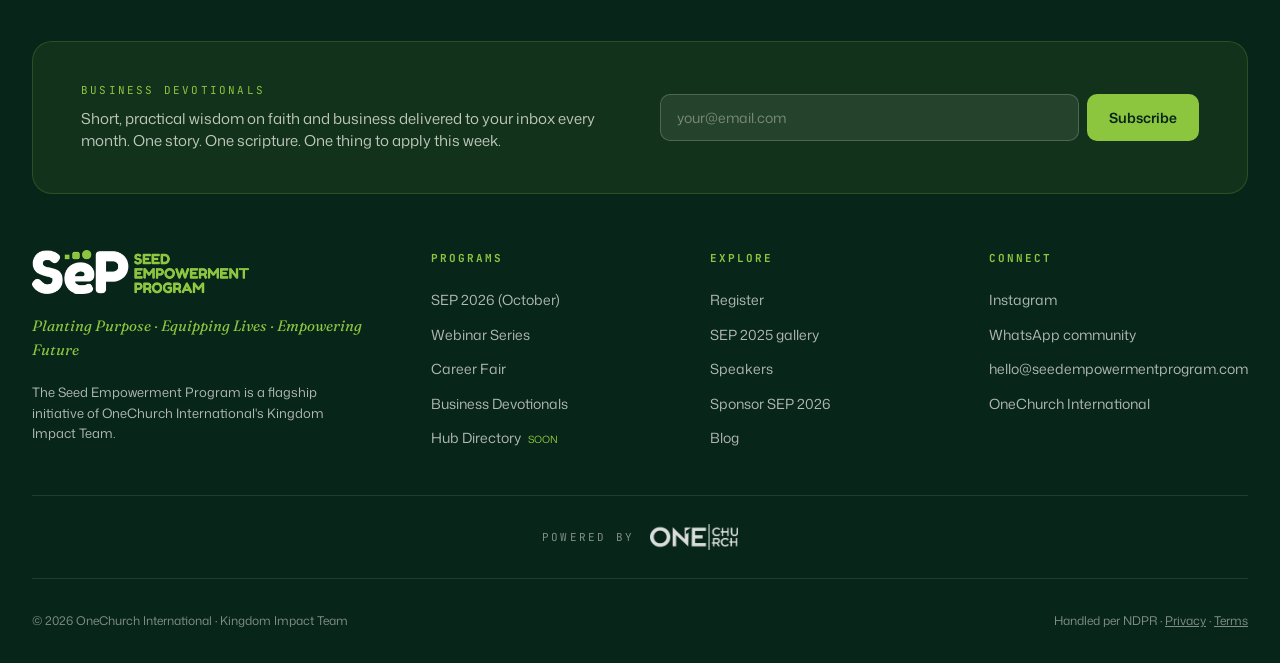
==== commit e7433a3c: "Apply approved copy review across all six pages SEO titles, meta descriptions, H1s, and body copy up" ====
--- a/blog/index.html
+++ b/blog/index.html
@@ -3,8 +3,8 @@
 <head>
 <meta charset="UTF-8">
 <meta name="viewport" content="width=device-width, initial-scale=1.0">
-<title>Blog - Stories, Lessons & Faith at Work | SEP 2026</title>
-<meta name="description" content="Stories, lessons, and reflections on business, faith, and community from the SEP and OneChurch family. New posts every week.">
+<title>SEP Blog - faith, business and skills in Nigeria</title>
+<meta name="description" content="Stories and lessons from the SEP and OneChurch community - honest writing on business, faith, and what it takes to build something that lasts.">
 <meta name="author" content="OneChurch International · Kingdom Impact Team">
 <meta name="robots" content="index, follow">
 <meta name="theme-color" content="#0F3E1D">
@@ -43,7 +43,7 @@
     <div class="page-hero-inner">
       <div class="eyebrow">Stories &amp; lessons</div>
       <h1>Business, faith, and the <em>people</em> building both.</h1>
-      <p class="lead">Reflections, lessons, and stories from the SEP community - founders, facilitators, attendees, and the OneChurch family sharing what they're learning as they build.</p>
+      <p class="lead">Stories and lessons from founders, facilitators, and attendees - honest writing on business, faith, and what it actually takes to build something that lasts.</p>
     </div>
   </div>
 </section>
@@ -79,7 +79,7 @@
 <section style="padding: 100px 0; background: var(--paper);">
   <div class="container">
     <div class="section-label">Latest posts</div>
-    <h2 class="section-title">From the SEP <em>community</em>.</h2>
+    <h2 class="section-title">What the SEP community is <em>writing about</em>.</h2>
 
     <div class="blog-grid">
       <article class="blog-card">
--- a/css/main.css
+++ b/css/main.css
@@ -1,5 +1,5 @@
 * { margin: 0; padding: 0; box-sizing: border-box; }
-html { scroll-behavior: smooth; }
+html { scroll-behavior: smooth; overflow-x: hidden; }
 
 :root {
   --forest: #0F3E1D;
@@ -3532,7 +3532,10 @@
   .section-sub { font-size: 16px; margin-bottom: 40px; }
   .hero p.lead { font-size: 16px; margin-bottom: 32px; }
   .page-hero p.lead { font-size: 16px; }
-  .hero-trust { margin-top: 28px; }
+
+  /* Trust badge — wrap dots + text onto two lines if needed */
+  .hero-trust { margin-top: 28px; flex-wrap: wrap; gap: 10px 14px; }
+  .hero-trust > span { font-size: 12px; flex: 1 1 200px; min-width: 0; }
 
   /* Stat numbers */
   .stat-item .stat-num { font-size: 40px; }
@@ -3600,10 +3603,18 @@
   .hero-ctas          { flex-direction: column; align-items: stretch; }
   .hero-ctas .btn     { justify-content: center; }
 
+  /* Trust dots — slightly smaller to save horizontal space */
+  .trust-dot { width: 28px; height: 28px; font-size: 10px; }
+
   /* Footer — single column at this width */
   .footer-grid   { grid-template-columns: 1fr; gap: 28px; }
   .footer-bottom { flex-direction: column; gap: 8px; align-items: flex-start; }
 
+  /* Footer newsletter — tighter internal padding, clear outer gap from screen edge */
+  .footer-newsletter { padding: 22px 18px; margin-bottom: 40px; border-radius: 16px; }
+  .footer-newsletter-label { font-size: 10px; }
+  .footer-newsletter-sub { font-size: 14px; }
+
   /* Growth stats spacing */
   .growth-stats { margin-top: 44px; padding-top: 36px; gap: 20px 16px; }
 
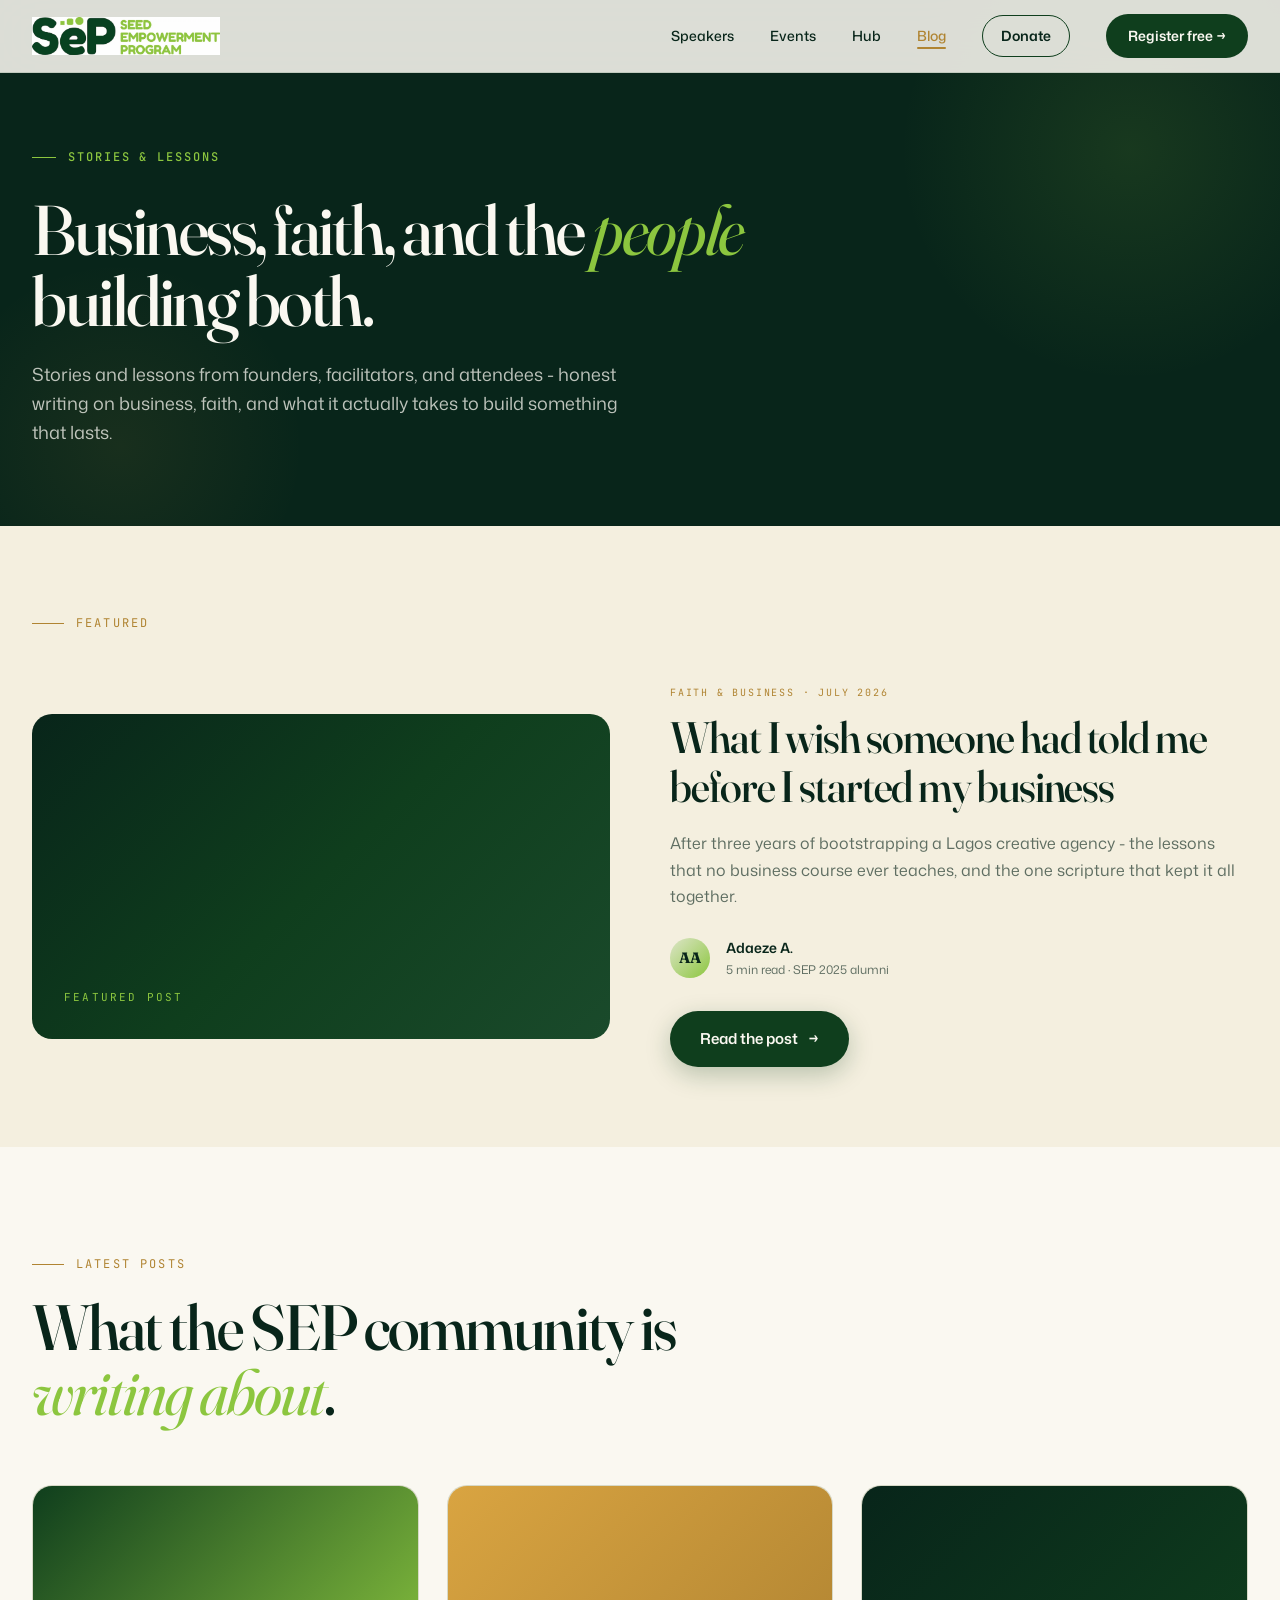
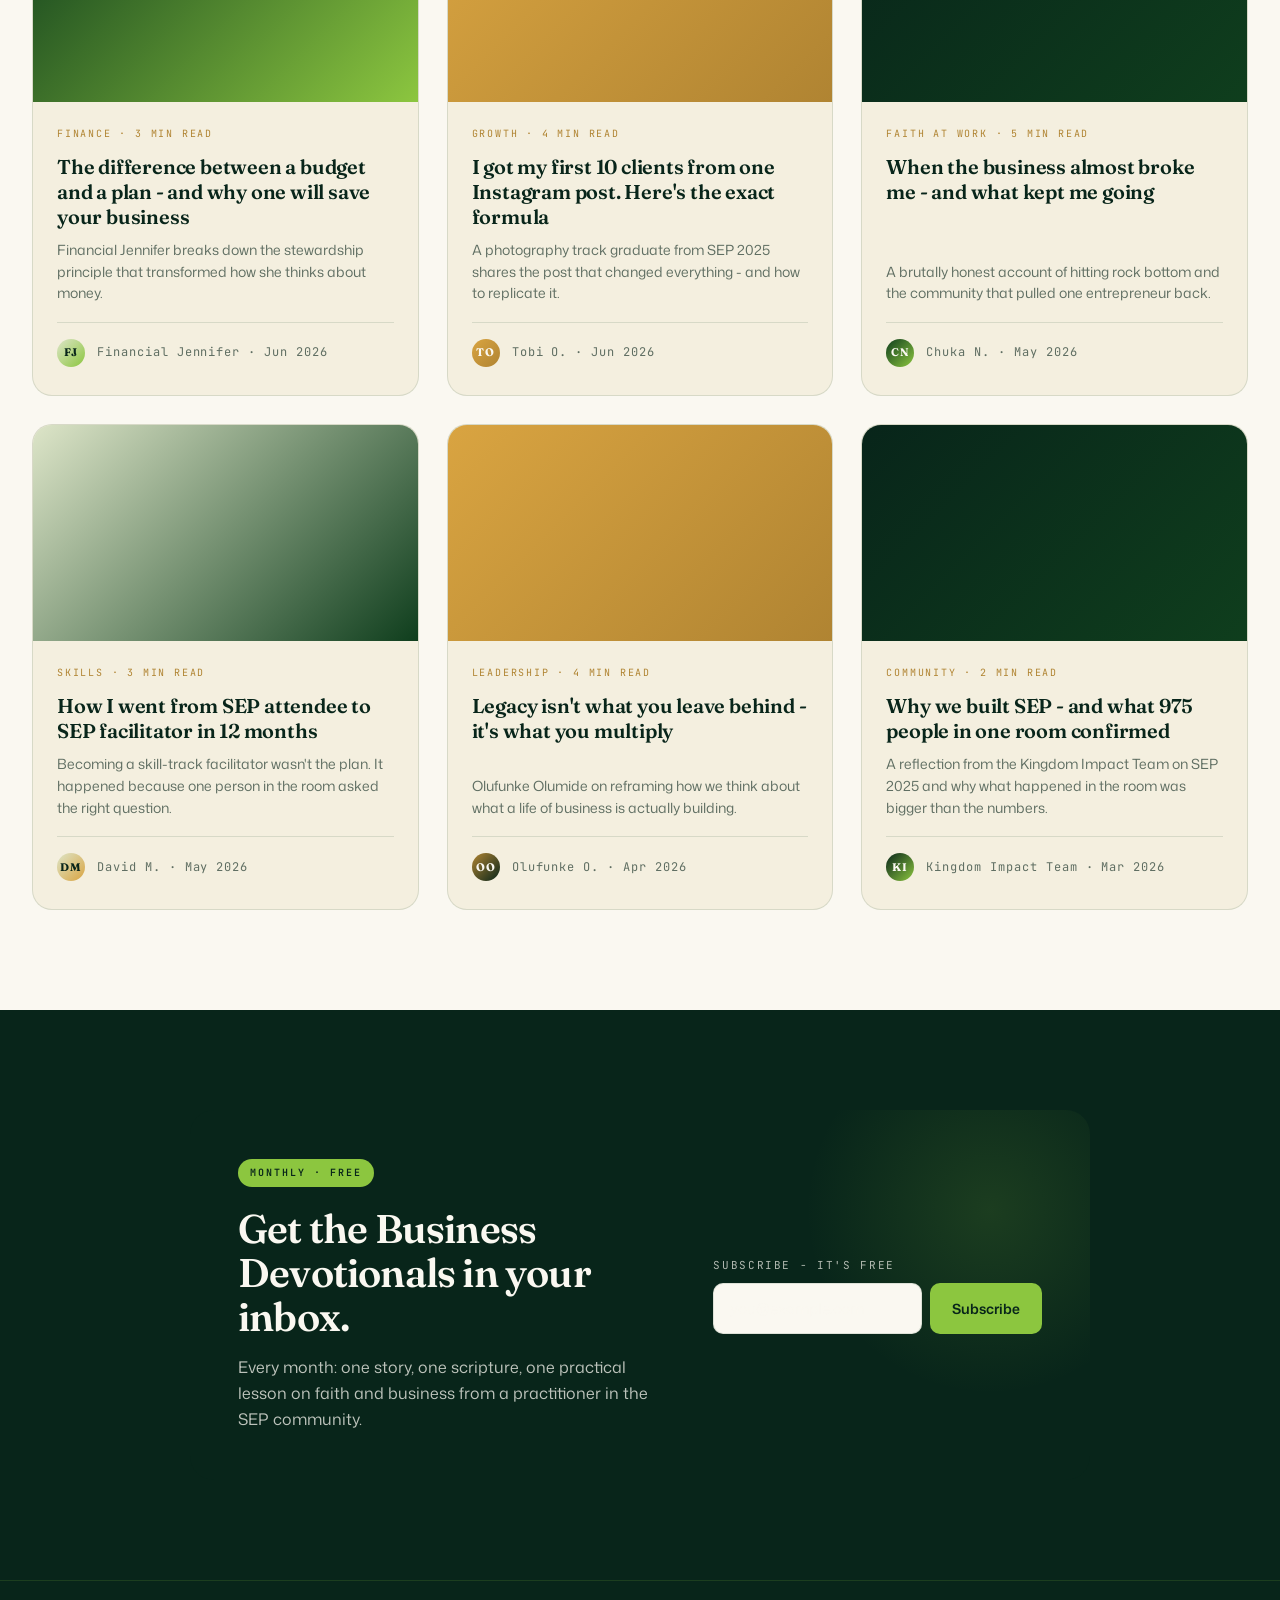
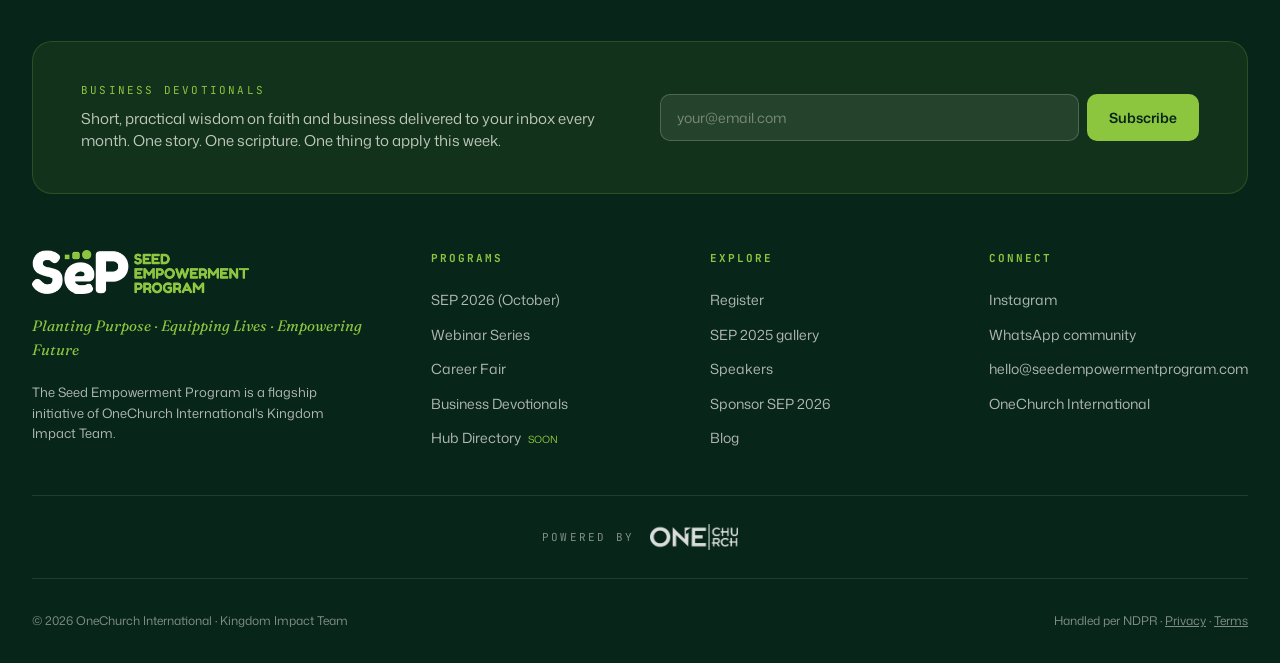
==== commit 3e8e20a5: "Update nav logo to new full-colour .webp across all pages Replaces sep-logo.png with sep-logo.webp (" ====
--- a/blog/index.html
+++ b/blog/index.html
@@ -20,7 +20,7 @@
 <nav class="nav">
   <div class="container nav-inner">
     <a href="../index.html" class="brand">
-      <img src="../assets/sep-logo.png" class="brand-logo" alt="SEP 2026">
+      <img src="../assets/sep-logo.webp" class="brand-logo" alt="SEP 2026">
     </a>
     <button class="nav-toggle" id="nav-toggle" aria-label="Open menu" aria-expanded="false">
       <svg class="icon-menu" width="22" height="22" viewBox="0 0 24 24" fill="none"><path d="M4 7h16M4 12h16M4 17h16" stroke="currentColor" stroke-width="2" stroke-linecap="round"/></svg>
--- a/css/main.css
+++ b/css/main.css
@@ -366,7 +366,7 @@
 .date-numerals {
   font-family: var(--font-display);
   font-weight: 900;
-  font-size: clamp(72px, 10vw, 128px);
+  font-size: clamp(64px, calc(11.2vw - 33px), 112px);
   line-height: 0.85;
   letter-spacing: -0.05em;
   color: var(--paper);
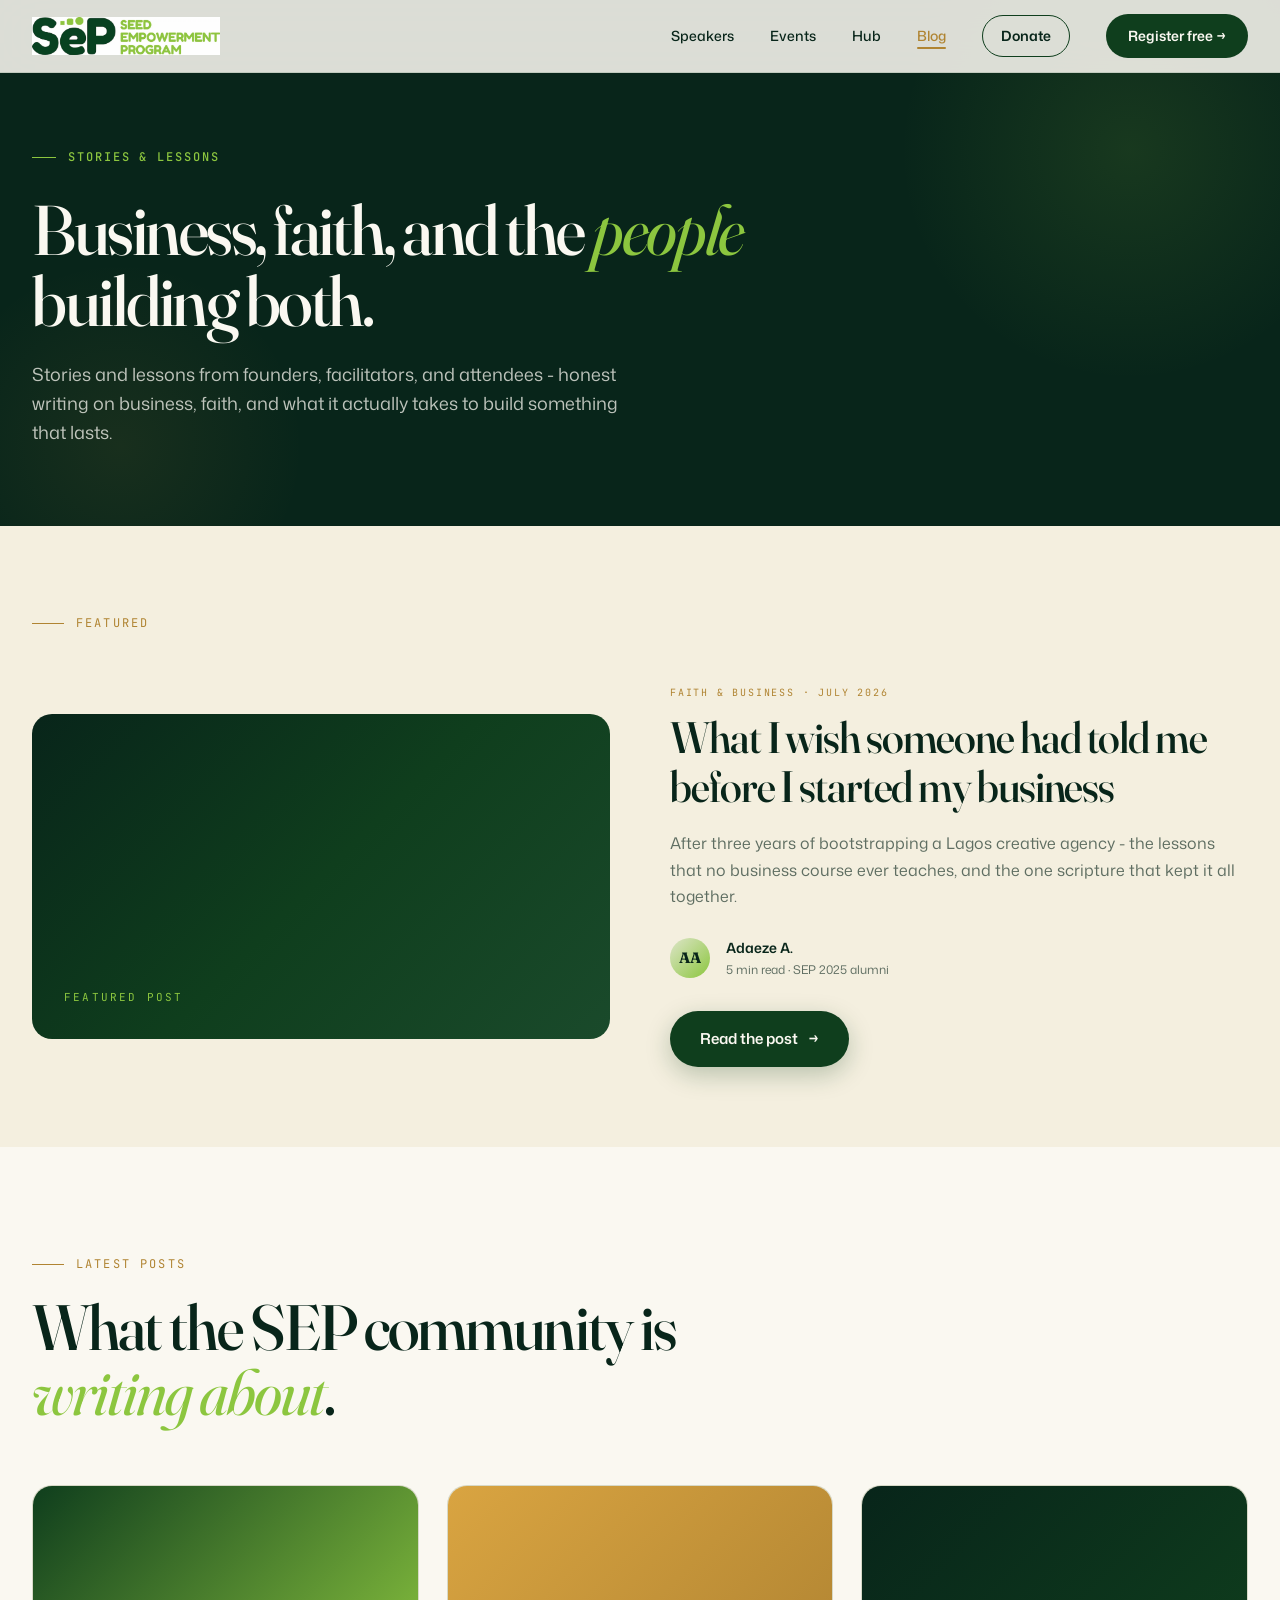
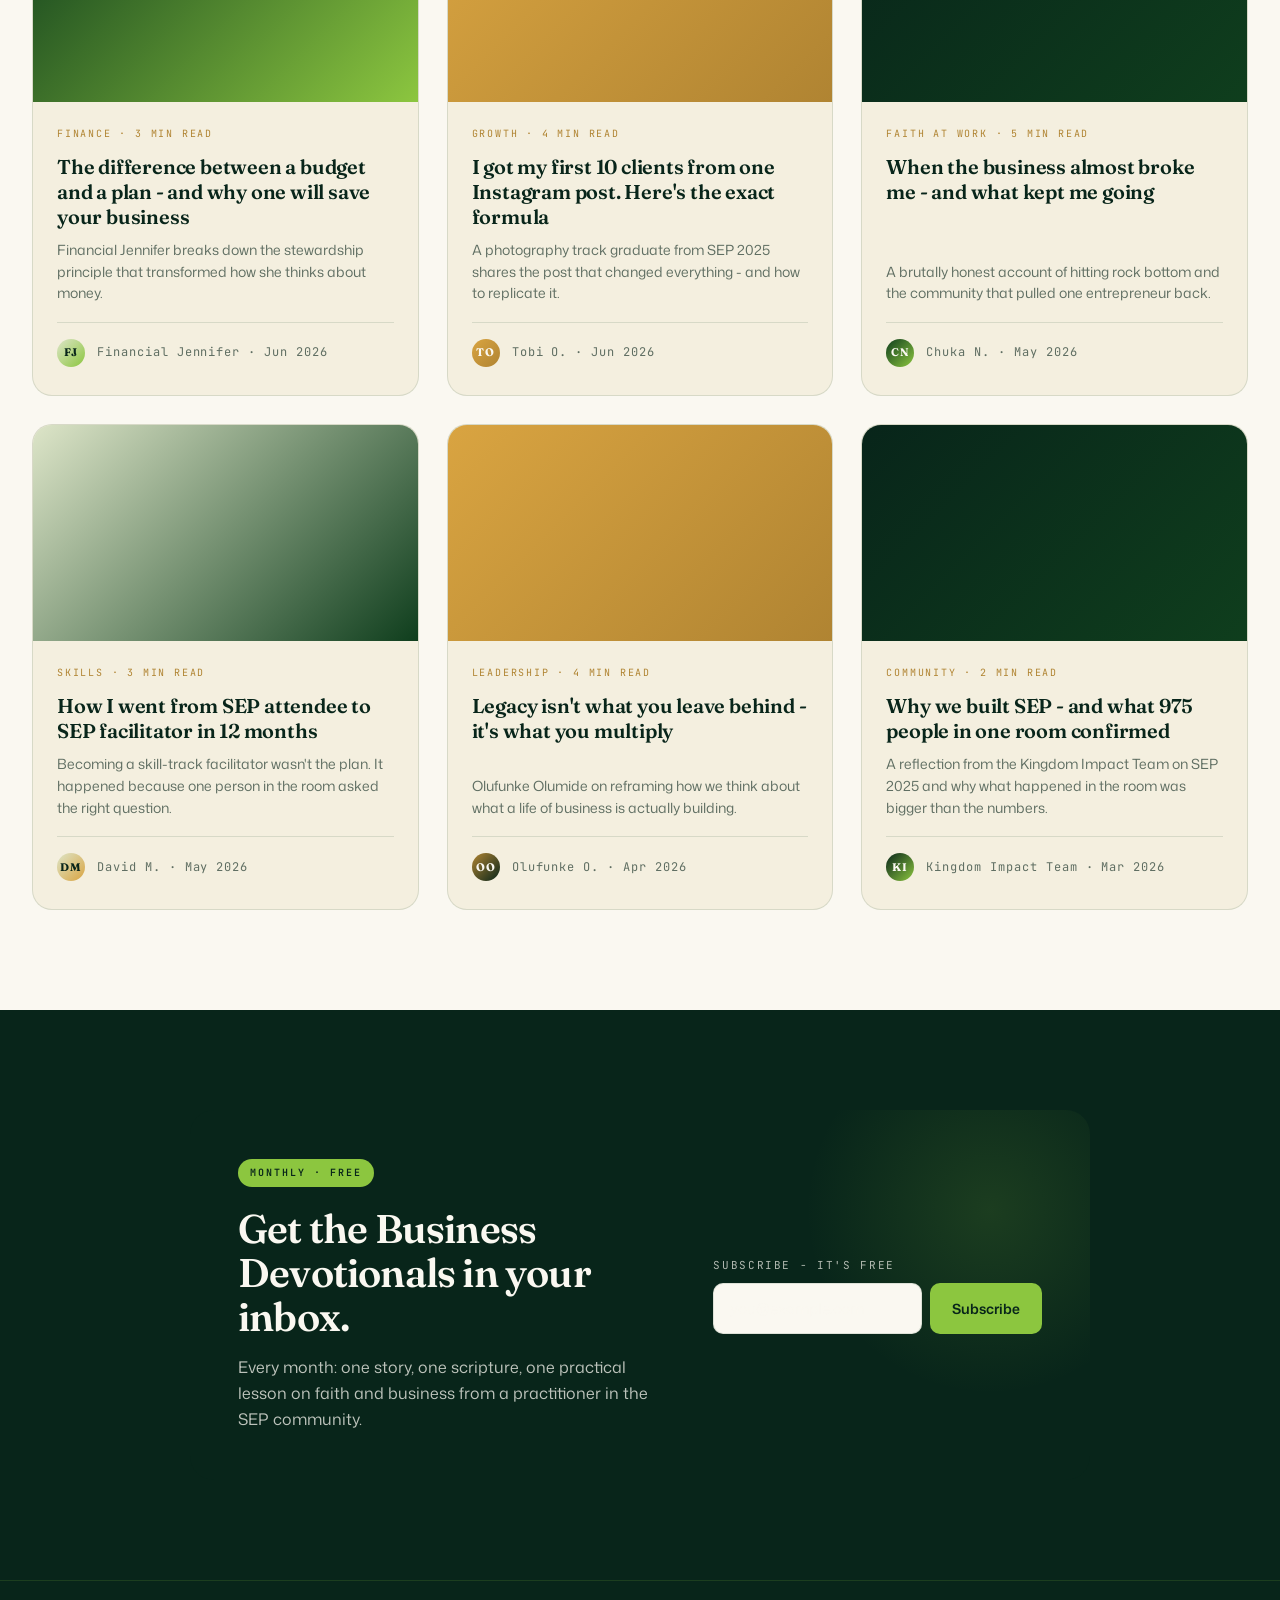
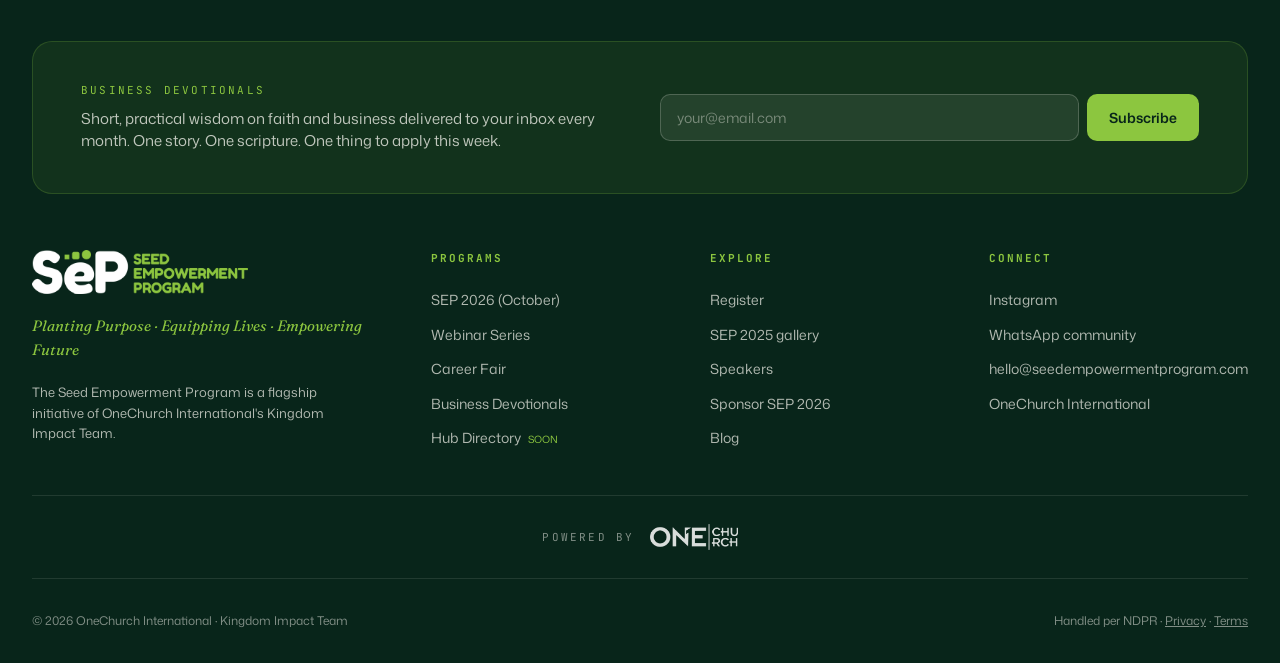
==== commit f2470143: "Update footer and OneChurch logos to new .webp files across all pages - sep-logo-footer.webp: white " ====
--- a/blog/index.html
+++ b/blog/index.html
@@ -199,7 +199,7 @@
     </div>
     <div class="footer-grid">
       <div>
-        <img src="../assets/sep-logo-footer.png" alt="SEP" class="footer-logo">
+        <img src="../assets/sep-logo-footer.webp" alt="SEP" class="footer-logo">
         <div class="footer-tag">Planting Purpose · Equipping Lives · Empowering Future</div>
         <div class="footer-desc">The Seed Empowerment Program is a flagship initiative of OneChurch International's Kingdom Impact Team.</div>
       </div>
@@ -236,7 +236,7 @@
     <div class="powered-by">
       <span class="powered-by-label">Powered by</span>
       <a href="https://www.onechurchng.org/" target="_blank" rel="noopener noreferrer" class="powered-by-link" aria-label="OneChurch International">
-        <img src="../assets/onechurch-logo.png" alt="OneChurch International" class="powered-by-logo">
+        <img src="../assets/onechurch-logo.webp" alt="OneChurch International" class="powered-by-logo">
       </a>
     </div>
     <div class="footer-bottom">
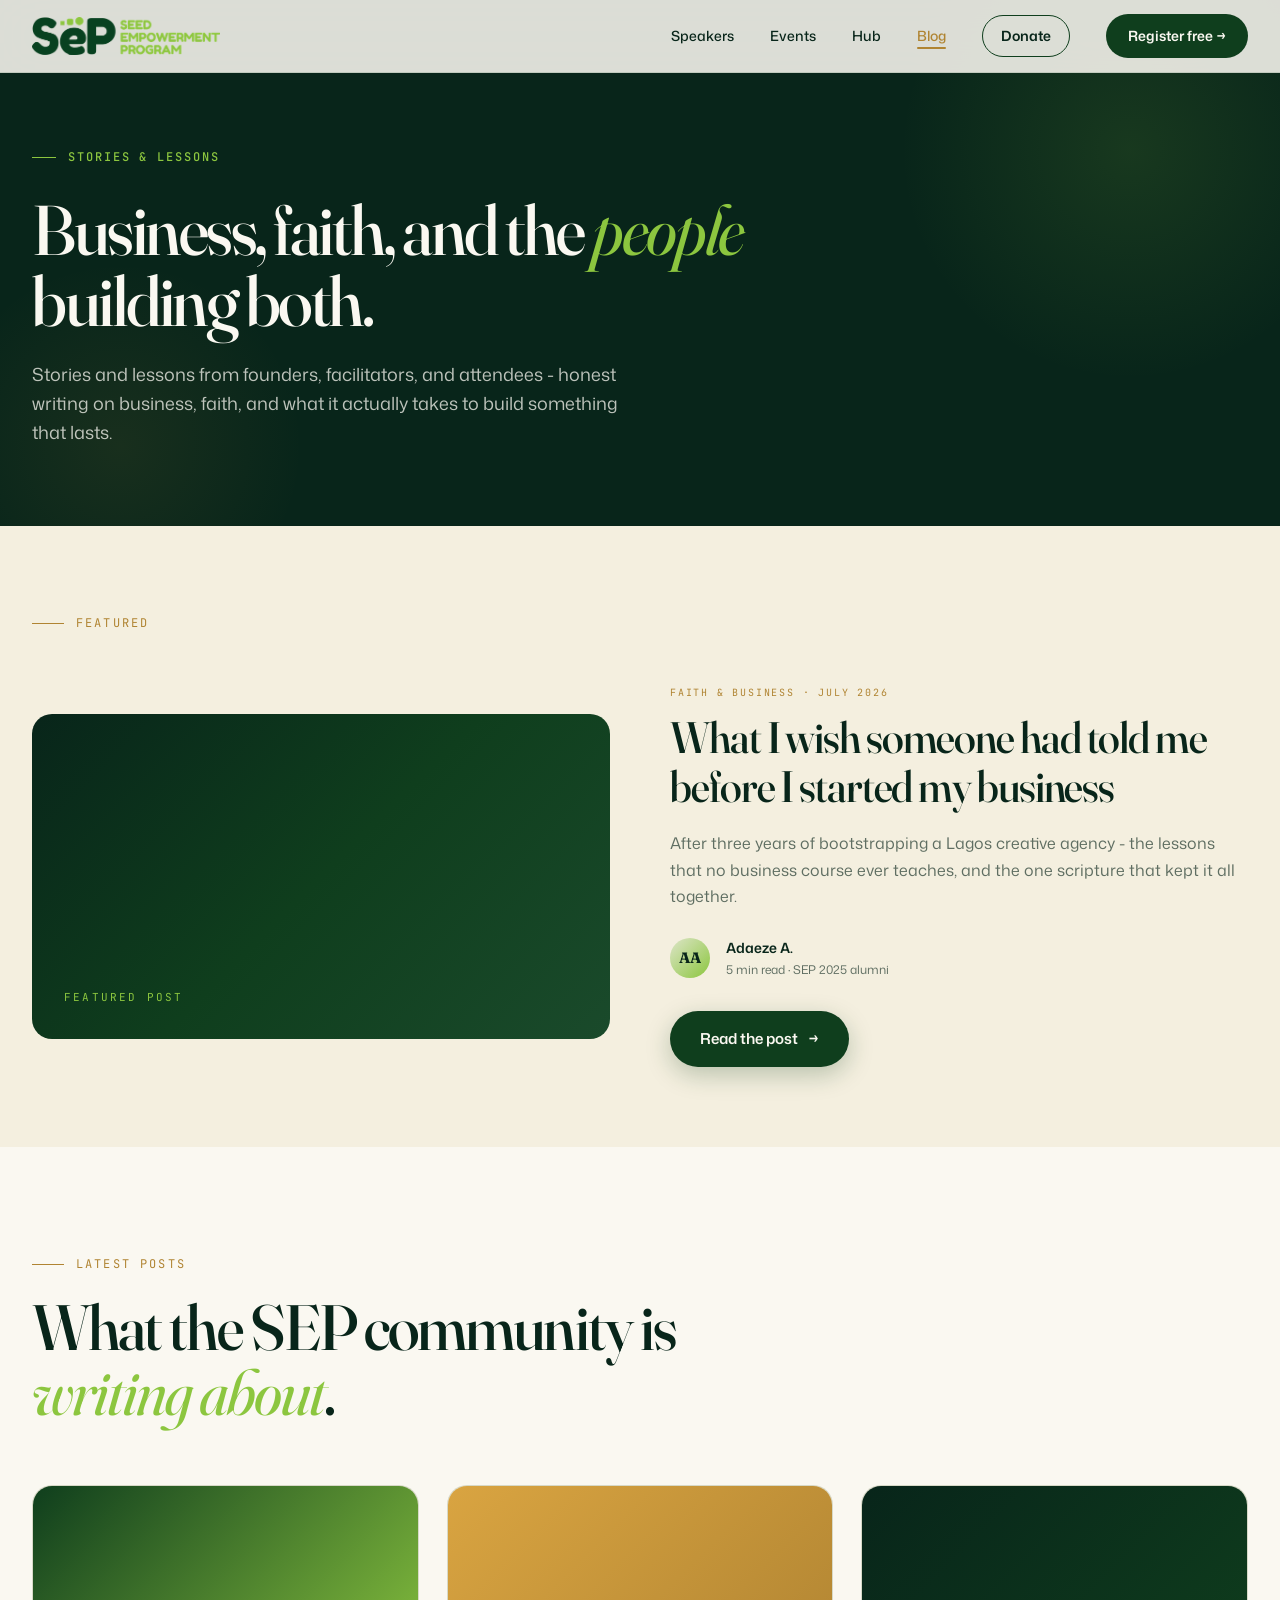
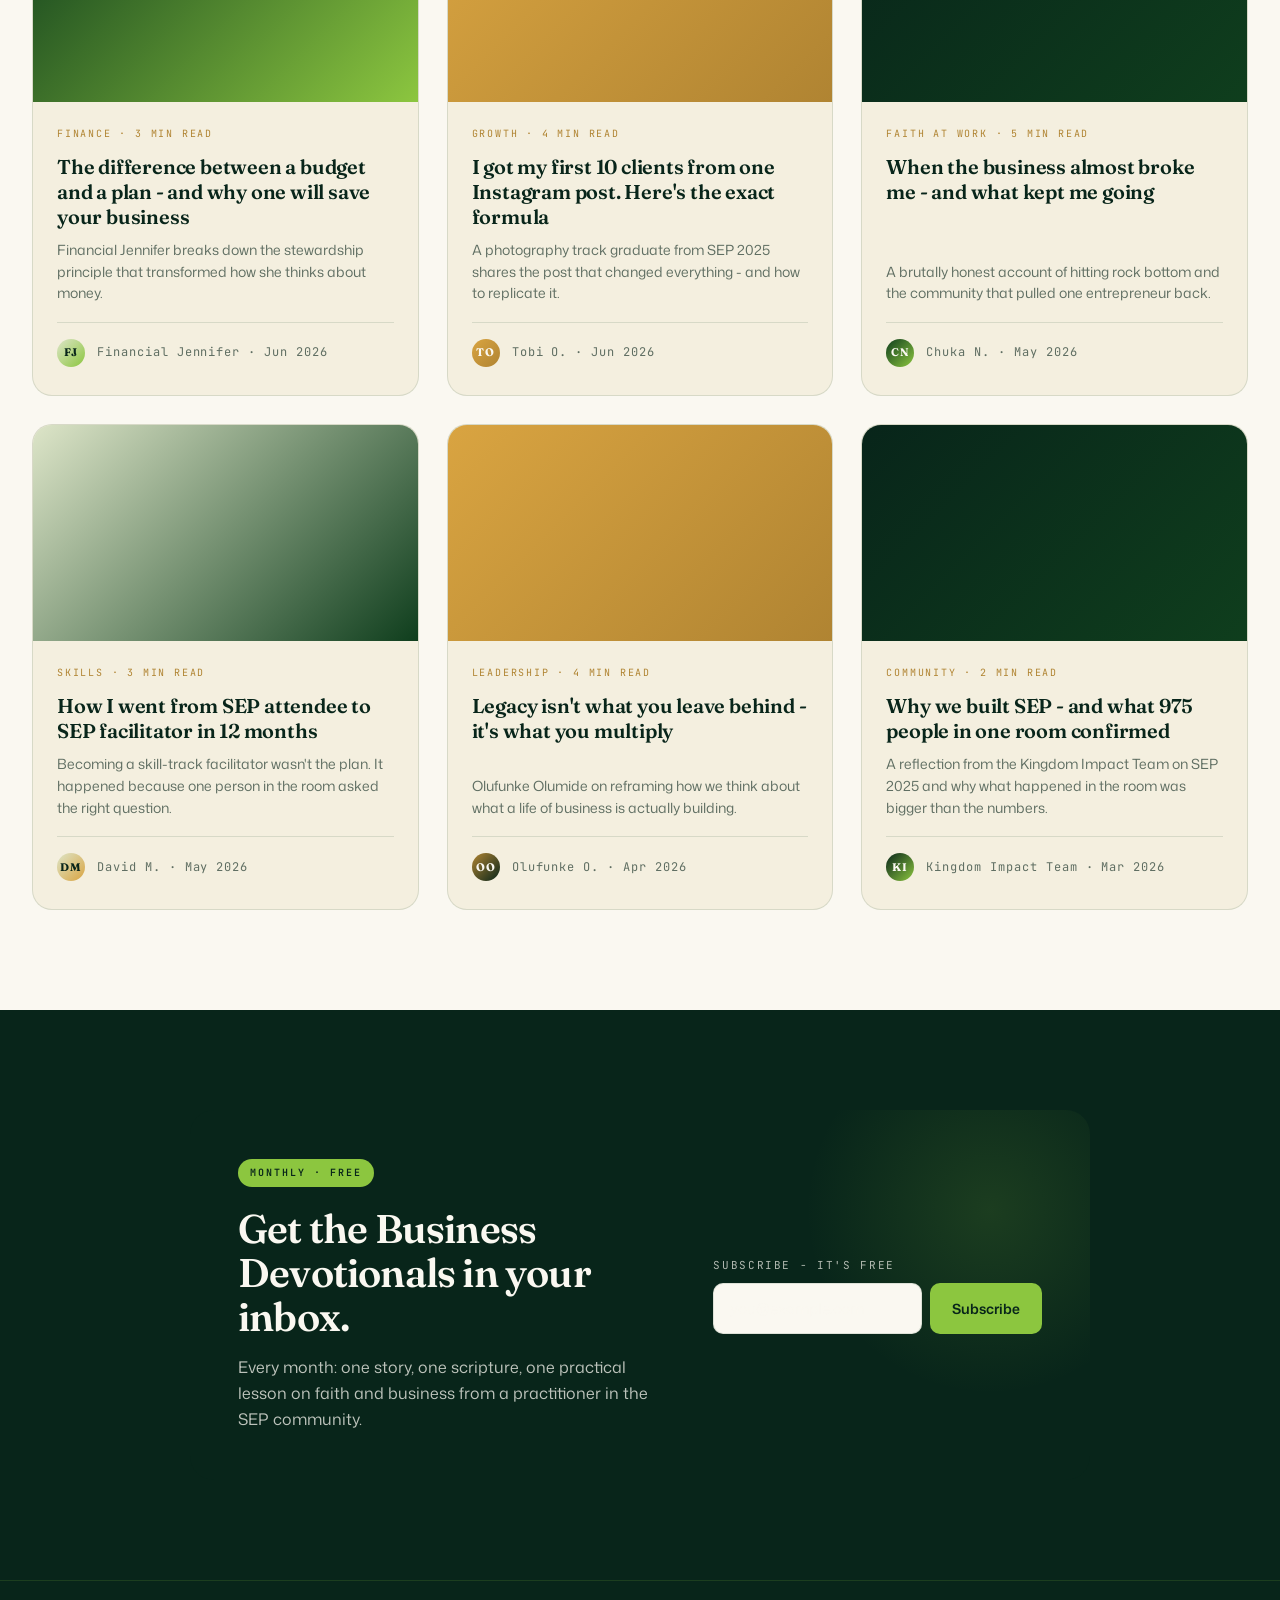
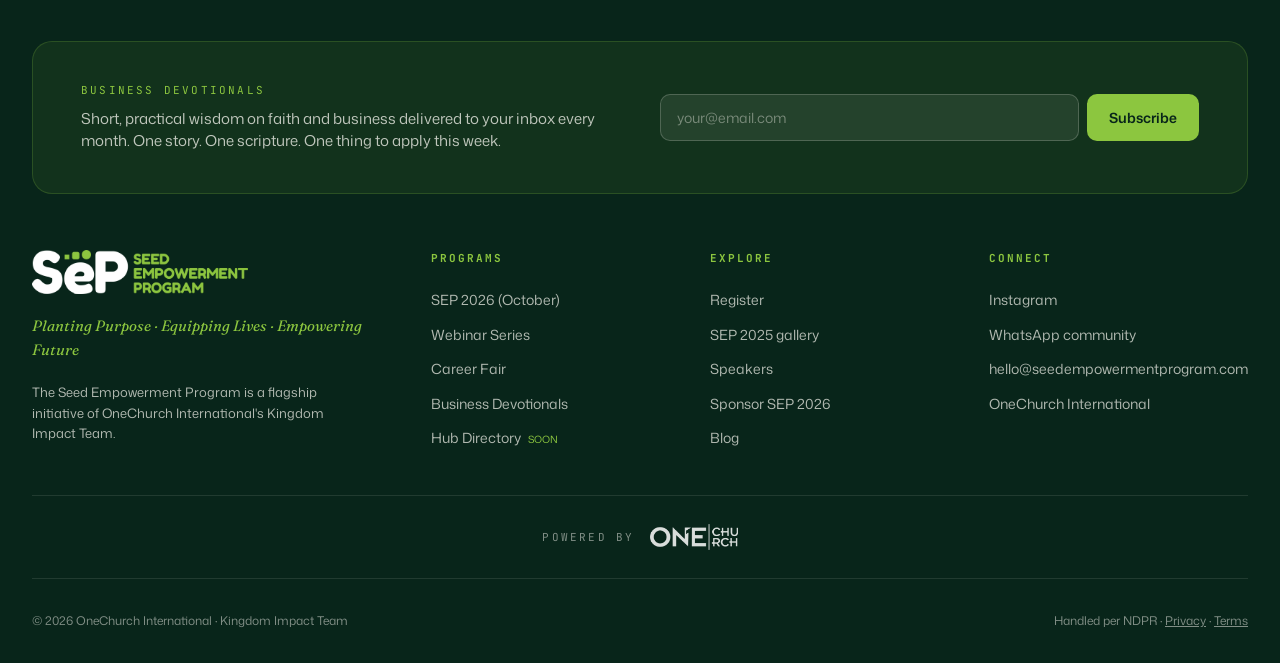
==== commit 45a4c9d5: "Revert nav logo to sep-logo.png — .webp has white background, not transparent Co-Authored-By: Claude" ====
--- a/blog/index.html
+++ b/blog/index.html
@@ -20,7 +20,7 @@
 <nav class="nav">
   <div class="container nav-inner">
     <a href="../index.html" class="brand">
-      <img src="../assets/sep-logo.webp" class="brand-logo" alt="SEP 2026">
+      <img src="../assets/sep-logo.png" class="brand-logo" alt="SEP 2026">
     </a>
     <button class="nav-toggle" id="nav-toggle" aria-label="Open menu" aria-expanded="false">
       <svg class="icon-menu" width="22" height="22" viewBox="0 0 24 24" fill="none"><path d="M4 7h16M4 12h16M4 17h16" stroke="currentColor" stroke-width="2" stroke-linecap="round"/></svg>
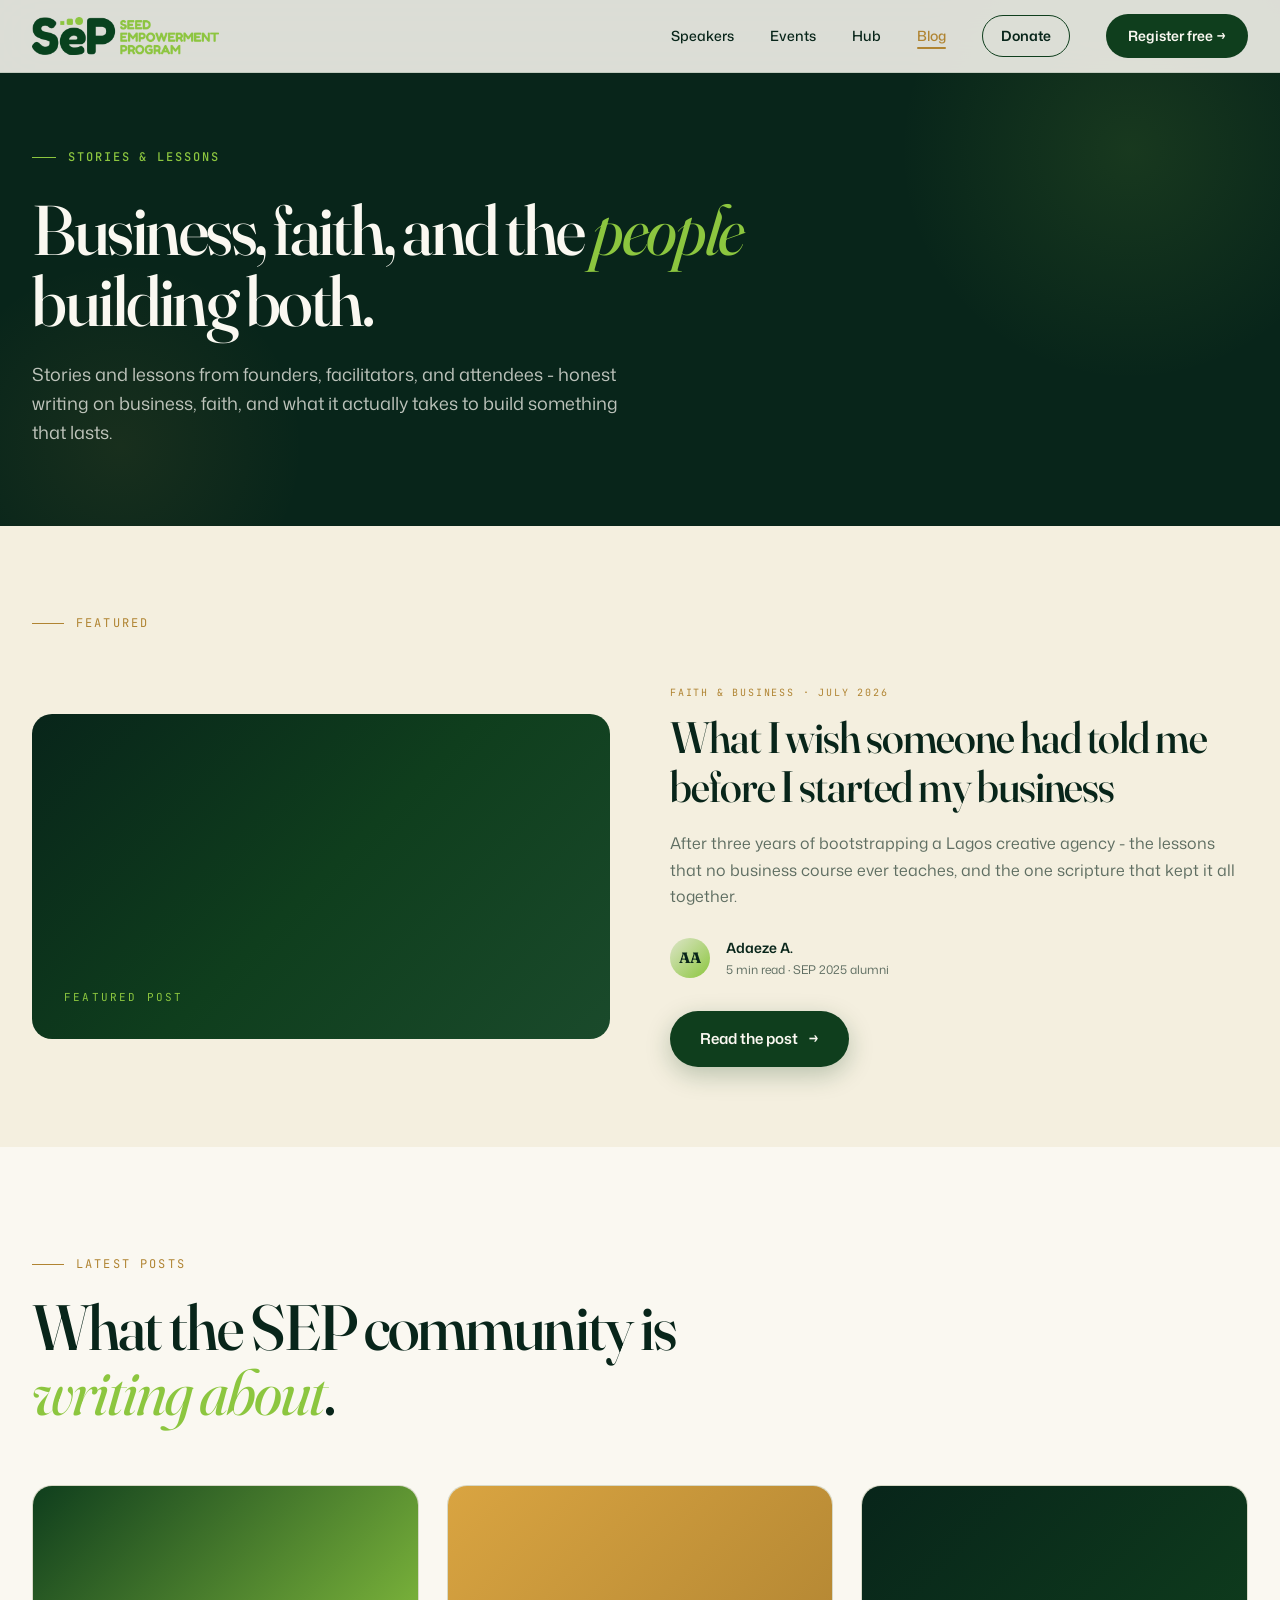
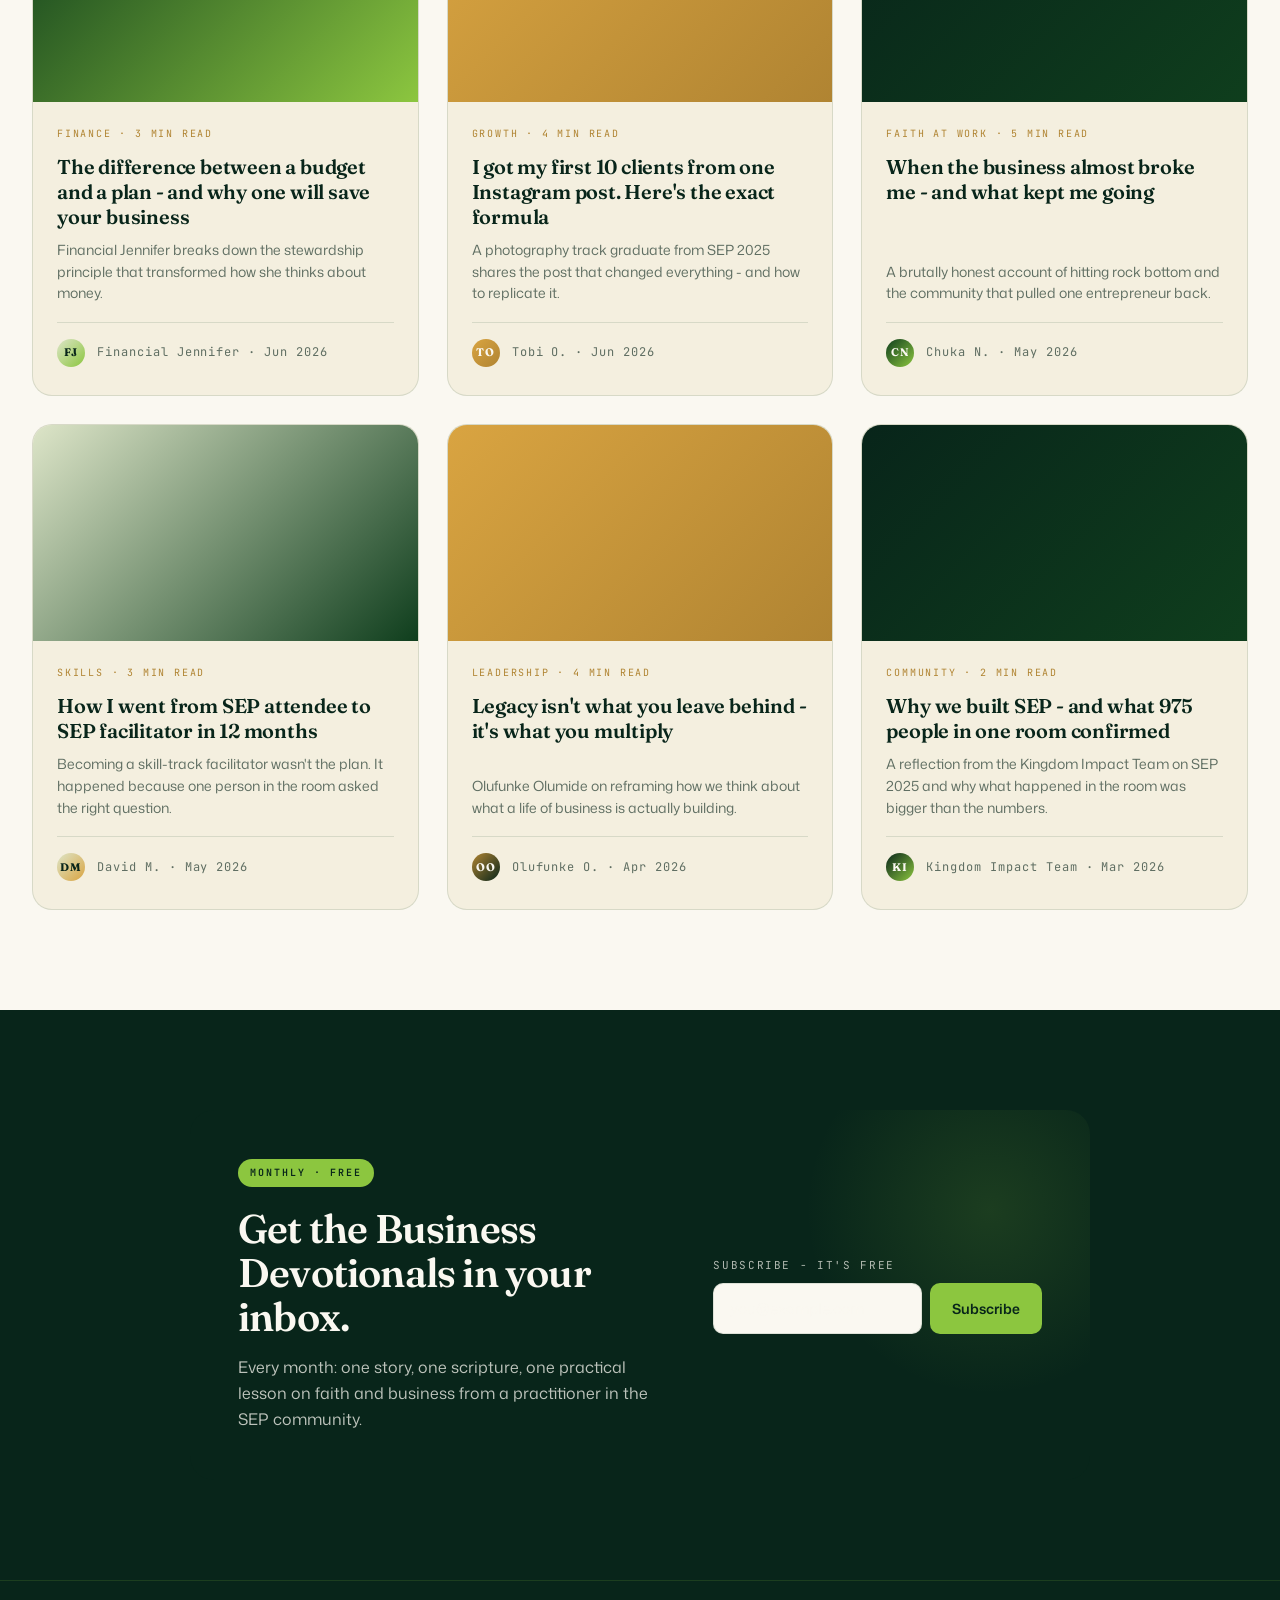
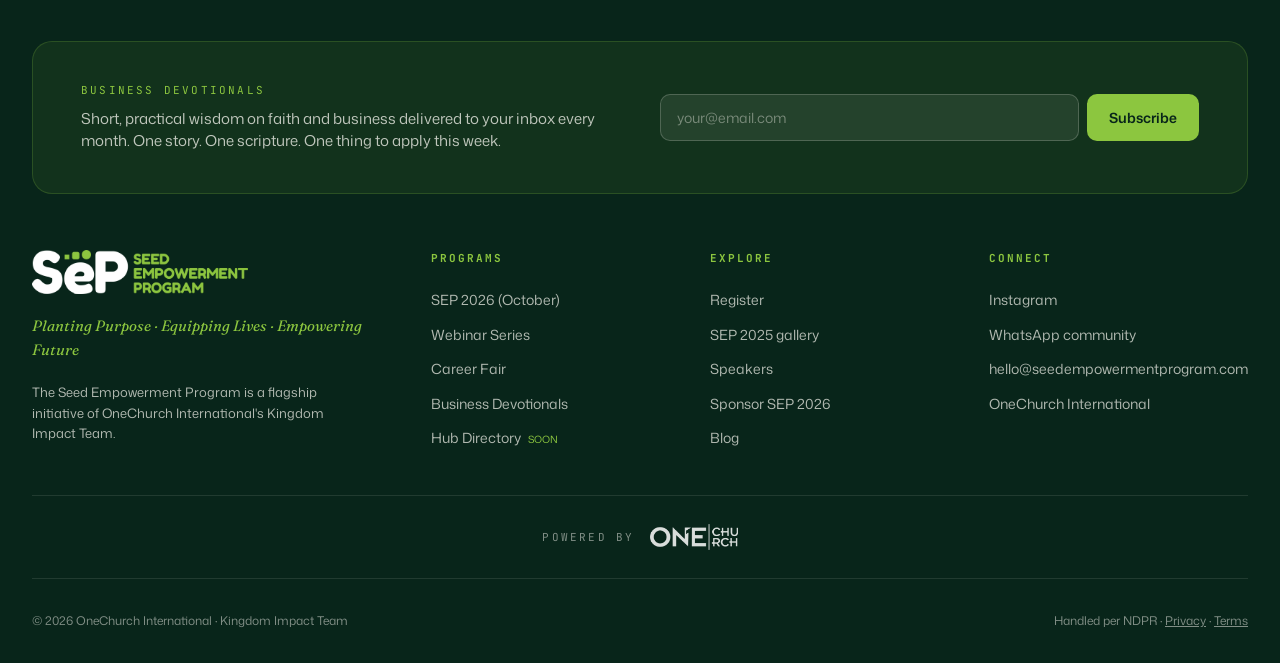
==== commit 3316c447: "Update nav logo to transparent .webp (VP8X with alpha channel) Replaces sep-logo.png with sep-logo.w" ====
--- a/blog/index.html
+++ b/blog/index.html
@@ -20,7 +20,7 @@
 <nav class="nav">
   <div class="container nav-inner">
     <a href="../index.html" class="brand">
-      <img src="../assets/sep-logo.png" class="brand-logo" alt="SEP 2026">
+      <img src="../assets/sep-logo.webp" class="brand-logo" alt="SEP 2026">
     </a>
     <button class="nav-toggle" id="nav-toggle" aria-label="Open menu" aria-expanded="false">
       <svg class="icon-menu" width="22" height="22" viewBox="0 0 24 24" fill="none"><path d="M4 7h16M4 12h16M4 17h16" stroke="currentColor" stroke-width="2" stroke-linecap="round"/></svg>
